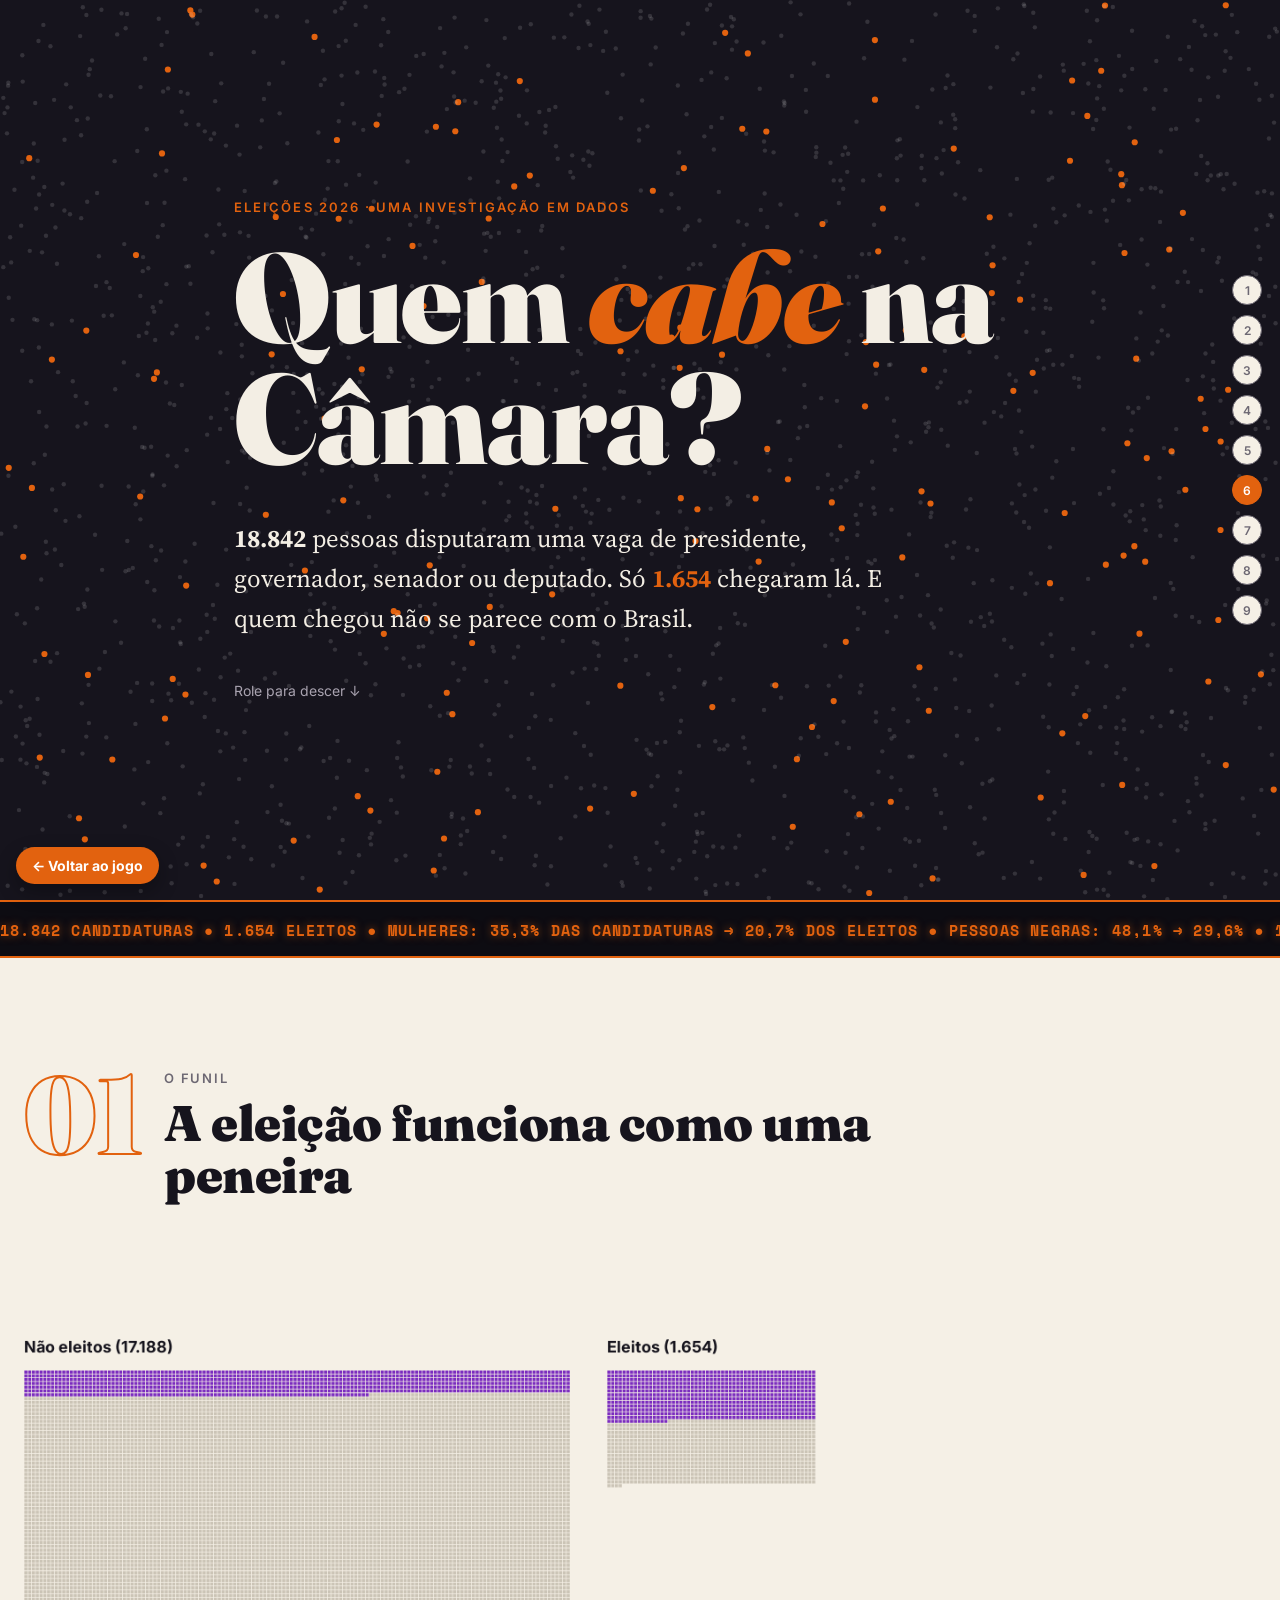
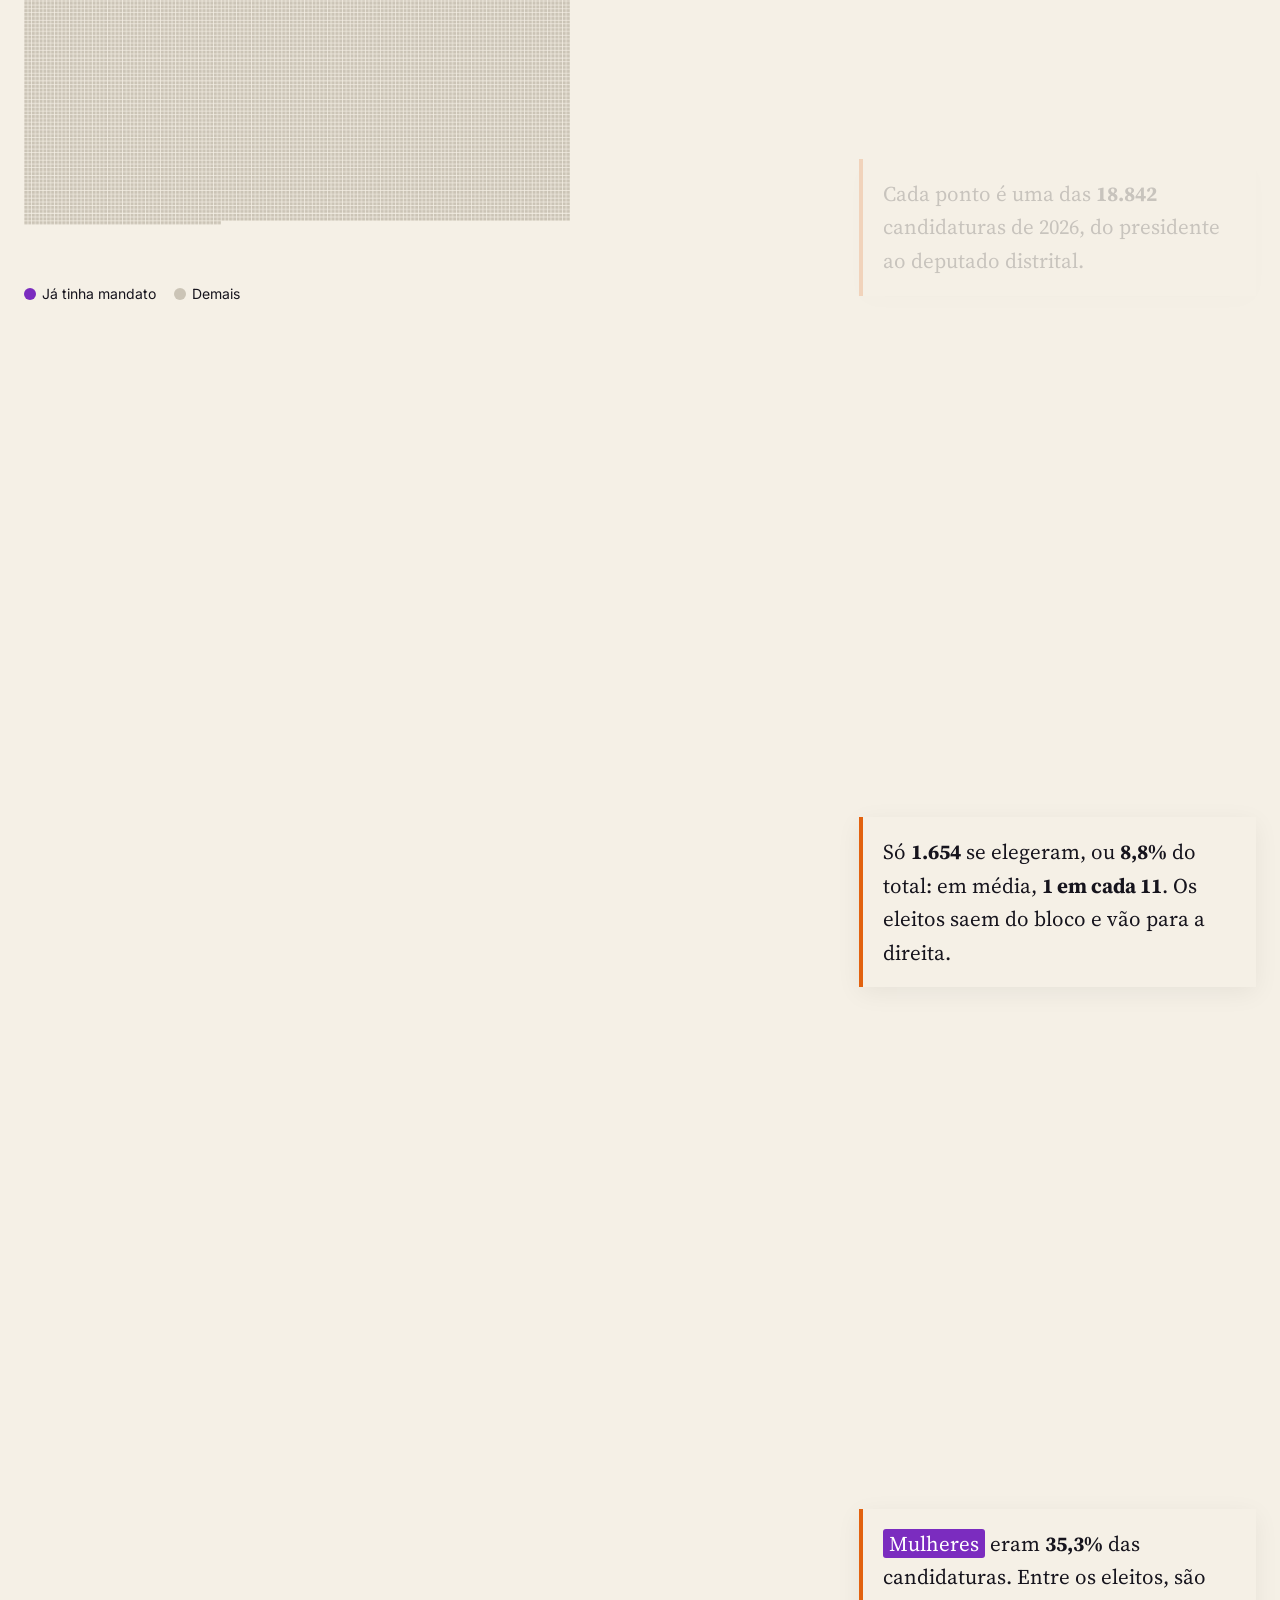
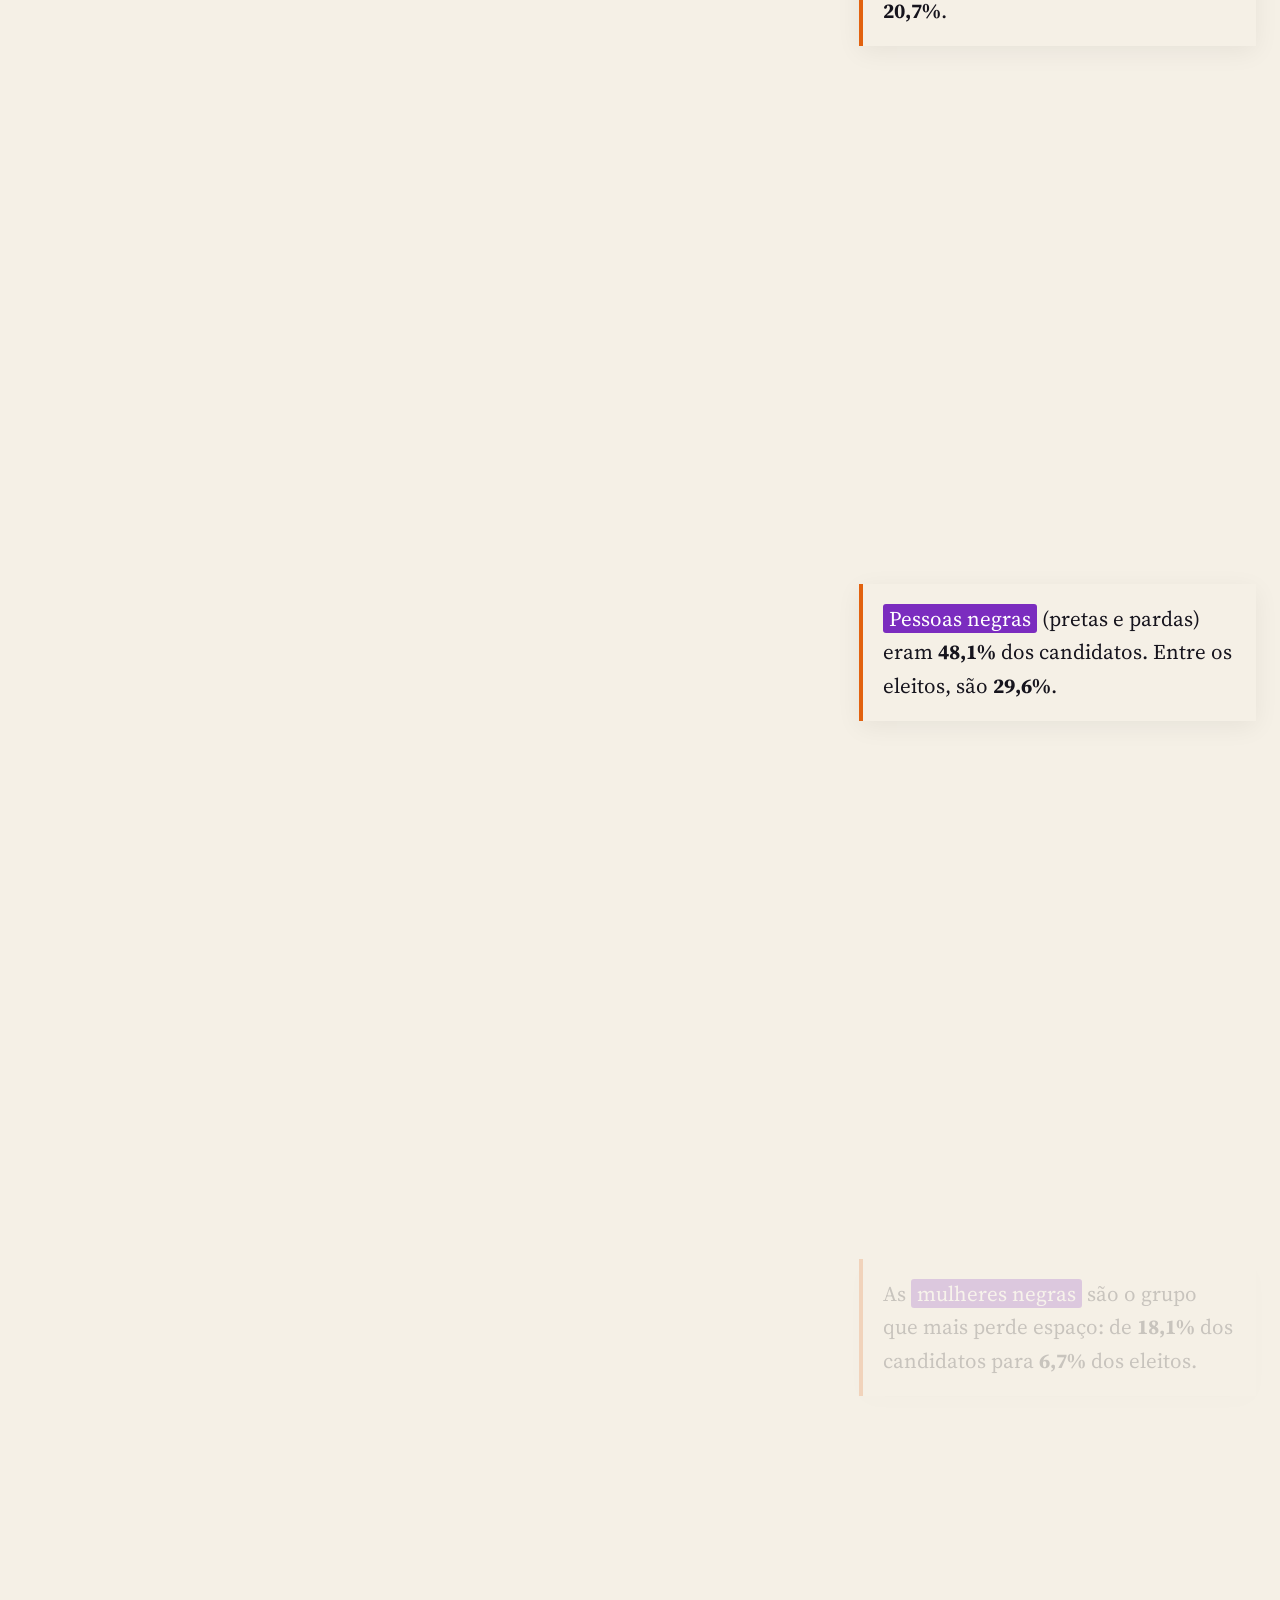
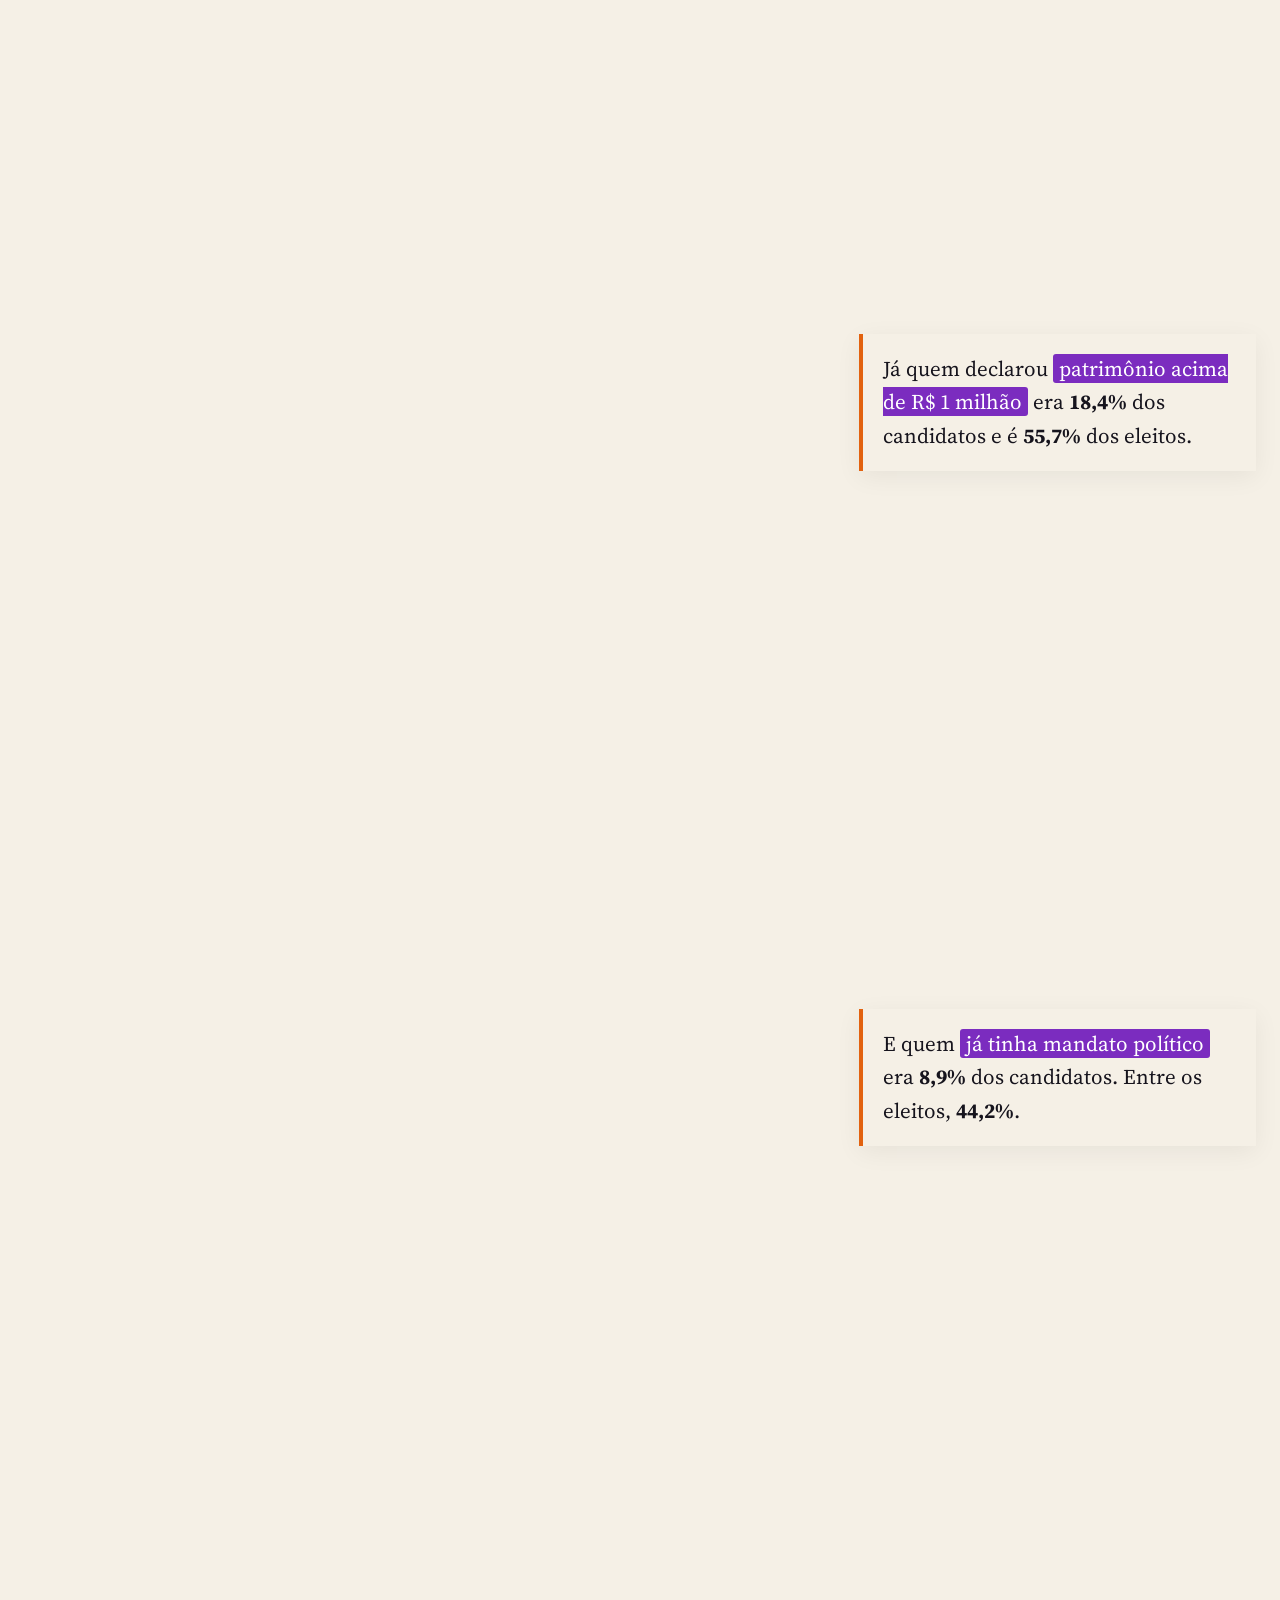
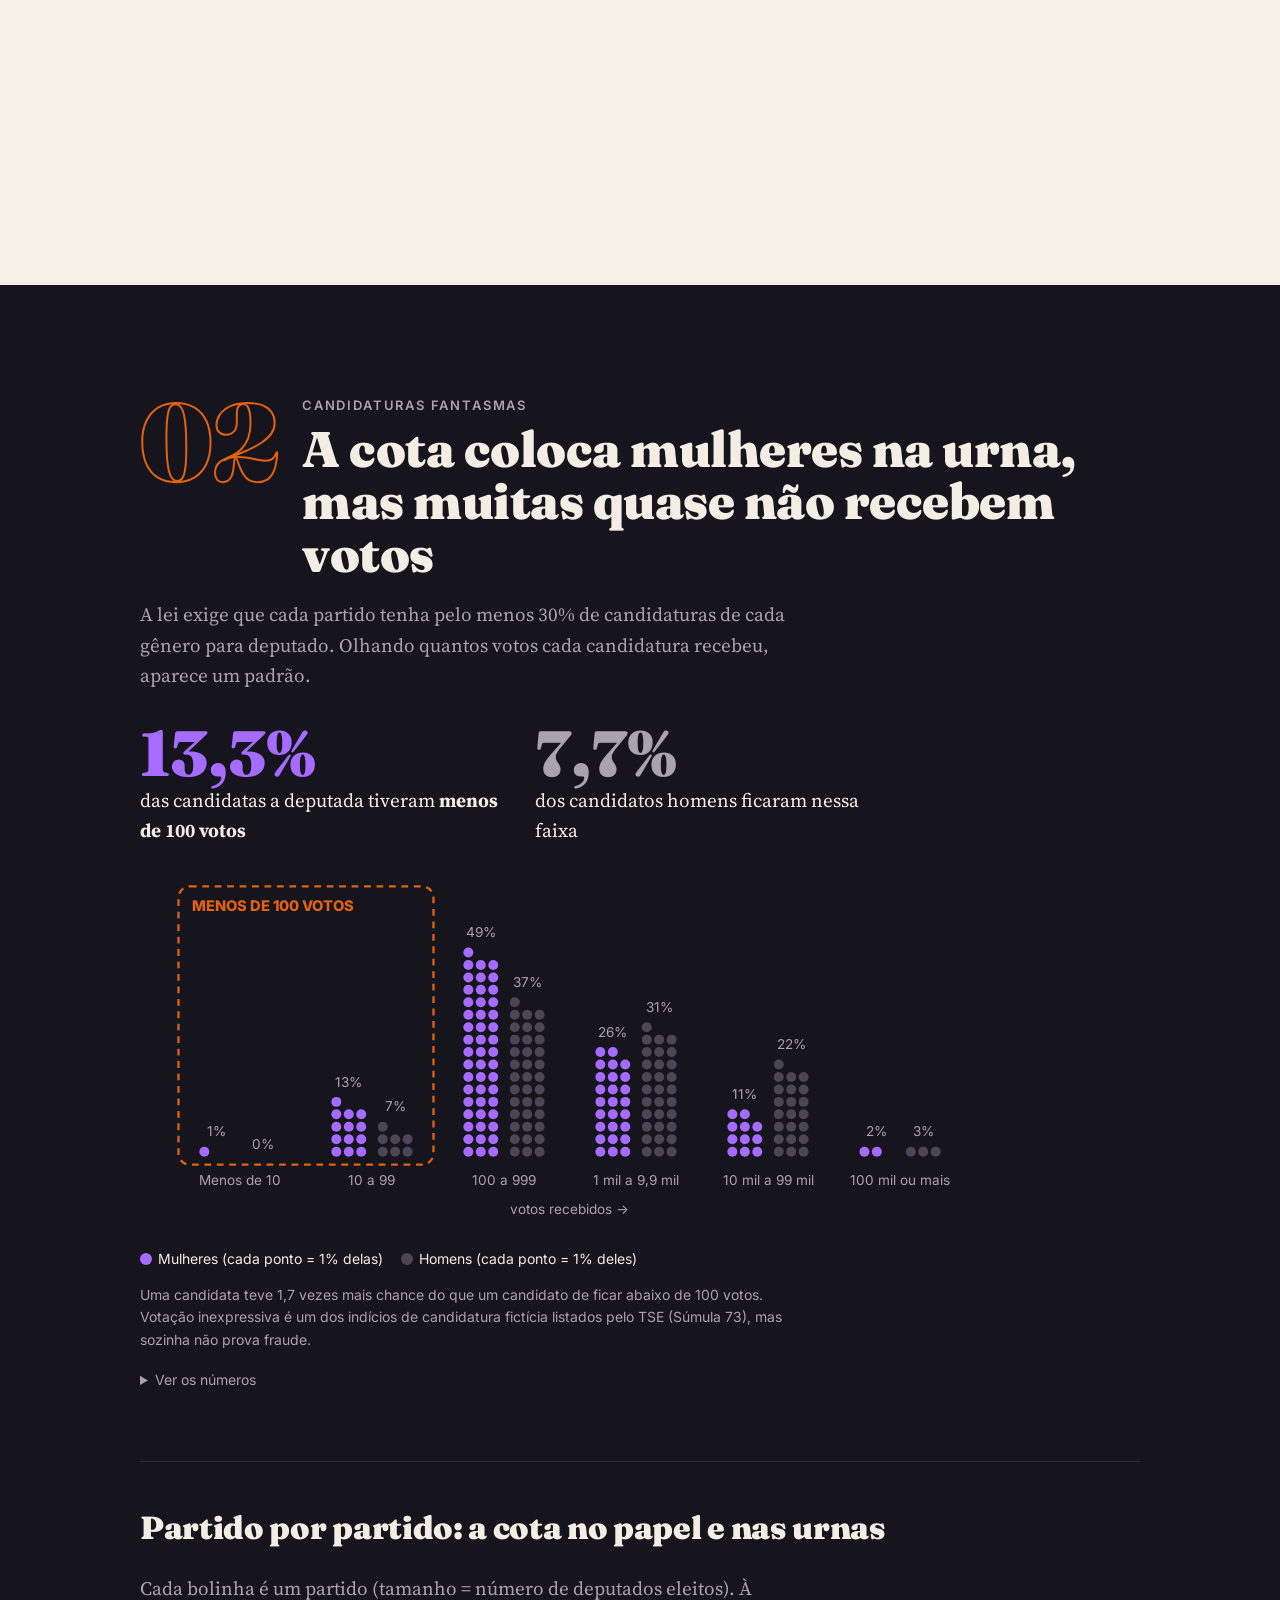
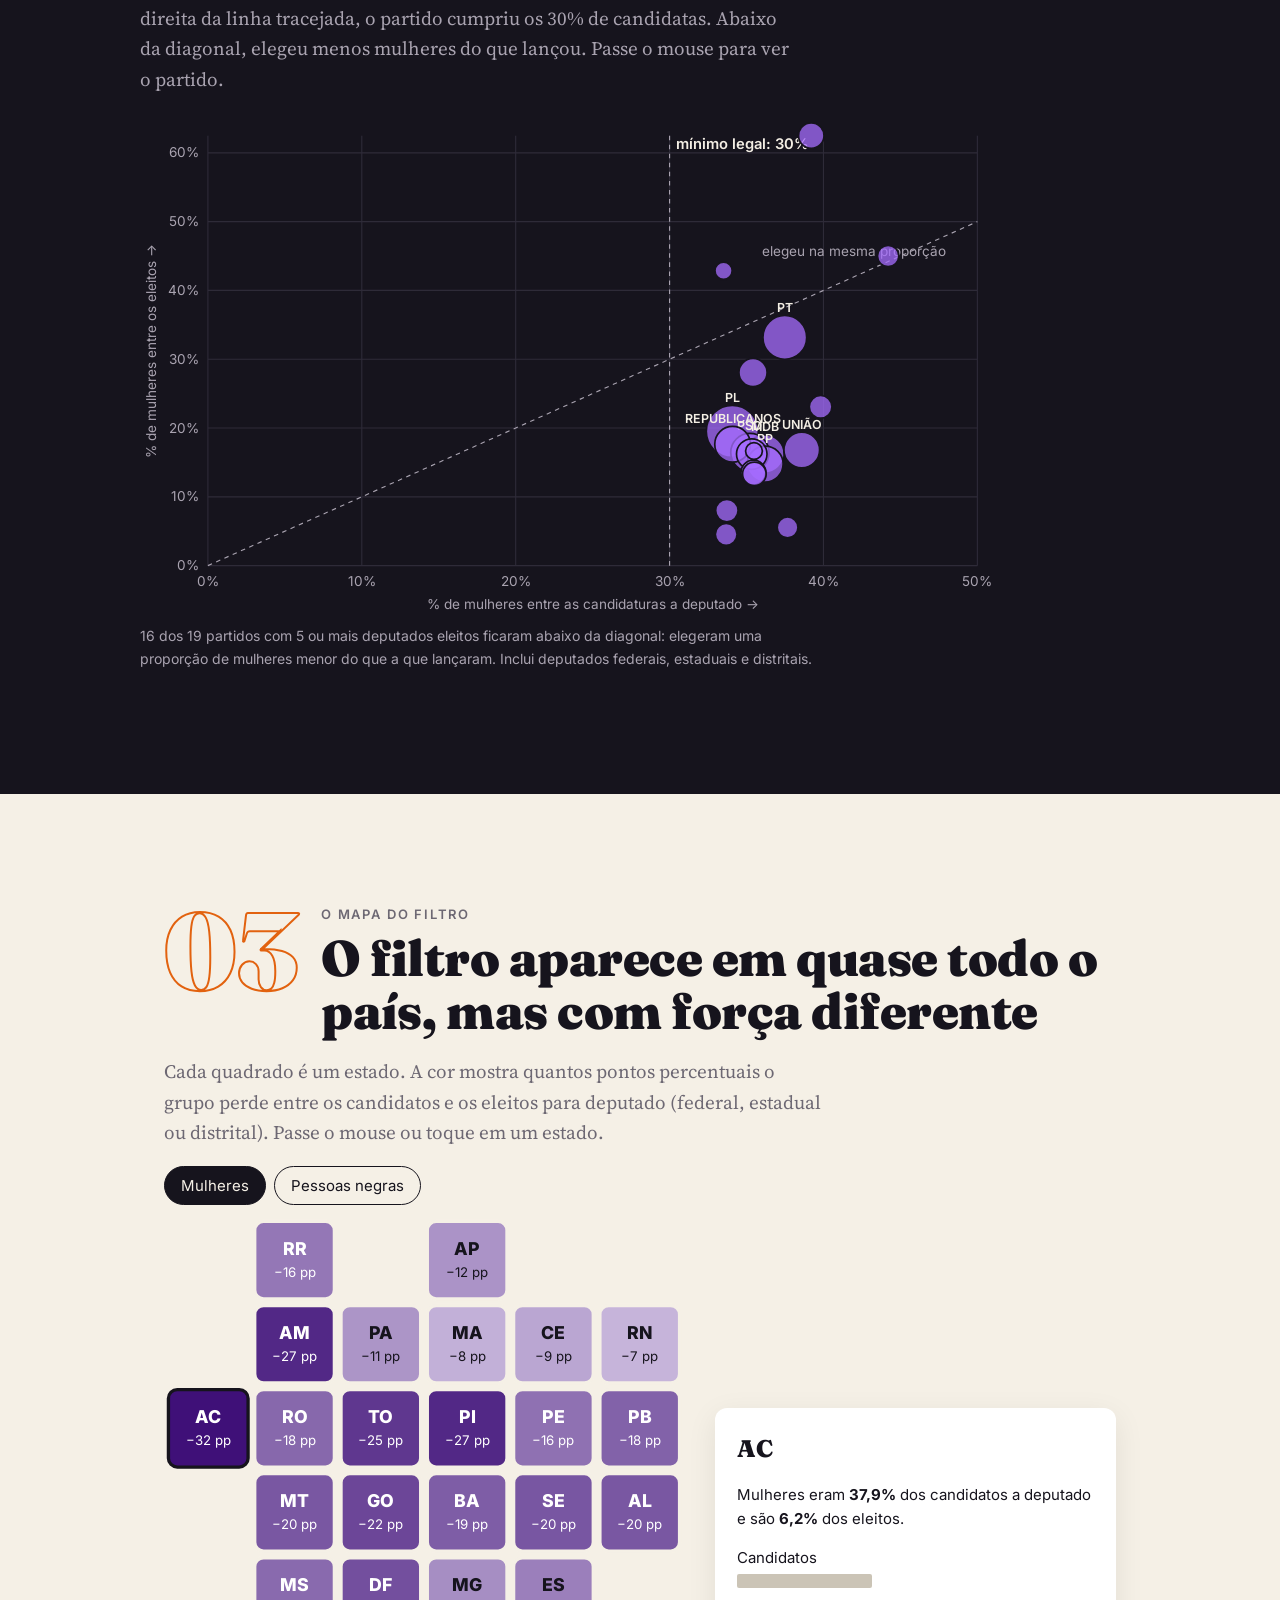
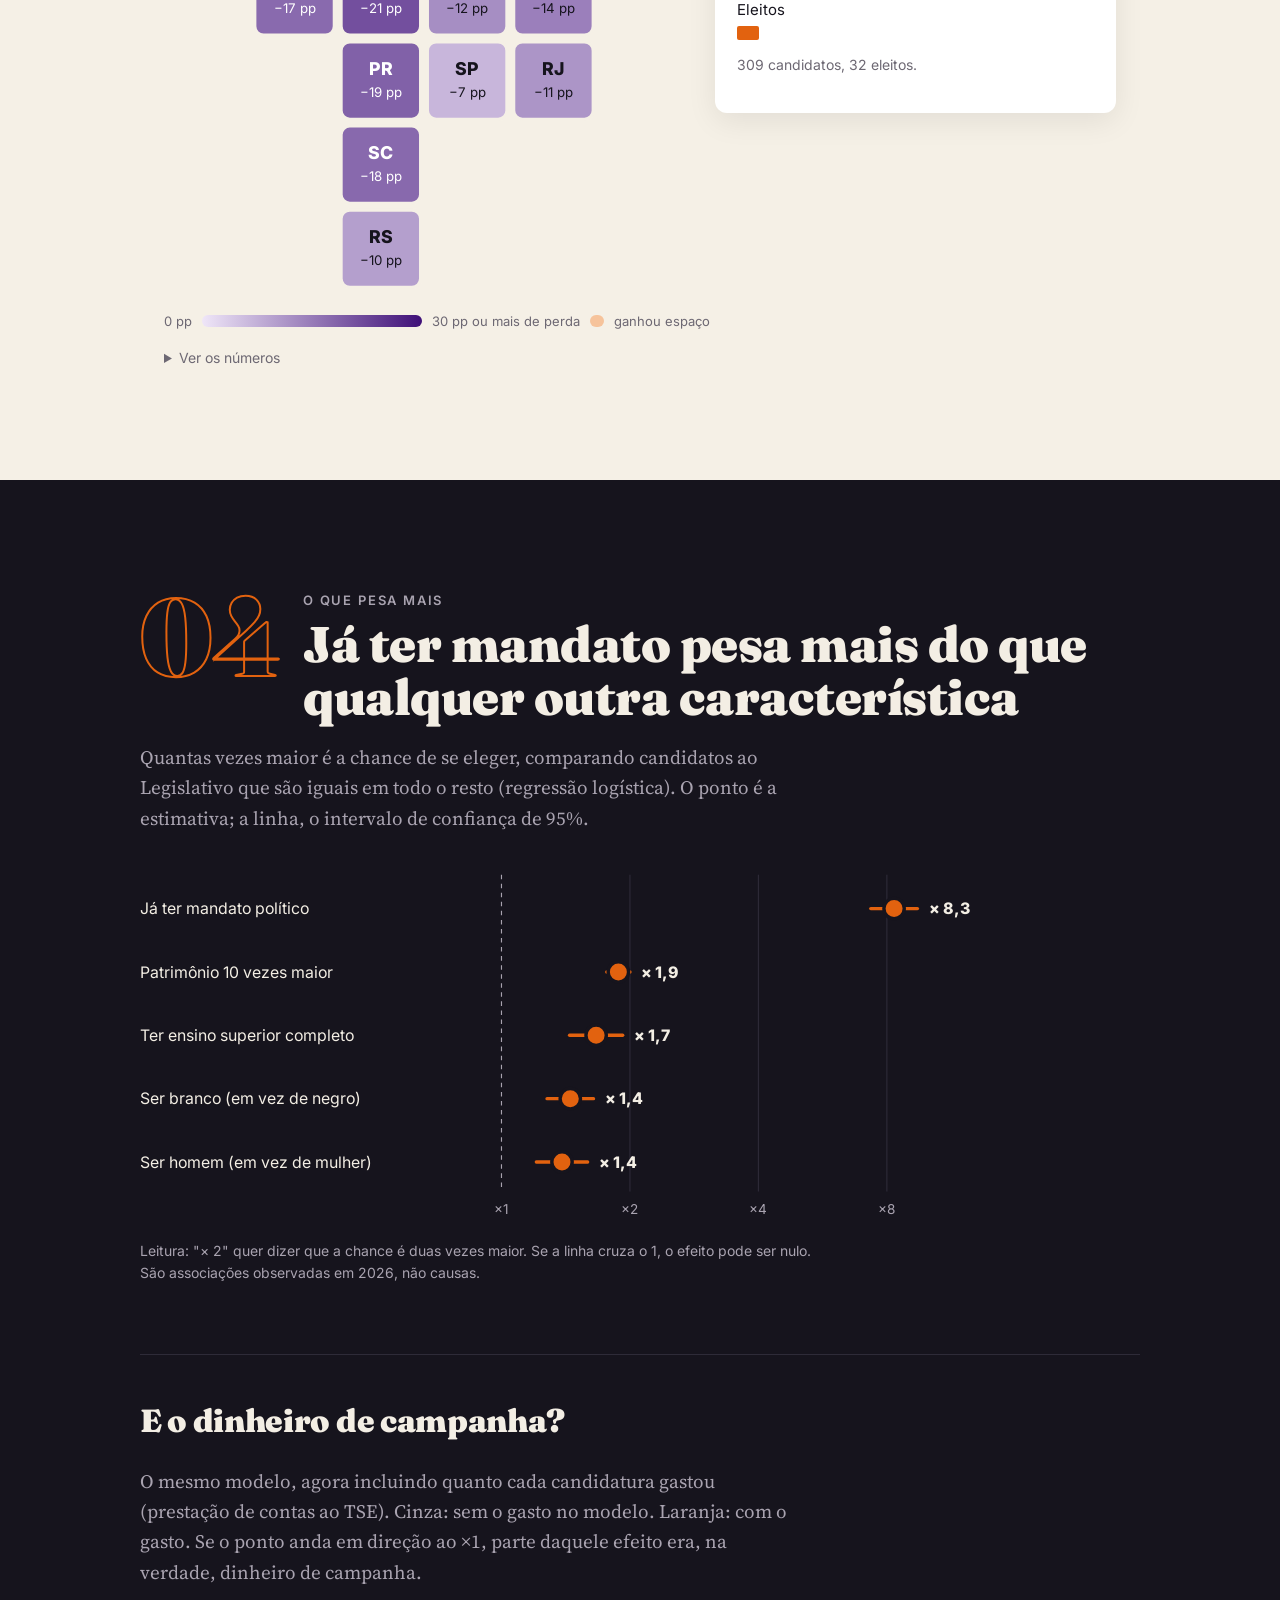
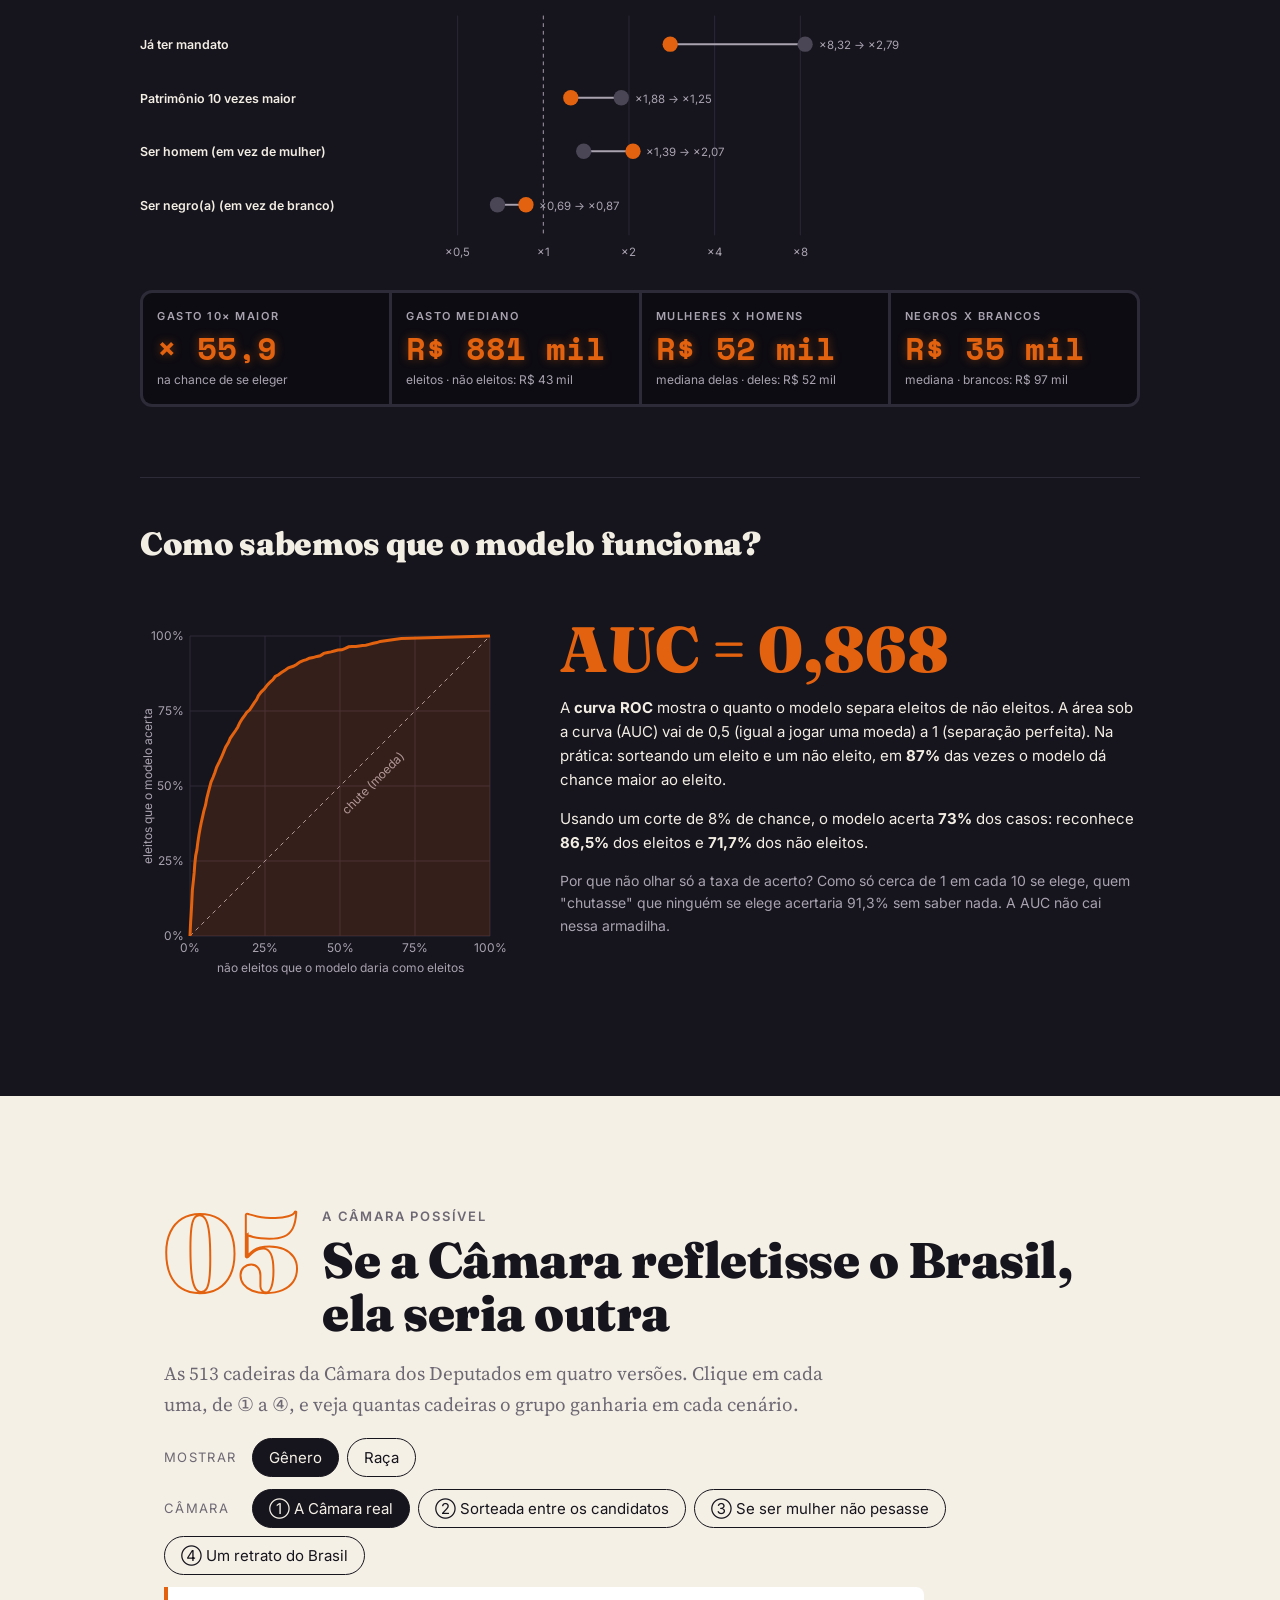
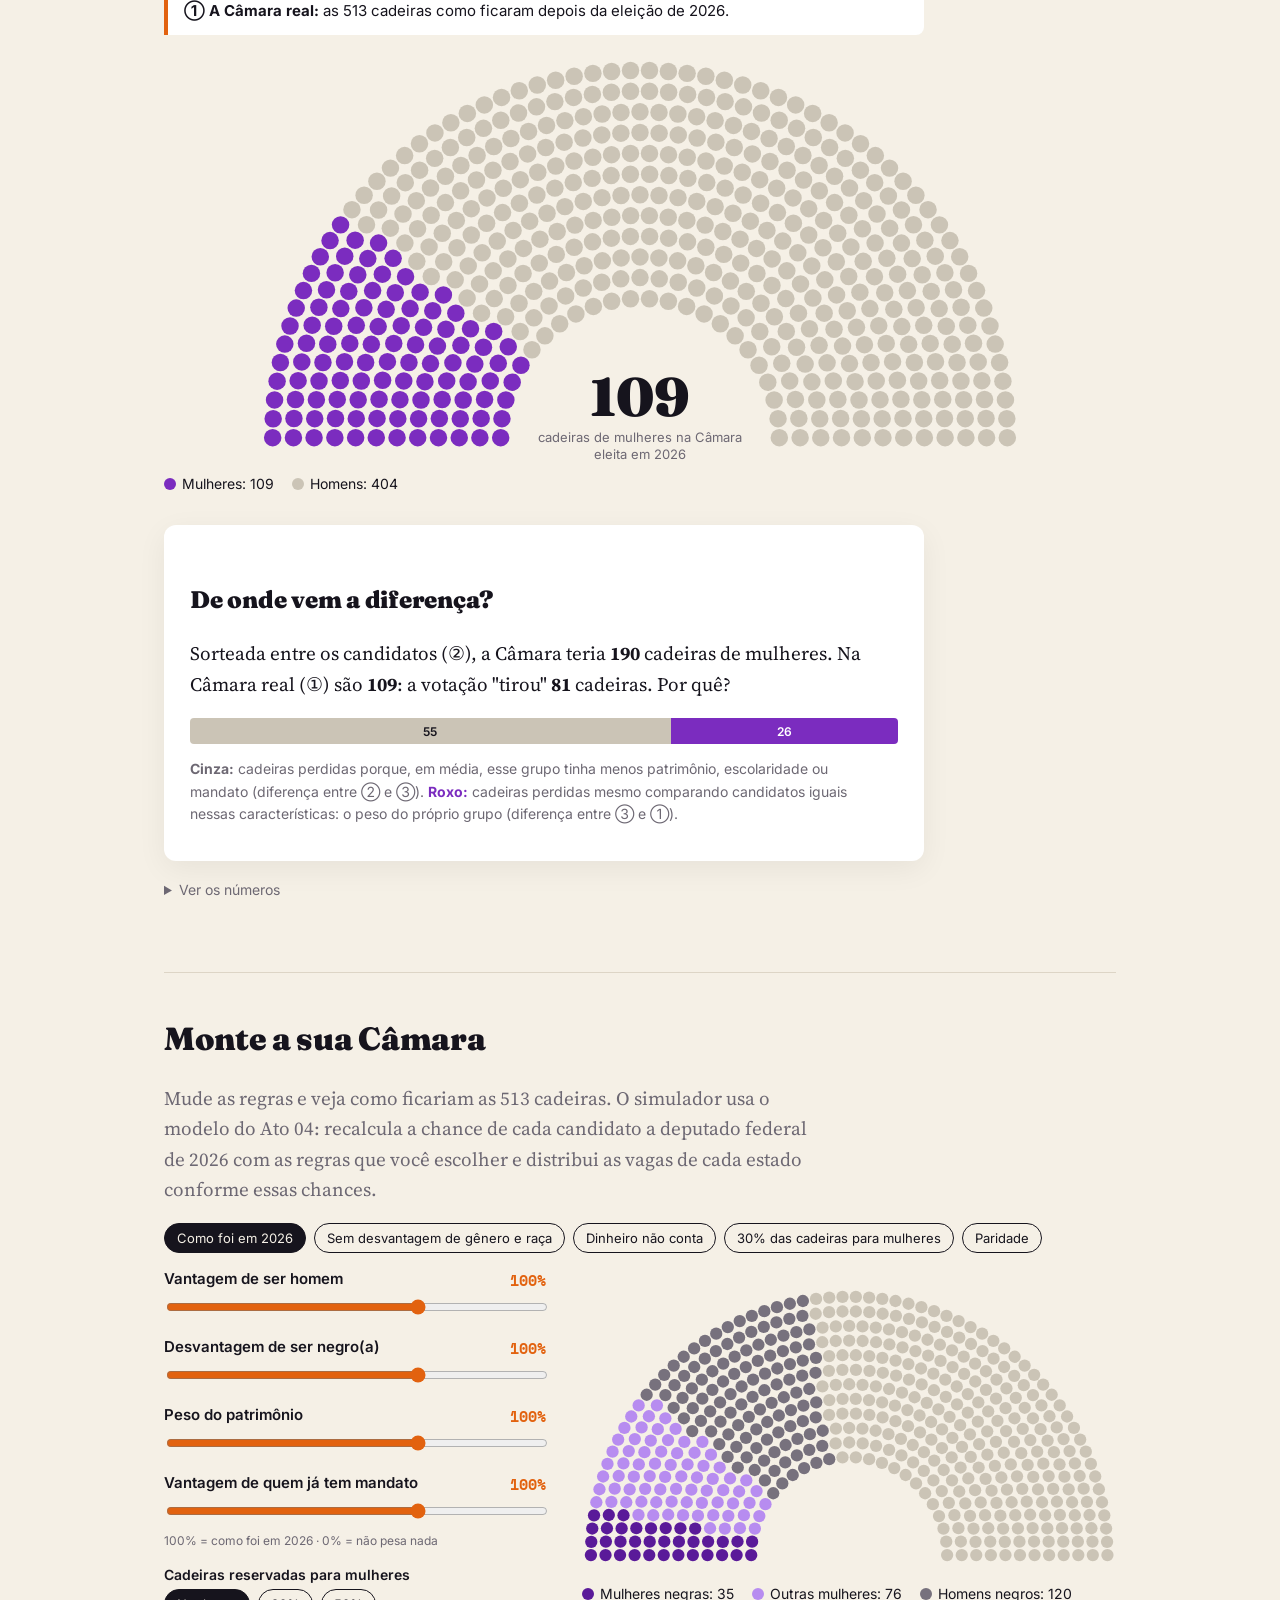
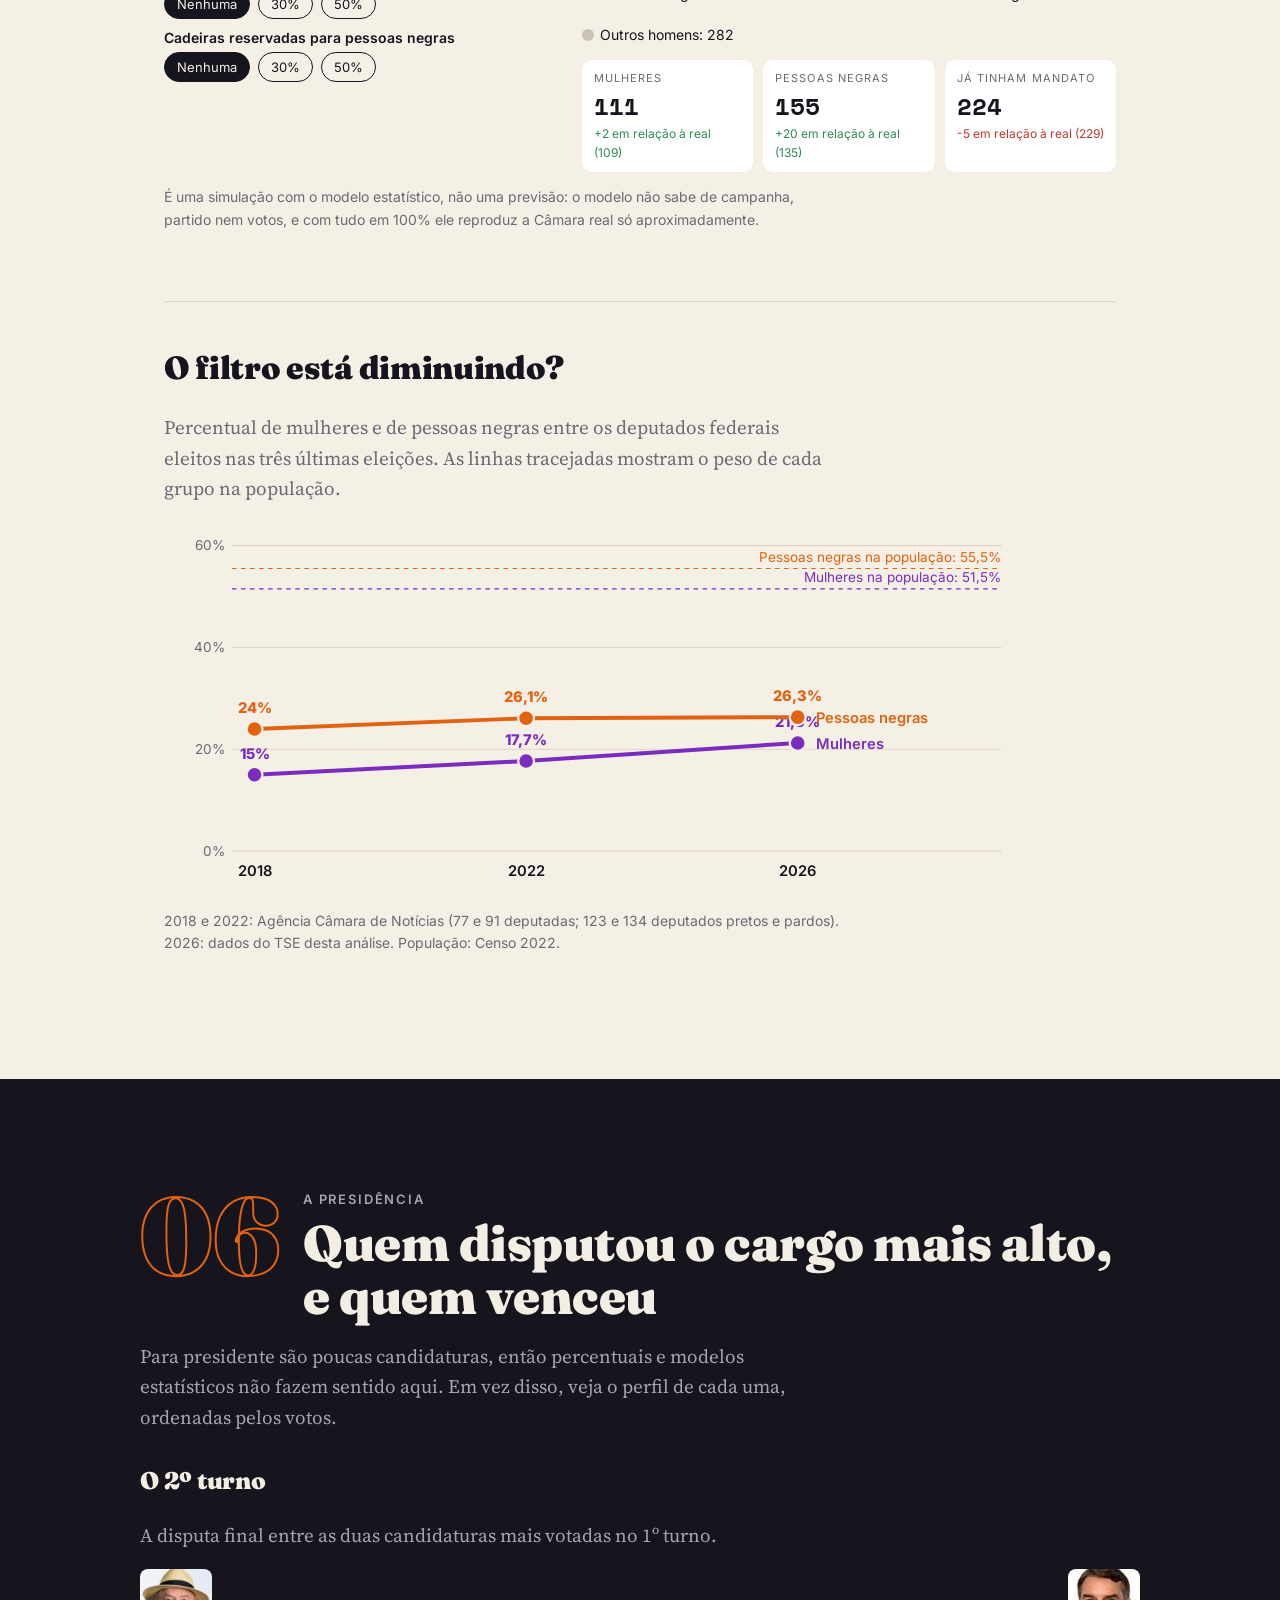
==== dossie.html @ f19b24d5 "Add files via upload transforma o site no jogo" ====
<!DOCTYPE html>
<html lang="pt-BR">
<head>
  <meta charset="UTF-8">
  <meta name="viewport" content="width=device-width, initial-scale=1, viewport-fit=cover">
  <!-- app no celular (PWA) -->
  <link rel="manifest" href="manifest.json">
  <meta name="theme-color" content="#16141d">
  <link rel="apple-touch-icon" href="icone-180.png">
  <meta name="apple-mobile-web-app-capable" content="yes">
  <meta name="apple-mobile-web-app-status-bar-style" content="black-translucent">
  <meta name="apple-mobile-web-app-title" content="Quem cabe?">
  <title>Quem cabe na Câmara? – o dossiê</title>
  <!-- prévia do link no WhatsApp e nas redes (troque SEU-USUARIO pelo seu usuário do GitHub) -->
  <meta name="description" content="Quem se candidatou e quem se elegeu em 2026: uma investigação em dados sobre o filtro das urnas.">
  <meta property="og:title" content="Quem cabe na Câmara?">
  <meta property="og:description" content="Quem se candidatou e quem se elegeu em 2026: uma investigação em dados. Faça o teste na urna.">
  <meta property="og:image" content="https://SEU-USUARIO.github.io/quem-cabe-na-camara/previa.png">
  <meta property="og:type" content="website">
  <meta name="twitter:card" content="summary_large_image">
  <link rel="preconnect" href="https://fonts.googleapis.com">
  <link rel="preconnect" href="https://fonts.gstatic.com" crossorigin>
  <link href="https://fonts.googleapis.com/css2?family=Fraunces:opsz,wght@9..144,400;9..144,700;9..144,900&family=Inter:wght@400;600;800&family=Space+Mono:wght@400;700&family=Source+Serif+4:opsz,wght@8..60,400;8..60,600&display=swap" rel="stylesheet">
  <link rel="stylesheet" href="estilo.css?v=8">
</head>
<body>

  <a class="voltar-jogo" href="index.html">← Voltar ao jogo</a>
  <style>.voltar-jogo{position:fixed;left:16px;bottom:16px;z-index:60;background:#e2620f;color:#fff;font:700 14px Inter,Arial,sans-serif;padding:10px 16px;border-radius:999px;text-decoration:none;box-shadow:0 8px 20px rgba(0,0,0,.3)}</style>

  <!-- barra de progresso e menu lateral -->
  <div id="progresso"></div>
  <nav id="menu" aria-label="Atos">
    <a href="#ato1" data-nome="O funil">1</a>
    <a href="#ato2" data-nome="Candidaturas fantasmas">2</a>
    <a href="#ato3" data-nome="O mapa do filtro">3</a>
    <a href="#ato4" data-nome="O que pesa mais">4</a>
    <a href="#ato5" data-nome="A Câmara possível">5</a>
    <a href="#ato6" data-nome="A Presidência">6</a>
    <a href="#placar" data-nome="O placar dos eleitos">7</a>
    <a href="#busca" data-nome="Procure um candidato">8</a>
    <a href="#ato7" data-nome="Você caberia?">9</a>
  </nav>

  <!-- ===== CAPA ===== -->
  <header class="capa escuro">
    <canvas id="chuva" aria-hidden="true"></canvas>
    <div class="capa-texto">
      <p class="chapeu">Eleições 2026 · Uma investigação em dados</p>
      <h1>Quem <em>cabe</em> na Câmara?</h1>
      <p class="linha-fina">
        <b class="conta" data-valor="total_candidatos">0</b> pessoas disputaram uma vaga de
        presidente, governador, senador ou deputado. Só <b class="conta laranja" data-valor="total_eleitos">0</b>
        chegaram lá. E quem chegou não se parece com o Brasil.
      </p>
      <p class="rolar">Role para descer <span>↓</span></p>
      <button id="instalar" class="botao-instalar" type="button" hidden>Instalar como app</button>
      <p id="dica-ios" class="dica-ios" hidden>Para instalar no iPhone: toque em <b>Compartilhar</b> e depois em
        <b>Adicionar à Tela de Início</b>.</p>
    </div>
  </header>

  <!-- letreiro de apuração (o texto é preenchido pelo grafico.js) -->
  <div class="letreiro" aria-hidden="true"><div class="letreiro-faixa"></div></div>

  <!-- ===== ATO 1: O FUNIL ===== -->
  <section id="ato1" class="ato largo">
    <div class="cabeca-ato">
      <span class="num-ato">01</span>
      <div>
        <p class="numero-ato">O funil</p>
        <h2>A eleição funciona como uma peneira</h2>
      </div>
    </div>
    <div class="rolagem">
      <div class="grafico-fixo">
        <canvas id="funil" role="img" aria-label="Pontos representando cada candidato e cada eleito"></canvas>
        <div class="legenda" id="legenda-funil"></div>
      </div>
      <div class="passos">
        <div class="passo" data-passo="0">
          <p>Cada ponto é uma das <b id="p0-cand"></b> candidaturas de 2026, do presidente ao
            deputado distrital.</p>
        </div>
        <div class="passo" data-passo="1">
          <p>Só <b id="p1-eleitos"></b> se elegeram, ou <b id="p1-taxa"></b> do total:
            em média, <b>1 em cada <span id="p1-um-em"></span></b>. Os eleitos saem do bloco
            e vão para a direita.</p>
        </div>
        <div class="passo" data-passo="2">
          <p><span class="destaque">Mulheres</span> eram <b id="p2-cand"></b> das candidaturas.
            Entre os eleitos, são <b id="p2-el"></b>.</p>
        </div>
        <div class="passo" data-passo="3">
          <p><span class="destaque">Pessoas negras</span> (pretas e pardas) eram <b id="p3-cand"></b>
            dos candidatos. Entre os eleitos, são <b id="p3-el"></b>.</p>
        </div>
        <div class="passo" data-passo="4">
          <p>As <span class="destaque">mulheres negras</span> são o grupo que mais perde espaço:
            de <b id="p4-cand"></b> dos candidatos para <b id="p4-el"></b> dos eleitos.</p>
        </div>
        <div class="passo" data-passo="5">
          <p>Já quem declarou <span class="destaque">patrimônio acima de R$ 1 milhão</span> era
            <b id="p5-cand"></b> dos candidatos e é <b id="p5-el"></b> dos eleitos.</p>
        </div>
        <div class="passo" data-passo="6">
          <p>E quem <span class="destaque">já tinha mandato político</span> era <b id="p6-cand"></b>
            dos candidatos. Entre os eleitos, <b id="p6-el"></b>.</p>
        </div>
      </div>
    </div>
  </section>

  <!-- ===== ATO 2: CANDIDATURAS FANTASMAS ===== -->
  <section id="ato2" class="ato escuro">
    <div class="cabeca-ato">
      <span class="num-ato">02</span>
      <div>
        <p class="numero-ato">Candidaturas fantasmas</p>
        <h2>A cota coloca mulheres na urna, mas muitas quase não recebem votos</h2>
      </div>
    </div>
    <p class="explica">A lei exige que cada partido tenha pelo menos 30% de candidaturas de cada
      gênero para deputado. Olhando quantos votos cada candidatura recebeu, aparece um padrão.</p>

    <div class="numeros-lado">
      <div><p class="numero-grande destaque-txt" id="lar-mulheres"></p>
        <p>das candidatas a deputada tiveram <b>menos de 100 votos</b></p></div>
      <div><p class="numero-grande cinza-txt" id="lar-homens"></p>
        <p>dos candidatos homens ficaram nessa faixa</p></div>
    </div>

    <svg id="laranjas" viewBox="0 0 760 320" role="img"
         aria-label="Distribuição de candidatos por faixa de votos, mulheres e homens"></svg>
    <div class="legenda">
      <span style="--cor: var(--destaque)">Mulheres (cada ponto = 1% delas)</span>
      <span style="--cor: var(--base)">Homens (cada ponto = 1% deles)</span>
    </div>
    <p class="nota" id="lar-nota"></p>
    <details class="tabela"><summary>Ver os números</summary><div id="tab-laranjas"></div></details>

    <div class="bloco-extra">
      <h3>Partido por partido: a cota no papel e nas urnas</h3>
      <p class="explica">Cada bolinha é um partido (tamanho = número de deputados eleitos). À direita da
        linha tracejada, o partido cumpriu os 30% de candidatas. Abaixo da diagonal, elegeu menos mulheres
        do que lançou. Passe o mouse para ver o partido.</p>
      <svg id="cota-partidos" viewBox="0 0 760 440" role="img" aria-label="Percentual de candidatas e de eleitas por partido"></svg>
      <p class="nota" id="cota-nota"></p>
    </div>
  </section>

  <!-- ===== ATO 3: O MAPA DO FILTRO ===== -->
  <section id="ato3" class="ato">
    <div class="cabeca-ato">
      <span class="num-ato">03</span>
      <div>
        <p class="numero-ato">O mapa do filtro</p>
        <h2>O filtro aparece em quase todo o país, mas com força diferente</h2>
      </div>
    </div>
    <p class="explica">Cada quadrado é um estado. A cor mostra quantos pontos percentuais o grupo
      perde entre os candidatos e os eleitos para deputado (federal, estadual ou distrital).
      Passe o mouse ou toque em um estado.</p>

    <div class="botoes" id="botoes-mapa">
      <button data-grupo="mulheres" class="ativo">Mulheres</button>
      <button data-grupo="negras">Pessoas negras</button>
    </div>
    <div class="mapa-area">
      <svg id="mapa" viewBox="0 0 470 620" role="img" aria-label="Mapa em quadrados dos estados"></svg>
      <div id="painel-uf" class="painel"></div>
    </div>
    <div id="legenda-mapa" class="legenda-gradiente"></div>
    <details class="tabela"><summary>Ver os números</summary><div id="tab-mapa"></div></details>
  </section>

  <!-- ===== ATO 4: O QUE PESA MAIS ===== -->
  <section id="ato4" class="ato escuro">
    <div class="cabeca-ato">
      <span class="num-ato">04</span>
      <div>
        <p class="numero-ato">O que pesa mais</p>
        <h2>Já ter mandato pesa mais do que qualquer outra característica</h2>
      </div>
    </div>
    <p class="explica">Quantas vezes maior é a chance de se eleger, comparando candidatos ao
      Legislativo que são iguais em todo o resto (regressão logística). O ponto é a estimativa;
      a linha, o intervalo de confiança de 95%.</p>
    <svg id="pesos" viewBox="0 0 760 330" role="img" aria-label="Razões de chances com intervalos de confiança"></svg>
    <p class="nota">Leitura: "× 2" quer dizer que a chance é duas vezes maior. Se a linha cruza o
      1, o efeito pode ser nulo. São associações observadas em 2026, não causas.</p>

    <div class="bloco-extra" id="gastos-bloco" hidden>
      <h3>E o dinheiro de campanha?</h3>
      <p class="explica">O mesmo modelo, agora incluindo quanto cada candidatura gastou (prestação de contas
        ao TSE). Cinza: sem o gasto no modelo. Laranja: com o gasto. Se o ponto anda em direção ao ×1, parte
        daquele efeito era, na verdade, dinheiro de campanha.</p>
      <svg id="gastos" viewBox="0 0 900 270" role="img" aria-label="Razões de chances com e sem gasto de campanha"></svg>
      <div class="painel-apuracao" id="gastos-painel"></div>
    </div>

    <div class="bloco-extra">
      <h3>Como sabemos que o modelo funciona?</h3>
      <div class="validacao-grid">
        <svg id="roc" viewBox="0 0 380 400" role="img" aria-label="Curva ROC do modelo"></svg>
        <div id="validacao-texto"></div>
      </div>
    </div>
  </section>

  <!-- ===== ATO 5: A CÂMARA POSSÍVEL ===== -->
  <section id="ato5" class="ato">
    <div class="cabeca-ato">
      <span class="num-ato">05</span>
      <div>
        <p class="numero-ato">A Câmara possível</p>
        <h2>Se a Câmara refletisse o Brasil, ela seria outra</h2>
      </div>
    </div>
    <p class="explica">As 513 cadeiras da Câmara dos Deputados em quatro versões. Clique em cada
      uma, de ① a ④, e veja quantas cadeiras o grupo ganharia em cada cenário.</p>

    <div class="botoes" id="botoes-dimensao">
      <span class="rotulo-botoes">Mostrar</span>
      <button data-dimensao="genero" class="ativo">Gênero</button>
      <button data-dimensao="raca">Raça</button>
    </div>
    <div class="botoes" id="botoes-cenario">
      <span class="rotulo-botoes">Câmara</span>
      <button data-cenario="real" class="ativo">① A Câmara real</button>
      <button data-cenario="candidatos">② Sorteada entre os candidatos</button>
      <button data-cenario="sem_filtro" id="botao-sem-filtro">③ Se ser mulher não pesasse</button>
      <button data-cenario="brasil">④ Um retrato do Brasil</button>
    </div>
    <p class="cenario-explica" id="cenario-explica"></p>

    <div class="hemi-area">
      <svg id="hemiciclo" viewBox="0 0 600 330" role="img" aria-label="Hemiciclo com 513 cadeiras"></svg>
      <p class="hemi-centro"><span class="numero-grande" id="hemi-numero"></span>
        <span id="hemi-texto"></span></p>
    </div>
    <div class="legenda" id="legenda-hemi"></div>
    <div class="caixa-decomp" id="decomp"></div>
    <details class="tabela"><summary>Ver os números</summary><div id="tab-hemi"></div></details>

    <div class="bloco-extra simulador" id="simulador">
      <h3>Monte a sua Câmara</h3>
      <p class="explica">Mude as regras e veja como ficariam as 513 cadeiras. O simulador usa o modelo do
        Ato 04: recalcula a chance de cada candidato a deputado federal de 2026 com as regras que você escolher
        e distribui as vagas de cada estado conforme essas chances.</p>
      <div class="botoes" id="sim-atalhos"></div>
      <div class="sim-grid">
        <div class="sim-controles">
          <label class="sim-controle"><span>Vantagem de ser homem <output id="o-genero">100%</output></span>
            <input type="range" id="s-genero" min="0" max="150" step="10" value="100"></label>
          <label class="sim-controle"><span>Desvantagem de ser negro(a) <output id="o-raca">100%</output></span>
            <input type="range" id="s-raca" min="0" max="150" step="10" value="100"></label>
          <label class="sim-controle"><span>Peso do patrimônio <output id="o-patrimonio">100%</output></span>
            <input type="range" id="s-patrimonio" min="0" max="150" step="10" value="100"></label>
          <label class="sim-controle"><span>Vantagem de quem já tem mandato <output id="o-mandato">100%</output></span>
            <input type="range" id="s-mandato" min="0" max="150" step="10" value="100"></label>
          <p class="sim-legenda-controles">100% = como foi em 2026 · 0% = não pesa nada</p>
          <div class="sim-reserva"><span>Cadeiras reservadas para mulheres</span>
            <div class="botoes" id="r-mulheres"><button data-v="0" class="ativo">Nenhuma</button><button data-v="0.3">30%</button><button data-v="0.5">50%</button></div></div>
          <div class="sim-reserva"><span>Cadeiras reservadas para pessoas negras</span>
            <div class="botoes" id="r-negras"><button data-v="0" class="ativo">Nenhuma</button><button data-v="0.3">30%</button><button data-v="0.5">50%</button></div></div>
        </div>
        <div class="sim-resultado">
          <svg id="sim-hemiciclo" viewBox="0 0 600 330" role="img" aria-label="Câmara simulada"></svg>
          <div class="legenda" id="sim-legenda"></div>
          <div class="sim-numeros" id="sim-numeros"></div>
        </div>
      </div>
      <p class="nota" id="sim-nota">É uma simulação com o modelo estatístico, não uma previsão: o modelo não
        sabe de campanha, partido nem votos, e com tudo em 100% ele reproduz a Câmara real só aproximadamente.</p>
    </div>

    <div class="bloco-extra">
      <h3>O filtro está diminuindo?</h3>
      <p class="explica">Percentual de mulheres e de pessoas negras entre os deputados federais eleitos nas
        três últimas eleições. As linhas tracejadas mostram o peso de cada grupo na população.</p>
      <svg id="serie" viewBox="0 0 760 330" role="img" aria-label="Mulheres e pessoas negras eleitas em 2018, 2022 e 2026"></svg>
      <p class="nota">2018 e 2022: Agência Câmara de Notícias (77 e 91 deputadas; 123 e 134 deputados pretos e
        pardos). 2026: dados do TSE desta análise. População: Censo 2022.</p>
    </div>
    <div id="dica" class="dica" hidden></div>
  </section>

  <!-- ===== ATO 6: A PRESIDÊNCIA ===== -->
  <section id="ato6" class="ato escuro">
    <div class="cabeca-ato">
      <span class="num-ato">06</span>
      <div>
        <p class="numero-ato">A Presidência</p>
        <h2>Quem disputou o cargo mais alto, e quem venceu</h2>
      </div>
    </div>
    <p class="explica">Para presidente são poucas candidaturas, então percentuais e modelos
      estatísticos não fazem sentido aqui. Em vez disso, veja o perfil de cada uma, ordenadas
      pelos votos.</p>
    <div class="duelo" id="duelo"></div>
    <div class="resumo-pres" id="pres-resumo"></div>
    <div class="cartoes-pres" id="pres-cartoes"></div>
    <p class="nota">Votos como calculados na Parte 1. Patrimônio e cor/raça são autodeclarados ao TSE.</p>
  </section>

  <!-- ===== ATO 7: O PLACAR DOS ELEITOS ===== -->
  <section id="placar" class="ato escuro">
    <div class="cabeca-ato">
      <span class="num-ato">07</span>
      <div>
        <p class="numero-ato">O placar dos eleitos</p>
        <h2>Quem são, afinal, os eleitos de 2026</h2>
      </div>
    </div>
    <p class="explica">Escolha um cargo e um estado: o painel e os rankings se atualizam.
      Clique em um nome para ver o "santinho" da candidatura.</p>
    <div class="botoes" id="placar-cargos"></div>
    <label class="seletor">Estado <select id="placar-uf"></select></label>
    <div class="painel-apuracao" id="placar-painel"></div>
    <div class="botoes abas" id="placar-abas"></div>
    <ol class="ranking" id="placar-ranking"></ol>
    <p class="nota" id="placar-nota"></p>
  </section>

  <!-- ===== ATO 8: A BUSCA ===== -->
  <section id="busca" class="ato">
    <div class="cabeca-ato">
      <span class="num-ato">08</span>
      <div>
        <p class="numero-ato">Procure um candidato</p>
        <h2>Ache qualquer candidatura de 2026</h2>
      </div>
    </div>
    <p class="explica" id="busca-explica">Digite o nome de urna. Estão aqui todas as candidaturas
      que foram para a urna, eleitas ou não.</p>
    <div class="busca-caixa">
      <input id="busca-campo" type="search" placeholder="Digite um nome de urna…" autocomplete="off"
             aria-label="Buscar candidato pelo nome de urna">
      <button id="busca-sorte" type="button">Me surpreenda</button>
      <ul id="busca-sugestoes" class="sugestoes" role="listbox"></ul>
    </div>
    <div id="santinho" class="santinho-area"></div>
  </section>

  <!-- letreiro de apuração -->
  <div class="letreiro letreiro-2" aria-hidden="true"><div class="letreiro-faixa"></div></div>

  <!-- ===== ATO 9: O TESTE (URNA) ===== -->
  <section id="ato7" class="ato">
    <div class="cabeca-ato">
      <span class="num-ato">09</span>
      <div>
        <p class="numero-ato">E você?</p>
        <h2>Você caberia na Câmara?</h2>
      </div>
    </div>
    <p class="explica">Responda 7 perguntas na urna. Use o teclado da urna ou clique nas opções,
      e aperte <b>CONFIRMA</b>.</p>

    <div class="urna">
      <div class="urna-tela" id="tela" aria-live="polite"></div>
      <div class="urna-teclado">
        <p class="urna-marca">URNA DE DADOS · 2026</p>
        <div class="teclas" id="teclas"></div>
        <div class="teclas-acao">
          <button type="button" class="tecla branco" id="t-som" aria-label="Ligar ou desligar o som">SOM</button>
          <button type="button" class="tecla corrige" id="t-corrige">CORRIGE</button>
          <button type="button" class="tecla confirma" id="t-confirma">CONFIRMA</button>
        </div>
      </div>
    </div>

    <div id="resultado" hidden>
      <p class="rotulo-resultado" id="res-rotulo"></p>
      <p class="numero-grande" id="res-chance"></p>
      <p class="res-ic" id="res-ic"></p>
      <svg id="regua" viewBox="0 0 700 90" role="img" aria-label="Sua chance comparada com a média do cargo"></svg>
      <p id="res-frase"></p>
      <div class="favor-contra" id="res-favor"></div>
      <h3>Seu perfil, eixo por eixo</h3>
      <p class="explica" id="res-explica"></p>
      <div id="res-eixos"></div>
      <h3>Quem se parece com você</h3>
      <p class="explica" id="parecidos-explica"></p>
      <div class="cartoes-pres parecidos" id="res-parecidos"></div>
      <div class="acoes">
        <button type="button" id="b-baixar" class="botao-principal">Baixar meu resultado</button>
        <button type="button" id="b-link">Copiar link do resultado</button>
        <button type="button" id="b-refazer">Refazer o teste</button>
      </div>
      <p class="nota" id="res-nota"></p>
    </div>
  </section>

  <!-- ===== RODAPÉ ===== -->
  <footer class="escuro">
    <h2>Metodologia</h2>
    <p>Dados: Portal de Dados Abertos do TSE (candidatos, bens declarados e votação de 2026) e
      Censo 2022 do IBGE (51,5% de mulheres; 55,5% de pessoas pretas e pardas).</p>
    <p>Recorte: candidatos que estiveram na urna para presidente, governador, senador e deputado
      federal, estadual e distrital. Vices e suplentes não entram. Patrimônio e cor/raça são
      autodeclarados. "Mandato" foi aproximado pela ocupação declarada.</p>
    <p>Modelo: regressão logística com os candidatos ao Legislativo (deputados e senador), com
      cargo, mandato, gênero, raça, ensino superior e log do patrimônio. O cenário "sem filtro"
      recalcula a chance de cada candidato a deputado federal com os coeficientes de gênero (ou
      de raça) iguais a zero.</p>
    <p id="metodo-extra"></p>
    <p>Fotos dos candidatos: Tribunal Superior Eleitoral (DivulgaCandContas / Portal de Dados Abertos),
      usadas apenas para identificação, sem fins comerciais.</p>
    <p>Votação inexpressiva não prova fraude: é um dos indícios listados pelo TSE na Súmula 73,
      ao lado de prestação de contas padronizada e ausência de campanha.</p>
    <p class="assinatura">Projeto A2 · Métodos Estatísticos Aplicados às Ciências Sociais ·
      [seu nome] · 2026</p>
  </footer>

  <div id="dica-apresentacao" class="dica-apresentacao" hidden>Modo apresentação: → próximo · ← anterior</div>

  <script src="dados.js?v=8"></script>
  <script src="grafico.js?v=8"></script>
</body>
</html>
---- estilo.css ----
/* ===== Cores e fontes (mude aqui para mudar a página toda) ===== */
:root {
  --papel: #f5f0e6;      /* fundo claro, cor de papel */
  --tinta: #16141d;      /* fundo escuro e texto */
  --texto: #16141d;
  --suave: #6d6873;
  --eleito: #e2620f;     /* laranja: eleito (o mesmo da Parte 1) */
  --destaque: #7b2cbf;   /* roxo: o grupo em destaque */
  --base: #cbc4b6;       /* cinza: o resto */
  --linha: #ddd5c6;
  --fundo: var(--papel);
  --titulo: "Fraunces", Georgia, serif;
  --ui: "Inter", "Helvetica Neue", Arial, sans-serif;
  --corpo: "Source Serif 4", Georgia, serif;
}
/* seções escuras: as mesmas variáveis com outros valores */
.escuro {
  --fundo: var(--tinta);
  --texto: #f3eee4;
  --suave: #a9a3b0;
  --destaque: #a66cff;
  --base: #4a4655;
  --linha: #2e2b38;
  background: var(--fundo);
  color: var(--texto);
}

* { box-sizing: border-box; }
html { scroll-behavior: smooth; }
body {
  margin: 0;
  background: var(--papel);
  color: var(--texto);
  font-family: var(--corpo);
  font-size: 19px;
  line-height: 1.6;
}
h1, h2, h3 { font-family: var(--titulo); font-weight: 900; letter-spacing: -0.01em; }
button, legend, label, .legenda, .chapeu, .numero-ato, .nota, .rotulo-botoes,
.rotulo-resultado, .painel, .dica, summary { font-family: var(--ui); }

/* ===== Barra de progresso e menu ===== */
#progresso { position: fixed; top: 0; left: 0; height: 4px; width: 0; background: var(--eleito); z-index: 50; }
#menu { position: fixed; right: 18px; top: 50%; transform: translateY(-50%); z-index: 40;
  display: flex; flex-direction: column; gap: 10px; }
#menu a { position: relative; width: 30px; height: 30px; border-radius: 50%; display: grid;
  place-items: center; font: 600 12px var(--ui); text-decoration: none; color: var(--suave);
  border: 1px solid currentColor; background: var(--papel); transition: all .3s; }
#menu a.ativo { background: var(--eleito); border-color: var(--eleito); color: white; }
#menu a::after { content: attr(data-nome); position: absolute; right: 40px; white-space: nowrap;
  background: var(--tinta); color: white; padding: 3px 8px; border-radius: 4px;
  opacity: 0; pointer-events: none; transition: opacity .2s; }
#menu a:hover::after { opacity: 1; }

/* ===== Capa ===== */
.capa { position: relative; min-height: 100vh; overflow: hidden; display: flex; align-items: center; }
#chuva { position: absolute; inset: 0; width: 100%; height: 100%; }
.capa-texto { position: relative; max-width: 860px; margin: 0 auto; padding: 0 24px; }
.chapeu { text-transform: uppercase; letter-spacing: .16em; font-size: 13px; font-weight: 600; color: var(--eleito); }
h1 { font-size: clamp(52px, 10vw, 128px); line-height: .95; margin: .15em 0 .3em; }
h1 em { font-style: italic; color: var(--eleito); }
.linha-fina { font-size: clamp(19px, 2.4vw, 25px); max-width: 680px; }
.laranja { color: var(--eleito); }
.rolar { font-family: var(--ui); font-size: 14px; color: var(--suave); margin-top: 3em; }
.rolar span { display: inline-block; animation: pula 1.6s infinite; }
@keyframes pula { 50% { transform: translateY(6px); } }

/* ===== Atos ===== */
.ato { max-width: 1000px; margin: 0 auto; padding: 110px 24px; }
.ato.escuro { max-width: none; padding-left: max(24px, calc((100% - 1000px) / 2));
  padding-right: max(24px, calc((100% - 1000px) / 2)); }
.ato.largo { max-width: 1440px; }
.cabeca-ato { display: flex; gap: 22px; align-items: flex-start; margin-bottom: 18px; }
.num-ato { font: 900 clamp(64px, 9vw, 110px)/0.85 var(--titulo); color: transparent;
  -webkit-text-stroke: 2px var(--eleito); }
.numero-ato { text-transform: uppercase; letter-spacing: .14em; font-size: 13px; font-weight: 600;
  color: var(--suave); margin: 0; }
h2 { font-size: clamp(30px, 4.4vw, 50px); line-height: 1.05; margin: .15em 0 0; max-width: 820px; }
h3 { font-size: 24px; margin: 1.4em 0 .2em; }
.explica { color: var(--suave); max-width: 660px; }
.nota { font-size: 14px; color: var(--suave); max-width: 680px; }
.destaque { background: var(--destaque); color: white; padding: 0 .3em; border-radius: 3px; }
.numero-grande { font: 900 clamp(40px, 6vw, 64px)/1 var(--titulo); margin: .1em 0; }
.destaque-txt { color: var(--destaque); }
.cinza-txt { color: var(--suave); }

/* ===== Legendas e botões ===== */
.legenda { display: flex; flex-wrap: wrap; gap: 18px; font-size: 14px; margin-top: 10px; }
.legenda span::before { content: ""; display: inline-block; width: 12px; height: 12px;
  border-radius: 50%; margin-right: 6px; vertical-align: -1px; background: var(--cor); }
.botoes { margin: 12px 0; display: flex; flex-wrap: wrap; gap: 8px; align-items: center; }
.rotulo-botoes { font-size: 13px; text-transform: uppercase; letter-spacing: .1em;
  color: var(--suave); width: 80px; }
button { font-size: 15px; padding: 9px 16px; border: 1.5px solid var(--texto); color: var(--texto);
  background: transparent; border-radius: 999px; cursor: pointer; transition: all .2s; }
button:hover { transform: translateY(-1px); }
button.ativo { background: var(--texto); color: var(--fundo); }

/* ===== Ato 1: rolagem com gráfico fixo ===== */
.rolagem { display: grid; grid-template-columns: 2fr 1fr; gap: 40px; }
.grafico-fixo { position: sticky; top: 6vh; height: 88vh; display: flex; flex-direction: column;
  justify-content: center; }
#funil { width: 100%; height: auto; max-height: 84vh; object-fit: contain; }
.passos { padding: 30vh 0 40vh; }
.passo { min-height: 75vh; display: flex; flex-direction: column; justify-content: center;
  opacity: .2; transition: opacity .5s; }
.passo.ativo { opacity: 1; }
.passo p { background: var(--papel); padding: 18px 20px; border-left: 4px solid var(--eleito);
  font-size: 21px; box-shadow: 0 6px 24px rgba(0,0,0,.06); }

/* elementos que surgem quando o gráfico aparece na tela */
svg .aparece { opacity: 0; transition: opacity .5s; }
svg.visivel .aparece { opacity: 1; }

/* ===== Ato 2: candidaturas fantasmas ===== */
.numeros-lado { display: grid; grid-template-columns: 1fr 1fr; gap: 30px; margin: 30px 0; max-width: 760px; }
.numeros-lado p { margin: 0; }
#laranjas { width: 100%; max-width: 860px; display: block; margin-top: 10px; }
#laranjas text { font-family: var(--ui); font-size: 12px; fill: var(--suave); }
#laranjas .zona { fill: none; stroke: var(--eleito); stroke-width: 2; stroke-dasharray: 6 5; }
#laranjas .zona-txt { fill: var(--eleito); font-weight: 800; font-size: 13px; }
#laranjas .p-mulher { fill: var(--destaque); }
#laranjas .p-homem { fill: var(--base); }

/* ===== Ato 3: mapa ===== */
.mapa-area { display: grid; grid-template-columns: 1.3fr 1fr; gap: 30px; align-items: center; }
#mapa { width: 100%; max-width: 520px; }
#mapa rect { stroke: var(--papel); stroke-width: 3; cursor: pointer; transition: fill .6s; }
#mapa rect.sel { stroke: var(--tinta); }
#mapa text { font-family: var(--ui); pointer-events: none; text-anchor: middle; }
.painel { background: white; border-radius: 12px; padding: 22px; box-shadow: 0 8px 30px rgba(0,0,0,.08);
  font-size: 15px; min-height: 220px; }
.painel h3 { margin-top: 0; }
.barra-par div { height: 14px; border-radius: 2px; margin: 4px 0 10px; }
.legenda-gradiente { font: 13px var(--ui); color: var(--suave); display: flex; align-items: center; gap: 10px; margin-top: 10px; }
.legenda-gradiente i { display: block; width: 220px; height: 12px; border-radius: 6px; }

/* ===== Ato 4: pesos ===== */
#pesos { width: 100%; max-width: 860px; display: block; }
#pesos text { font-family: var(--ui); fill: var(--texto); font-size: 14px; }
#pesos .eixo-x text { fill: var(--suave); font-size: 12px; }
#pesos line.grade { stroke: var(--linha); }
#pesos line.um { stroke: var(--suave); stroke-dasharray: 4 4; }
#pesos line.ic { stroke: var(--eleito); stroke-width: 3; stroke-linecap: round; }
#pesos circle { fill: var(--eleito); stroke: var(--fundo); stroke-width: 3; }

/* ===== Ato 5: hemiciclo ===== */
.hemi-area { position: relative; max-width: 760px; margin: 10px auto 0; }
#hemiciclo { width: 100%; display: block; }
#hemiciclo circle { transition: fill .7s; cursor: pointer; }
.hemi-centro { position: absolute; left: 50%; bottom: 0; transform: translateX(-50%); margin: 0;
  text-align: center; width: 30%; font-family: var(--ui); font-size: 13px; line-height: 1.3; color: var(--suave); }
.hemi-centro .numero-grande { display: block; color: var(--texto); font-size: clamp(34px, 5vw, 54px); }
.caixa-decomp { margin: 30px 0 10px; padding: 22px 26px; background: white; border-radius: 12px;
  max-width: 760px; box-shadow: 0 8px 30px rgba(0,0,0,.06); }
.decomp-barra { display: flex; height: 26px; border-radius: 4px; overflow: hidden; margin: 12px 0 8px; }
.decomp-barra div { display: grid; place-items: center; color: white; font: 600 12px var(--ui); }
.dica { position: fixed; pointer-events: none; background: var(--tinta); color: white; padding: 6px 10px;
  border-radius: 6px; font-size: 13px; z-index: 60; }

/* ===== Ato 6: a urna ===== */
.urna { display: grid; grid-template-columns: 1.6fr 1fr; gap: 0; margin-top: 30px; border-radius: 18px;
  background: #d9d2c3; padding: 22px; box-shadow: inset 0 -6px 0 rgba(0,0,0,.12), 0 18px 40px rgba(0,0,0,.15); }
.urna-tela { background: #eef1e8; border: 10px solid #2a2833; border-radius: 6px; min-height: 380px;
  padding: 22px 26px; font-family: var(--ui); color: #1b1b1b; display: flex; flex-direction: column; }
.tela-topo { font-size: 13px; letter-spacing: .1em; text-transform: uppercase; color: #555; margin: 0; }
.tela-pergunta { font: 800 24px/1.2 var(--ui); margin: 6px 0 16px; }
.opcao { display: flex; gap: 12px; align-items: center; width: 100%; text-align: left; border: 1.5px solid #c8cbbf;
  border-radius: 6px; background: white; color: #1b1b1b; margin: 6px 0; padding: 9px 12px; font-size: 16px; }
.opcao .n { font: 800 18px var(--ui); width: 28px; height: 28px; display: grid; place-items: center;
  background: #2a2833; color: white; border-radius: 4px; }
.opcao.marcada { border-color: var(--eleito); background: #fff1e6; }
.tela-rodape { margin-top: auto; border-top: 1px solid #c8cbbf; padding-top: 10px; font-size: 13px; color: #555; }
.tela-fim { font: 900 110px/1 var(--ui); text-align: center; margin: auto; letter-spacing: .05em; }
.urna-teclado { background: #2a2833; border-radius: 10px; margin-left: 18px; padding: 18px; display: flex;
  flex-direction: column; gap: 12px; }
.urna-marca { color: #bdb7c5; font: 600 11px var(--ui); letter-spacing: .2em; text-align: center; margin: 0; }
.teclas { display: grid; grid-template-columns: repeat(3, 1fr); gap: 8px; }
.tecla { border: none; border-radius: 6px; background: #121118; color: white; font: 800 20px var(--ui);
  padding: 12px 0; box-shadow: 0 3px 0 #000; }
.tecla:active { transform: translateY(2px); box-shadow: 0 1px 0 #000; }
.tecla.zero { grid-column: 2; }
.teclas-acao { display: grid; grid-template-columns: 1fr 1fr 1.3fr; gap: 6px; margin-top: auto; }
.teclas-acao .tecla { font-size: 11px; padding: 14px 0; color: #111; }
.tecla.branco { background: #f5f5f5; }
.tecla.corrige { background: #f08a24; }
.tecla.confirma { background: #39a845; }

/* ===== Ato 6: a Presidência ===== */
.resumo-pres { display: flex; flex-wrap: wrap; gap: 10px; margin: 24px 0; font-family: var(--ui); font-size: 14px; }
.resumo-pres span { border: 1px solid var(--linha); border-radius: 999px; padding: 6px 14px; }
.resumo-pres b { color: var(--eleito); }
.cartoes-pres { display: grid; grid-template-columns: repeat(auto-fill, minmax(260px, 1fr)); gap: 16px; }
.cartao { background: #211e2a; border: 1.5px solid var(--linha); border-radius: 14px; padding: 18px 20px;
  font-family: var(--ui); font-size: 14px; position: relative; }
.cartao.venceu { border-color: var(--eleito); box-shadow: 0 0 0 3px rgba(226,98,15,.25); }
.cartao .posicao { color: var(--suave); font-size: 12px; letter-spacing: .1em; text-transform: uppercase; }
.cartao .selo { position: absolute; top: 16px; right: 16px; background: var(--eleito); color: white;
  font-size: 11px; font-weight: 800; letter-spacing: .1em; padding: 3px 8px; border-radius: 4px; }
.cartao h3 { font-size: 22px; margin: 4px 0 10px; }
.cartao .partido { color: var(--suave); font-weight: 400; font-size: 14px; }
.cartao .votos { height: 10px; background: var(--base); border-radius: 5px; margin: 4px 0 2px; }
.cartao .votos i { display: block; height: 100%; border-radius: 5px; background: var(--suave); }
.cartao.venceu .votos i { background: var(--eleito); }
.cartao ul { list-style: none; padding: 0; margin: 12px 0 0; display: flex; flex-wrap: wrap; gap: 6px; }
.cartao li { background: rgba(255,255,255,.07); border-radius: 4px; padding: 3px 8px; }

/* ===== Resultado ===== */
#resultado { margin-top: 40px; padding: 34px; background: white; border-radius: 16px;
  box-shadow: 0 14px 40px rgba(0,0,0,.1); animation: surge .6s ease-out; }
@keyframes surge { from { opacity: 0; transform: translateY(30px); } }
.rotulo-resultado { text-transform: uppercase; letter-spacing: .14em; font-weight: 800;
  color: var(--eleito); margin: 0; }
.legenda-grande { display: block; font: 600 20px/1.3 var(--ui); color: var(--suave); margin-top: 6px; }
.res-ic { font: 14px var(--ui); color: var(--suave); margin: 0; }
#regua { width: 100%; max-width: 700px; display: block; margin: 16px 0; }
#regua text { font: 12px var(--ui); fill: var(--suave); }
.eixo { display: grid; grid-template-columns: 170px 1fr; gap: 12px; margin: 16px 0;
  font-family: var(--ui); font-size: 15px; align-items: center; }
.eixo .barras div { height: 16px; border-radius: 2px; margin: 3px 0; font-size: 12px; white-space: nowrap; }
.eixo .b-cand { background: var(--base); }
.eixo .b-eleito { background: var(--eleito); }
.eixo .barras span { margin-left: 6px; position: relative; left: 100%; }
.acoes { display: flex; flex-wrap: wrap; gap: 10px; margin: 26px 0 10px; }
.botao-principal { background: var(--eleito); border-color: var(--eleito); color: white; }

/* ===== Tabelas "ver os números" ===== */
details.tabela { margin-top: 18px; font-size: 14px; }
details.tabela summary { cursor: pointer; color: var(--suave); font-size: 14px; }
details.tabela table { border-collapse: collapse; margin-top: 10px; font-family: var(--ui); }
details.tabela td, details.tabela th { padding: 4px 12px; border-bottom: 1px solid var(--linha); text-align: right; }
details.tabela td:first-child, details.tabela th:first-child { text-align: left; }

/* ===== Rodapé ===== */
footer { padding: 80px max(24px, calc((100% - 760px) / 2)) 120px; font-size: 16px; }
footer h2 { font-size: 32px; }
footer p { color: var(--suave); }
.assinatura { margin-top: 40px; color: var(--eleito) !important; font-family: var(--ui); font-size: 14px; }

/* ===== Celular ===== */
@media (max-width: 800px) {
  body { font-size: 17px; }
  #menu { display: none; }
  .rolagem, .mapa-area, .numeros-lado { grid-template-columns: 1fr; }
  .grafico-fixo { top: 0; height: 50vh; background: var(--papel); z-index: 1; }
  .passos { padding: 5vh 0 30vh; position: relative; z-index: 2; }
  .passo { min-height: 65vh; }
  .passo p { font-size: 18px; }
  .urna { grid-template-columns: 1fr; padding: 12px; }
  .urna-teclado { margin: 12px 0 0; }
  .teclas, .urna-marca { display: none; }   /* no celular, toca-se direto nas opções */
  .urna-tela { min-height: 340px; padding: 16px; }
  .eixo { grid-template-columns: 1fr; }
  .hemi-centro { position: static; transform: none; width: auto; }
  .cabeca-ato { gap: 12px; }
}
/* quem prefere menos movimento */
@media (prefers-reduced-motion: reduce) {
  * { animation: none !important; transition: none !important; scroll-behavior: auto !important; }
}

/* ===== Resultado: a favor / contra e "quem se parece com você" ===== */
.favor-contra { display: grid; grid-template-columns: 1fr 1fr; gap: 16px; margin: 20px 0; font-family: var(--ui); font-size: 15px; }
.favor-contra > div { border-radius: 10px; padding: 14px 18px; }
.favor-contra .favor { background: #eef6ea; }
.favor-contra .contra { background: #fbece6; }
.favor-contra h4 { margin: 0 0 6px; font-size: 13px; letter-spacing: .1em; text-transform: uppercase; }
.favor-contra ul { margin: 0; padding-left: 18px; }
.parecidos .cartao { background: #f7f3ec; border-color: #e4ddd0; color: #16141d; }
.parecidos .cartao li { background: rgba(0,0,0,.05); }
.parecidos .cartao li.igual { background: #fde3cf; color: #8a3a06; font-weight: 600; }
.parecidos .cartao .posicao { color: #6d6873; }
.parecidos .cartao .selo { position: static; display: table; margin-bottom: 6px; }
@media (max-width: 800px) { .favor-contra { grid-template-columns: 1fr; } }

/* ===================== VERSÃO 4: placar, busca, 2º turno, letreiros ===================== */
:root { --mono: "Space Mono", "Courier New", monospace; }

/* ----- Letreiro de apuração (faixa que corre) ----- */
.letreiro { background: #0d0c12; border-top: 2px solid var(--eleito); border-bottom: 2px solid var(--eleito);
  overflow: hidden; white-space: nowrap; padding: 12px 0; }
.letreiro-faixa { display: inline-block; font: 700 15px var(--mono); color: var(--eleito); letter-spacing: .08em;
  text-transform: uppercase; animation: corre 60s linear infinite; text-shadow: 0 0 8px rgba(226,98,15,.6); }
.letreiro-2 .letreiro-faixa { animation-direction: reverse; }
@keyframes corre { from { transform: translateX(0); } to { transform: translateX(-50%); } }

/* ----- 2º turno: o duelo ----- */
.duelo { margin: 30px 0 10px; }
.duelo:empty { display: none; }
.duelo h3 { margin: 0 0 4px; }
.duelo-nomes { display: flex; justify-content: space-between; font-family: var(--ui); margin-top: 14px; gap: 20px; }
.duelo-nomes b { font: 900 clamp(20px, 3vw, 30px) var(--titulo); display: block; }
.duelo-nomes div:last-child { text-align: right; }
.duelo-barra { display: flex; height: 46px; border-radius: 8px; overflow: hidden; margin: 10px 0 6px;
  background: var(--base); position: relative; }
.duelo-barra div { display: flex; align-items: center; padding: 0 14px; font: 700 18px var(--mono);
  color: white; transition: width 1.4s cubic-bezier(.2,.8,.2,1); width: 50%; }
.duelo-barra .vence { background: var(--eleito); }
.duelo-barra .perde { background: #4a4655; justify-content: flex-end; }
.duelo-barra::after { content: ""; position: absolute; left: 50%; top: -6px; bottom: -6px;
  border-left: 2px dashed var(--texto); opacity: .6; }
.duelo .nota { margin-top: 0; }

/* ----- Placar: painel de apuração ----- */
.seletor { font: 14px var(--ui); color: var(--suave); display: inline-flex; align-items: center; gap: 8px; }
.seletor select { font: 15px var(--ui); padding: 7px 10px; border-radius: 8px; border: 1.5px solid var(--texto);
  background: transparent; color: var(--texto); }
.seletor select option { color: #16141d; }
.painel-apuracao { display: grid; grid-template-columns: repeat(3, 1fr); gap: 3px;
  margin: 26px 0; background: #2e2b38; border: 3px solid #2e2b38; border-radius: 12px; overflow: hidden; }
.painel-apuracao div { background: #0d0c12; padding: 16px 14px; }
.painel-apuracao span { display: block; font: 600 11px var(--ui); letter-spacing: .14em; text-transform: uppercase;
  color: #a9a3b0; }
.painel-apuracao b { display: block; font: 700 clamp(22px, 2.6vw, 32px)/1.2 var(--mono); white-space: nowrap; color: var(--eleito);
  text-shadow: 0 0 10px rgba(226,98,15,.45); margin: 6px 0 4px; }
.painel-apuracao small { display: block; font: 12px/1.4 var(--ui); color: #a9a3b0; }
.abas button { font-size: 14px; padding: 7px 14px; }
.ranking { list-style: none; padding: 0; margin: 18px 0; counter-reset: pos; }
.ranking li { display: grid; grid-template-columns: 46px 1fr; gap: 12px; align-items: center; padding: 10px 0;
  border-bottom: 1px solid var(--linha); font-family: var(--ui); }
.ranking .pos { font: 700 22px var(--mono); color: var(--eleito); }
.ranking .nome { font-weight: 800; font-size: 17px; cursor: pointer; background: none; border: none; padding: 0;
  color: var(--texto); text-align: left; border-radius: 0; }
.ranking .nome:hover { text-decoration: underline; transform: none; }
.ranking .meta { color: var(--suave); font-size: 13px; }
.ranking .barra { height: 8px; border-radius: 4px; background: var(--eleito); margin-top: 6px; }
.ranking .valor { font: 700 14px var(--mono); }

/* ----- Busca ----- */
.busca-caixa { position: relative; display: flex; gap: 10px; flex-wrap: wrap; margin: 20px 0 30px; max-width: 760px; }
#busca-campo { flex: 1; min-width: 220px; font: 20px var(--ui); padding: 14px 18px; border-radius: 12px;
  border: 2px solid var(--texto); background: white; }
#busca-campo:focus { outline: 3px solid var(--eleito); outline-offset: 2px; }
.sugestoes { position: absolute; top: 100%; left: 0; right: 0; list-style: none; margin: 6px 0 0; padding: 6px;
  background: white; border-radius: 12px; box-shadow: 0 14px 40px rgba(0,0,0,.15); z-index: 30; font-family: var(--ui); }
.sugestoes:empty { display: none; }
.sugestoes li { padding: 9px 12px; border-radius: 8px; cursor: pointer; }
.sugestoes li:hover, .sugestoes li.ativo { background: #fff1e6; }
.sugestoes small { color: var(--suave); margin-left: 6px; }
.sugestoes .tag { font-size: 11px; font-weight: 800; color: white; background: var(--eleito); border-radius: 3px;
  padding: 1px 5px; margin-left: 6px; }

/* ----- Santinho ----- */
.santinho-area { display: grid; grid-template-columns: minmax(280px, 380px) 1fr; gap: 40px; align-items: start; }
.santinho-area:empty { display: none; }
.santinho { position: relative; background: white; border-radius: 6px; overflow: hidden; transform: rotate(-1.5deg);
  box-shadow: 0 2px 0 #e4ddd0, 0 20px 40px rgba(0,0,0,.15); font-family: var(--ui); animation: chega .5s ease-out; }
@keyframes chega { from { opacity: 0; transform: rotate(-6deg) translateY(30px); } }
.santinho-topo { background: var(--cor-s, #77717d); color: white; padding: 12px 18px; font-size: 13px;
  font-weight: 800; letter-spacing: .14em; text-transform: uppercase; }
.santinho-corpo { padding: 18px 20px 22px; }
.santinho h3 { font-size: 34px; line-height: 1; margin: 6px 0 4px; }
.santinho .partido-uf { font: 700 15px var(--mono); color: var(--cor-s, #77717d); }
.santinho .ocup { color: var(--suave); font-size: 14px; margin: 2px 0 14px; }
.santinho .numeros { display: grid; grid-template-columns: 1fr 1fr; gap: 10px; margin: 12px 0; }
.santinho .numeros div { background: #f5f0e6; border-radius: 6px; padding: 8px 10px; }
.santinho .numeros span { display: block; font-size: 11px; letter-spacing: .1em; text-transform: uppercase; color: var(--suave); }
.santinho .numeros b { font: 700 18px var(--mono); }
.santinho ul { list-style: none; padding: 0; margin: 10px 0 0; display: flex; flex-wrap: wrap; gap: 6px; }
.santinho li { background: #f5f0e6; border-radius: 4px; padding: 3px 8px; font-size: 13px; }
.carimbo { position: absolute; top: 64px; right: 10px; transform: rotate(-14deg); border: 4px double var(--cor-c);
  color: var(--cor-c); font: 700 20px var(--mono); padding: 4px 10px; letter-spacing: .08em; border-radius: 6px;
  opacity: .85; mix-blend-mode: multiply; animation: carimba .35s .3s both cubic-bezier(.3,1.6,.6,1); }
@keyframes carimba { from { opacity: 0; transform: rotate(-14deg) scale(2.2); } }
.comparacao h3 { margin-top: 0; }
.comparacao .linha-comp { margin: 14px 0; font-family: var(--ui); font-size: 15px; }
.comparacao .linha-comp b { font-family: var(--mono); }

@media (max-width: 800px) {
  .santinho-area { grid-template-columns: 1fr; }
  .painel-apuracao { grid-template-columns: repeat(2, 1fr); }
  .duelo-nomes b { font-size: 18px; }
}

/* ----- Ato 5: explicação do cenário escolhido ----- */
.cenario-explica { font-family: var(--ui); font-size: 15px; background: white; border-left: 4px solid var(--eleito);
  padding: 12px 16px; border-radius: 0 8px 8px 0; max-width: 760px; margin: 6px 0 0; min-height: 3.2em; }

/* ===================== VERSÃO 5: cota por partido, gastos, validação, série, apresentação ===================== */
.bloco-extra { margin-top: 70px; padding-top: 40px; border-top: 1px solid var(--linha); }
.bloco-extra h3 { font-size: clamp(24px, 3vw, 32px); margin-top: 0; }
.bloco-extra svg { width: 100%; max-width: 860px; display: block; margin-top: 10px; }
.bloco-extra svg text { font-family: var(--ui); font-size: 12px; fill: var(--suave); }
.bloco-extra svg .rotulo-forte { fill: var(--texto); font-size: 13px; font-weight: 600; }
.bloco-extra svg .guia { stroke: var(--suave); stroke-dasharray: 4 4; fill: none; }
.bloco-extra svg .grade { stroke: var(--linha); }
#cota-partidos circle { fill: var(--destaque); fill-opacity: .75; stroke: var(--fundo); stroke-width: 1.5; }
#cota-partidos circle:hover { fill-opacity: 1; stroke: var(--eleito); stroke-width: 3; }
#cota-partidos .sigla { fill: var(--texto); font-size: 11px; font-weight: 600; }
#gastos line.liga { stroke: var(--suave); stroke-width: 2; }
#gastos circle.sem { fill: var(--base); }
#gastos circle.com { fill: var(--eleito); }
#gastos .rotulo-forte { fill: var(--texto); }
.validacao-grid { display: grid; grid-template-columns: minmax(260px, 380px) 1fr; gap: 40px; align-items: center; }
#roc .curva { fill: none; stroke: var(--eleito); stroke-width: 3; }
#roc .area { fill: var(--eleito); opacity: .15; }
#validacao-texto { font-family: var(--ui); font-size: 15px; }
#validacao-texto .numero-grande { color: var(--eleito); }
#serie .linha { fill: none; stroke-width: 3.5; }
#serie .ponto { stroke: var(--papel); stroke-width: 2; }
#serie .valor { font-weight: 800; font-size: 13px; }
.dica-apresentacao { position: fixed; left: 50%; bottom: 20px; transform: translateX(-50%); background: var(--tinta);
  color: white; font: 600 13px var(--ui); padding: 8px 16px; border-radius: 999px; z-index: 70;
  box-shadow: 0 6px 20px rgba(0,0,0,.25); }
@media (max-width: 800px) { .validacao-grid { grid-template-columns: 1fr; } }
#gastos-painel { grid-template-columns: repeat(4, 1fr); }
@media (max-width: 800px) { #gastos-painel { grid-template-columns: repeat(2, 1fr); } }

/* ===================== VERSÃO 6: fotos dos candidatos ===================== */
.foto { display: block; object-fit: cover; background: #e9e2d6; color: #6d6873; font: 700 14px var(--ui);
  display: grid; place-items: center; flex-shrink: 0; }
img.foto { display: block; }
.foto-santinho { width: 92px; height: 116px; border-radius: 6px; float: left; margin: 4px 16px 8px 0;
  box-shadow: 0 2px 8px rgba(0,0,0,.15); font-size: 28px; }
.santinho .numeros { clear: both; }
.foto-cartao { width: 64px; height: 80px; border-radius: 8px; float: left; margin: 2px 14px 6px 0; font-size: 20px; }
.cartao ul { clear: both; }
.cartao .votos { clear: both; }
.escuro .sem-foto { background: #2e2b38; color: #a9a3b0; }
.foto-mini { width: 34px; height: 42px; border-radius: 5px; float: left; margin: 2px 12px 0 0; font-size: 12px; }
.ranking li > div { overflow: hidden; }
.foto-duelo { width: 72px; height: 90px; border-radius: 8px; margin-bottom: 8px; font-size: 22px; }
.duelo-nomes div:last-child .foto-duelo { margin-left: auto; }
.santinho .carimbo { top: 150px; right: 14px; }

/* ===================== VERSÃO 7: simulador e app ===================== */
.sim-grid { display: grid; grid-template-columns: minmax(260px, 1fr) 1.4fr; gap: 36px; align-items: start; margin-top: 16px; }
.sim-controle { display: block; margin: 0 0 18px; font: 15px var(--ui); }
.sim-controle span { display: flex; justify-content: space-between; font-weight: 600; margin-bottom: 6px; }
.sim-controle output { font: 700 15px var(--mono); color: var(--eleito); }
.sim-controle input[type=range] { width: 100%; accent-color: var(--eleito); }
.sim-legenda-controles { font: 12px var(--ui); color: var(--suave); margin: -8px 0 18px; }
.sim-reserva { font: 600 14px var(--ui); margin-bottom: 10px; }
.sim-reserva .botoes { margin: 6px 0 0; }
.sim-reserva button, #sim-atalhos button { font-size: 13px; padding: 6px 12px; }
#sim-hemiciclo { width: 100%; display: block; }
#sim-hemiciclo circle { transition: fill .5s; }
.sim-numeros { display: grid; grid-template-columns: repeat(3, 1fr); gap: 10px; margin-top: 14px; font-family: var(--ui); }
.sim-numeros div { background: white; border-radius: 10px; padding: 10px 12px; }
.sim-numeros span { display: block; font-size: 11px; letter-spacing: .1em; text-transform: uppercase; color: var(--suave); }
.sim-numeros b { font: 700 24px var(--mono); }
.sim-numeros small { display: block; font-size: 12px; color: var(--suave); }
.sim-numeros .sobe { color: #2e8b57; } .sim-numeros .desce { color: #c0392b; }
.botao-instalar { margin-top: 18px; border-color: var(--eleito); color: var(--eleito); }
.dica-ios { font: 14px var(--ui); color: var(--suave); }
@media (max-width: 800px) { .sim-grid { grid-template-columns: 1fr; } .sim-numeros { grid-template-columns: 1fr 1fr; } }
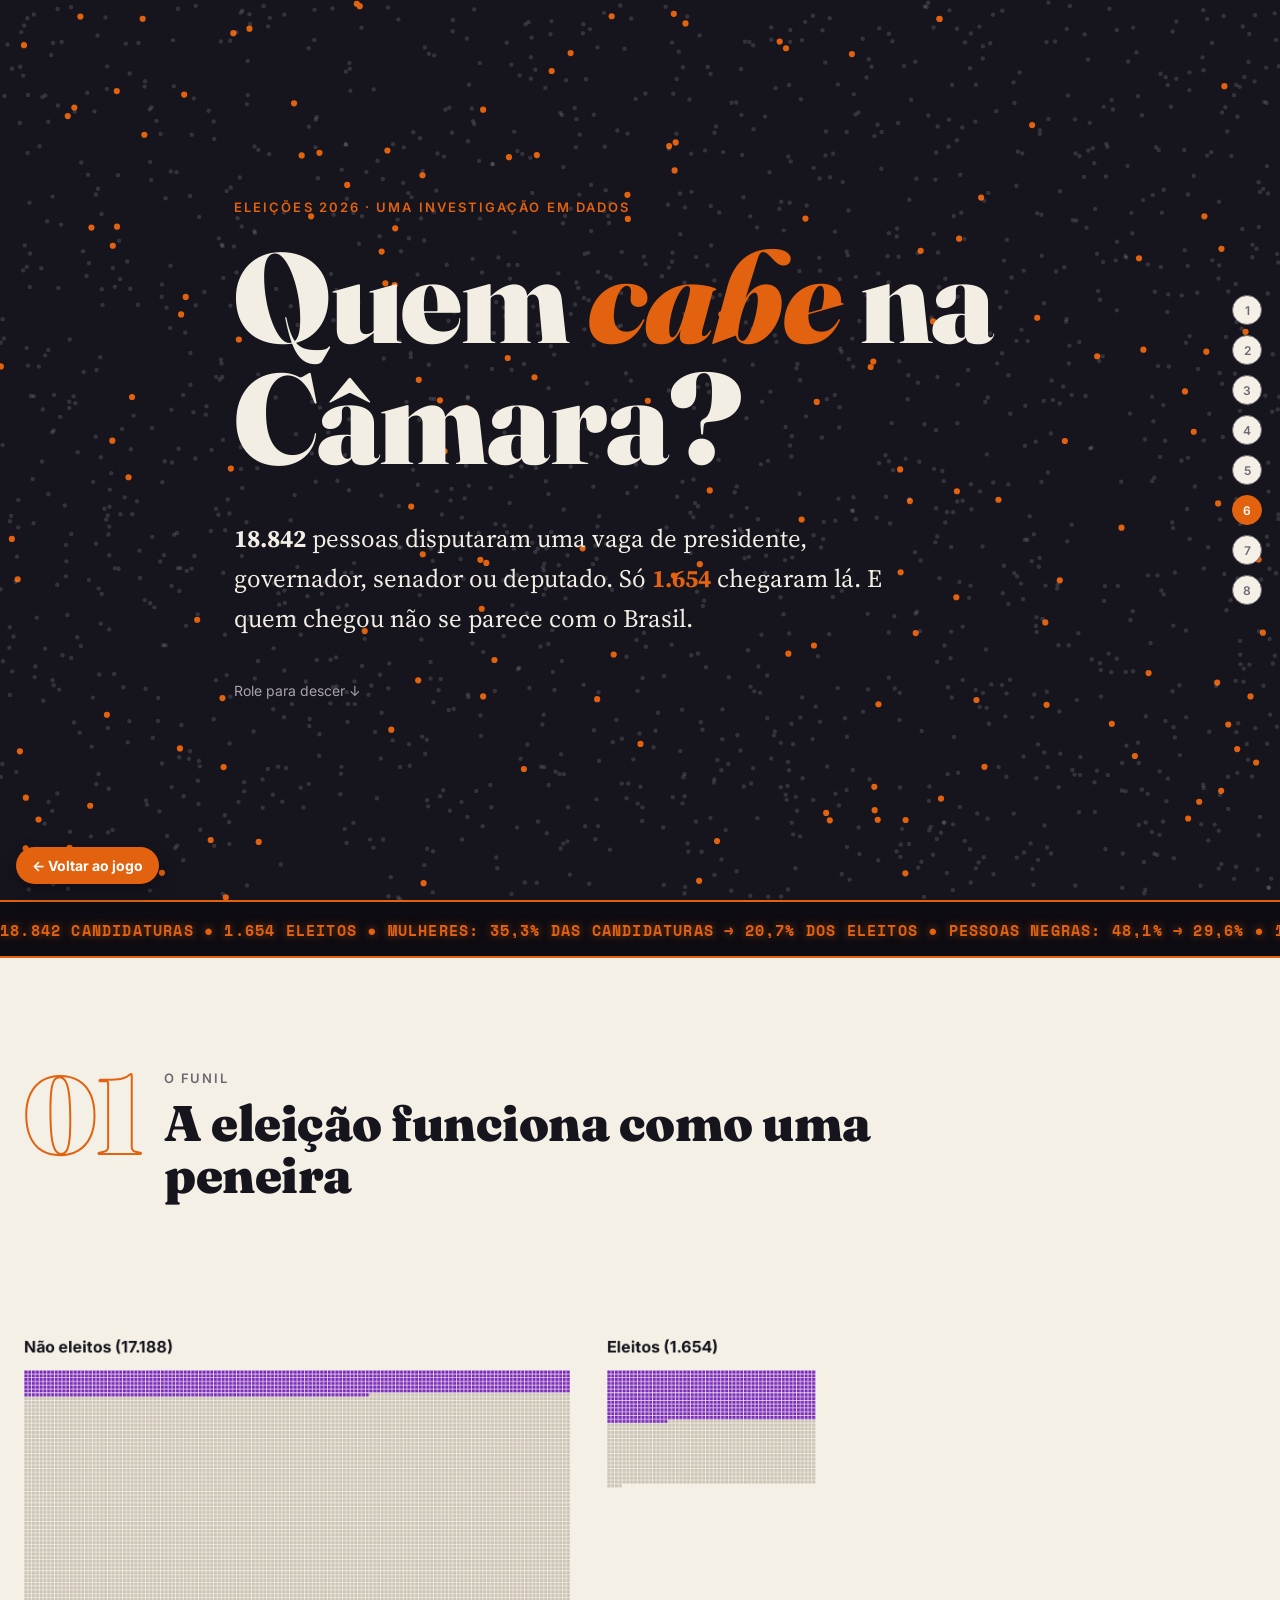
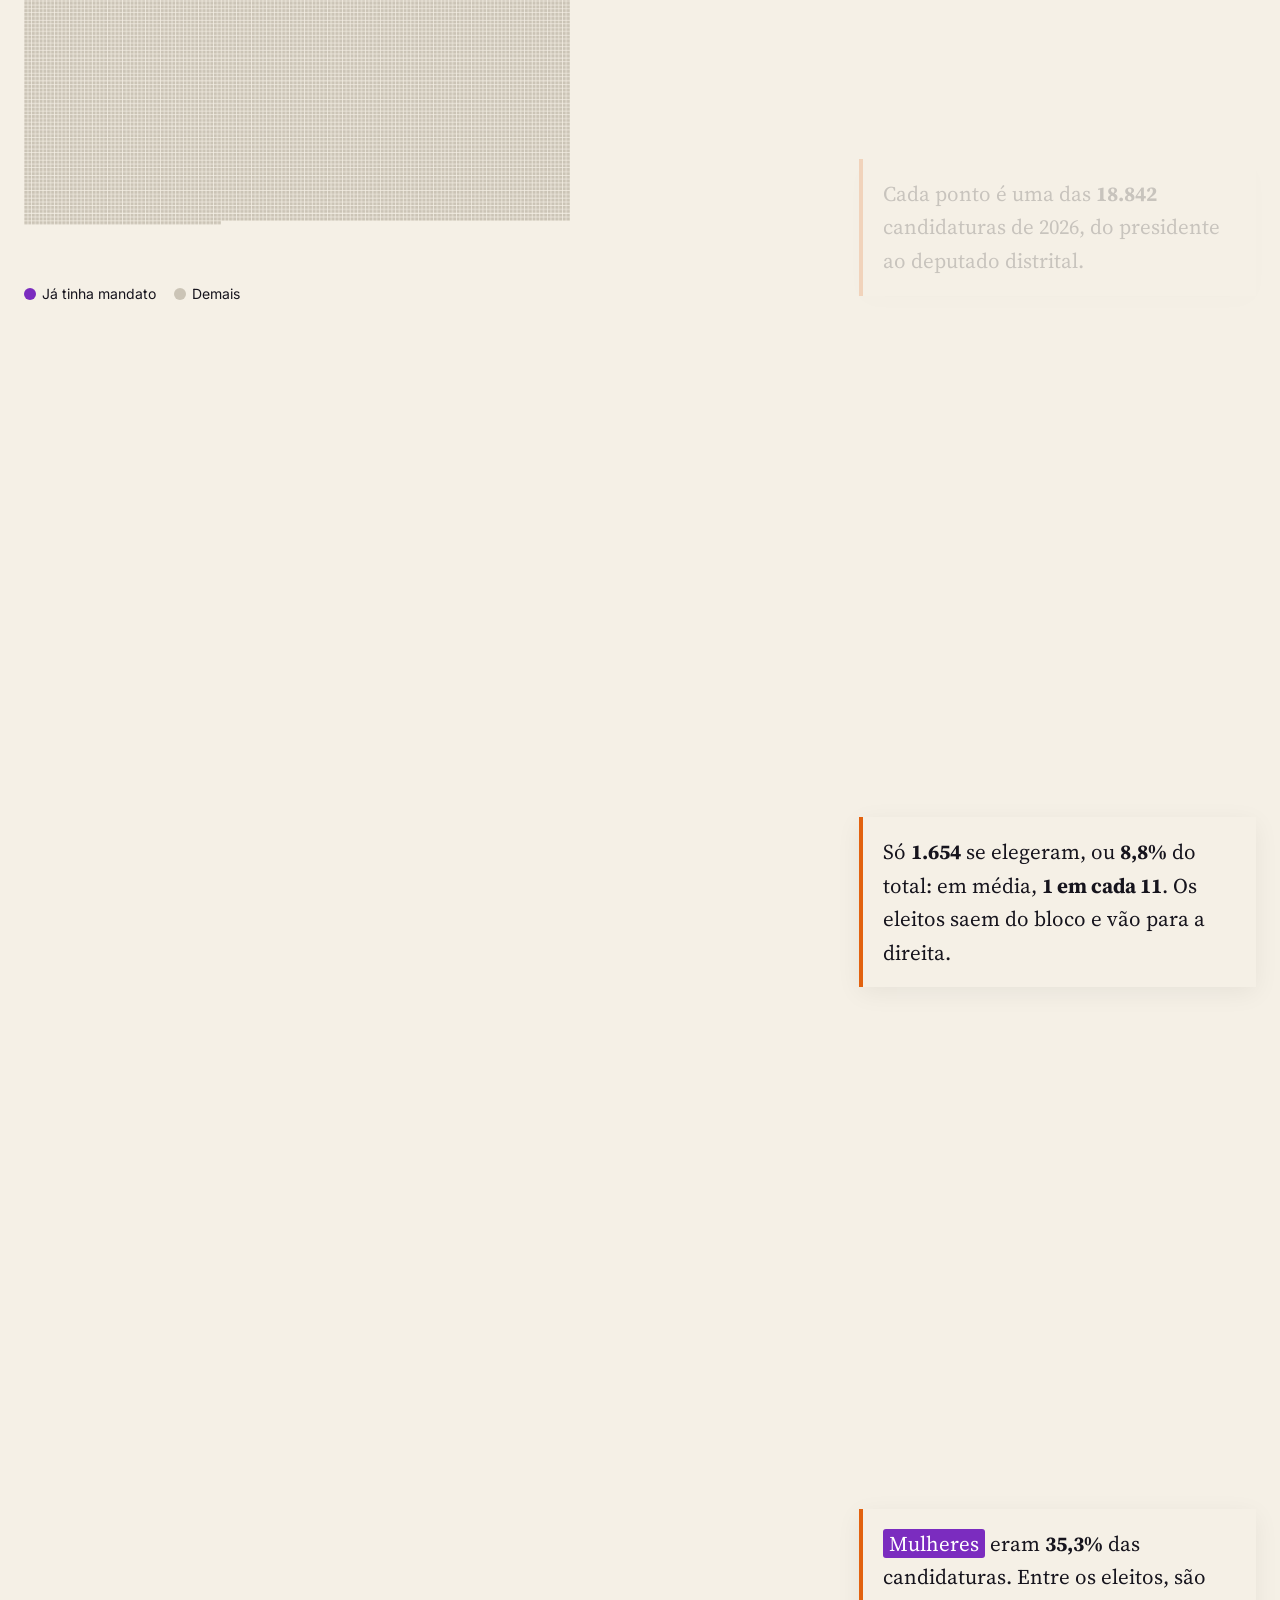
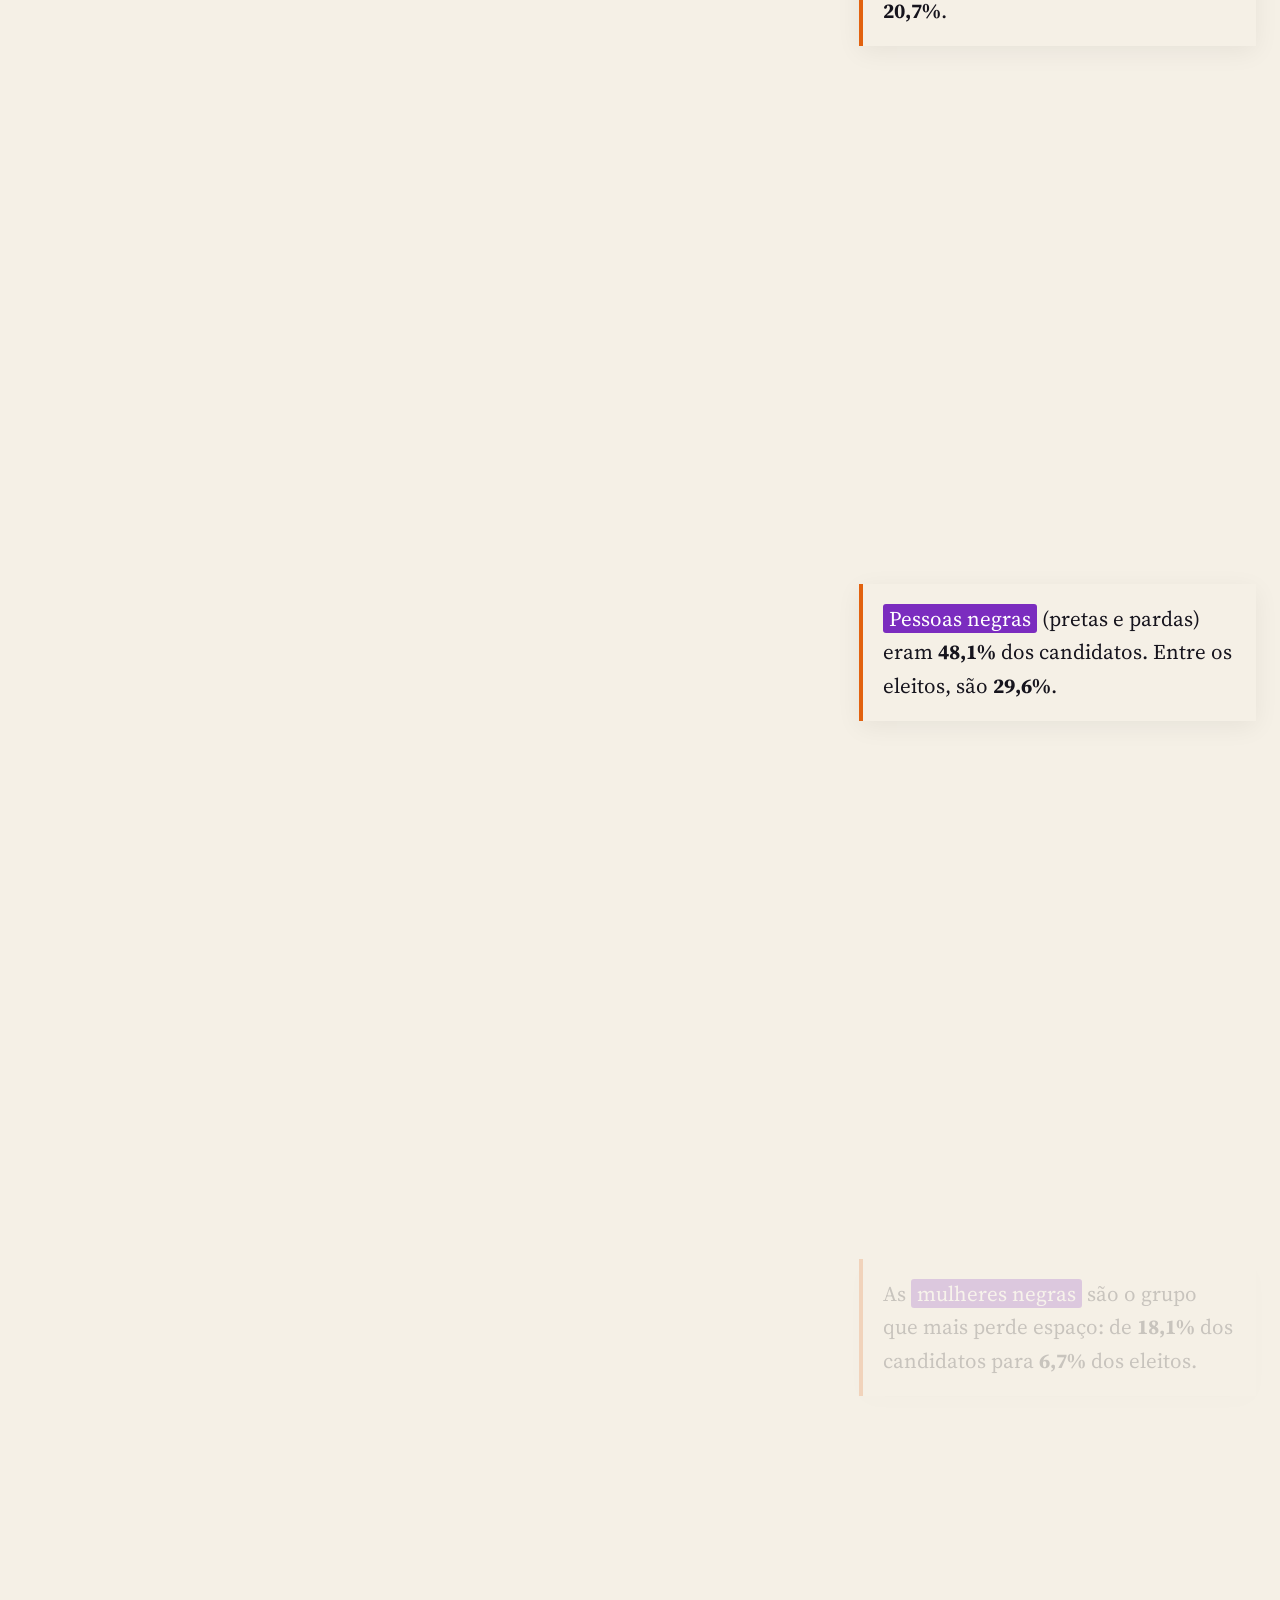
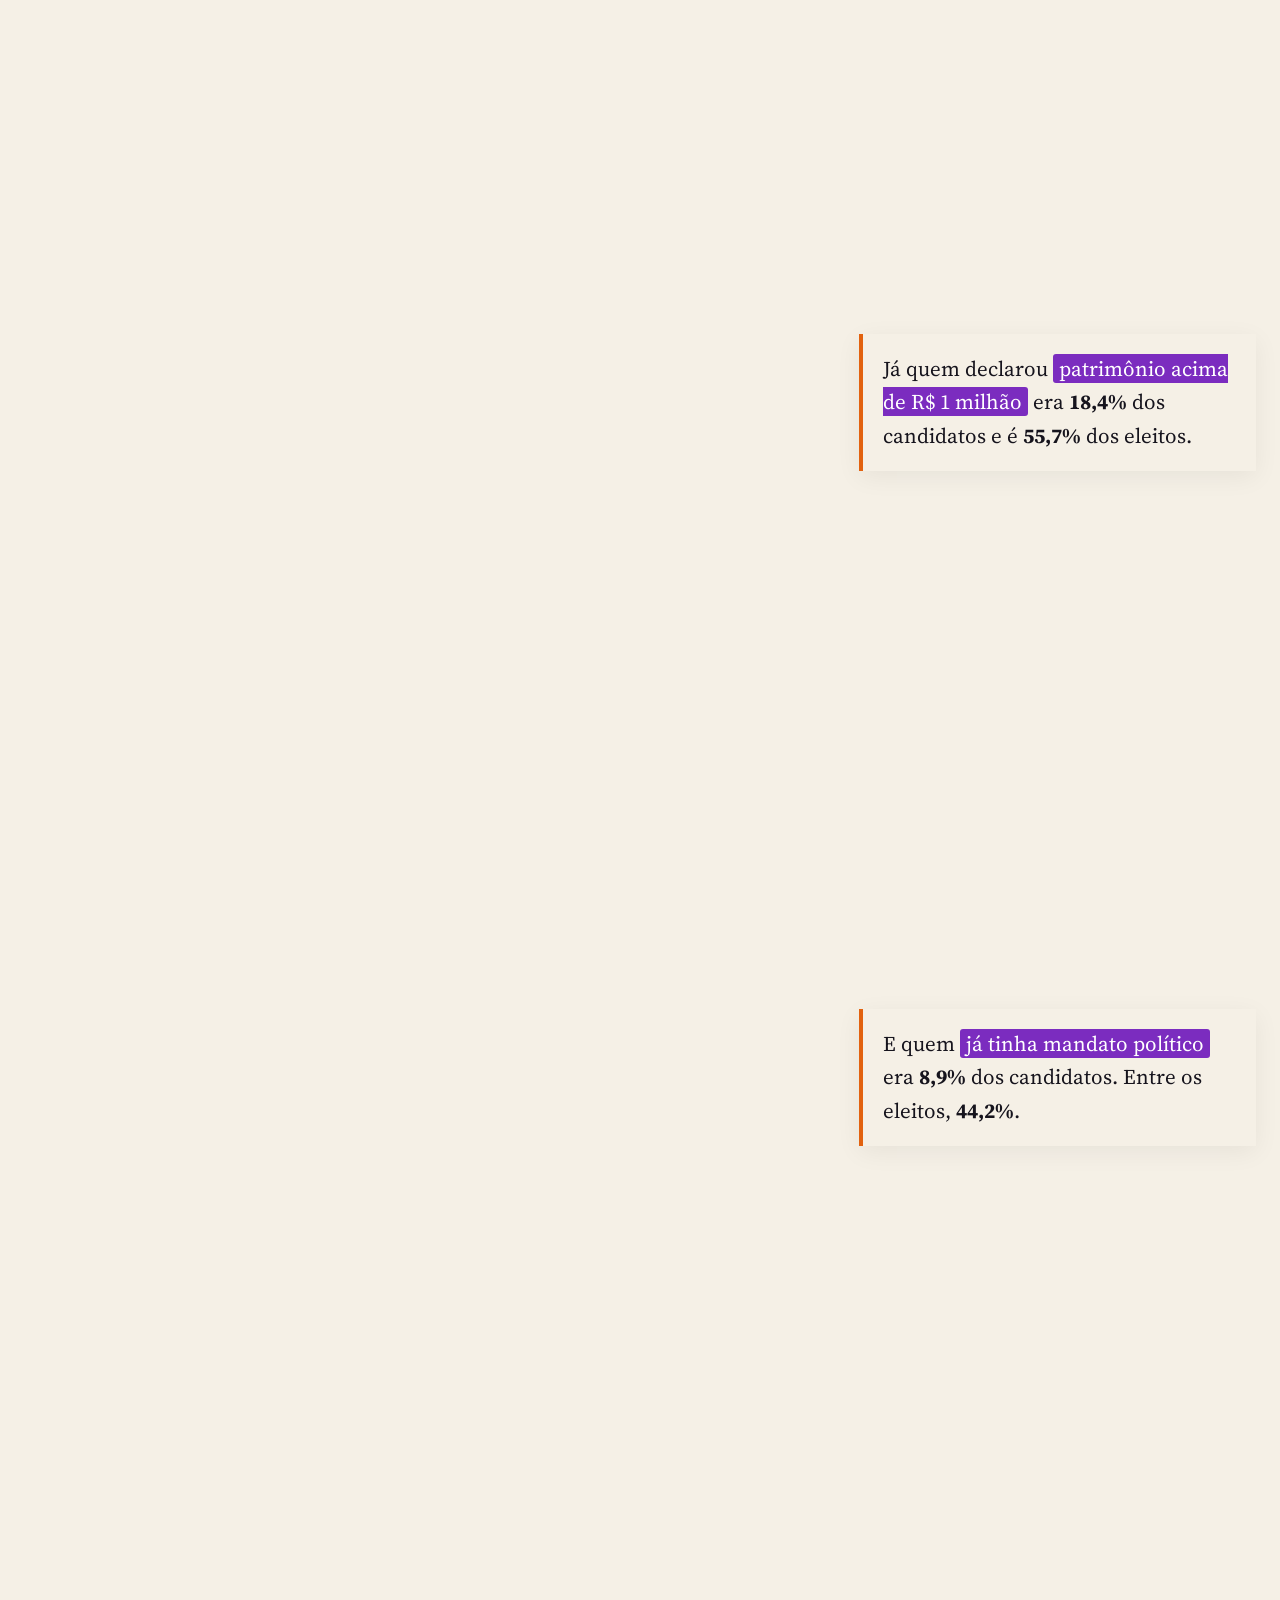
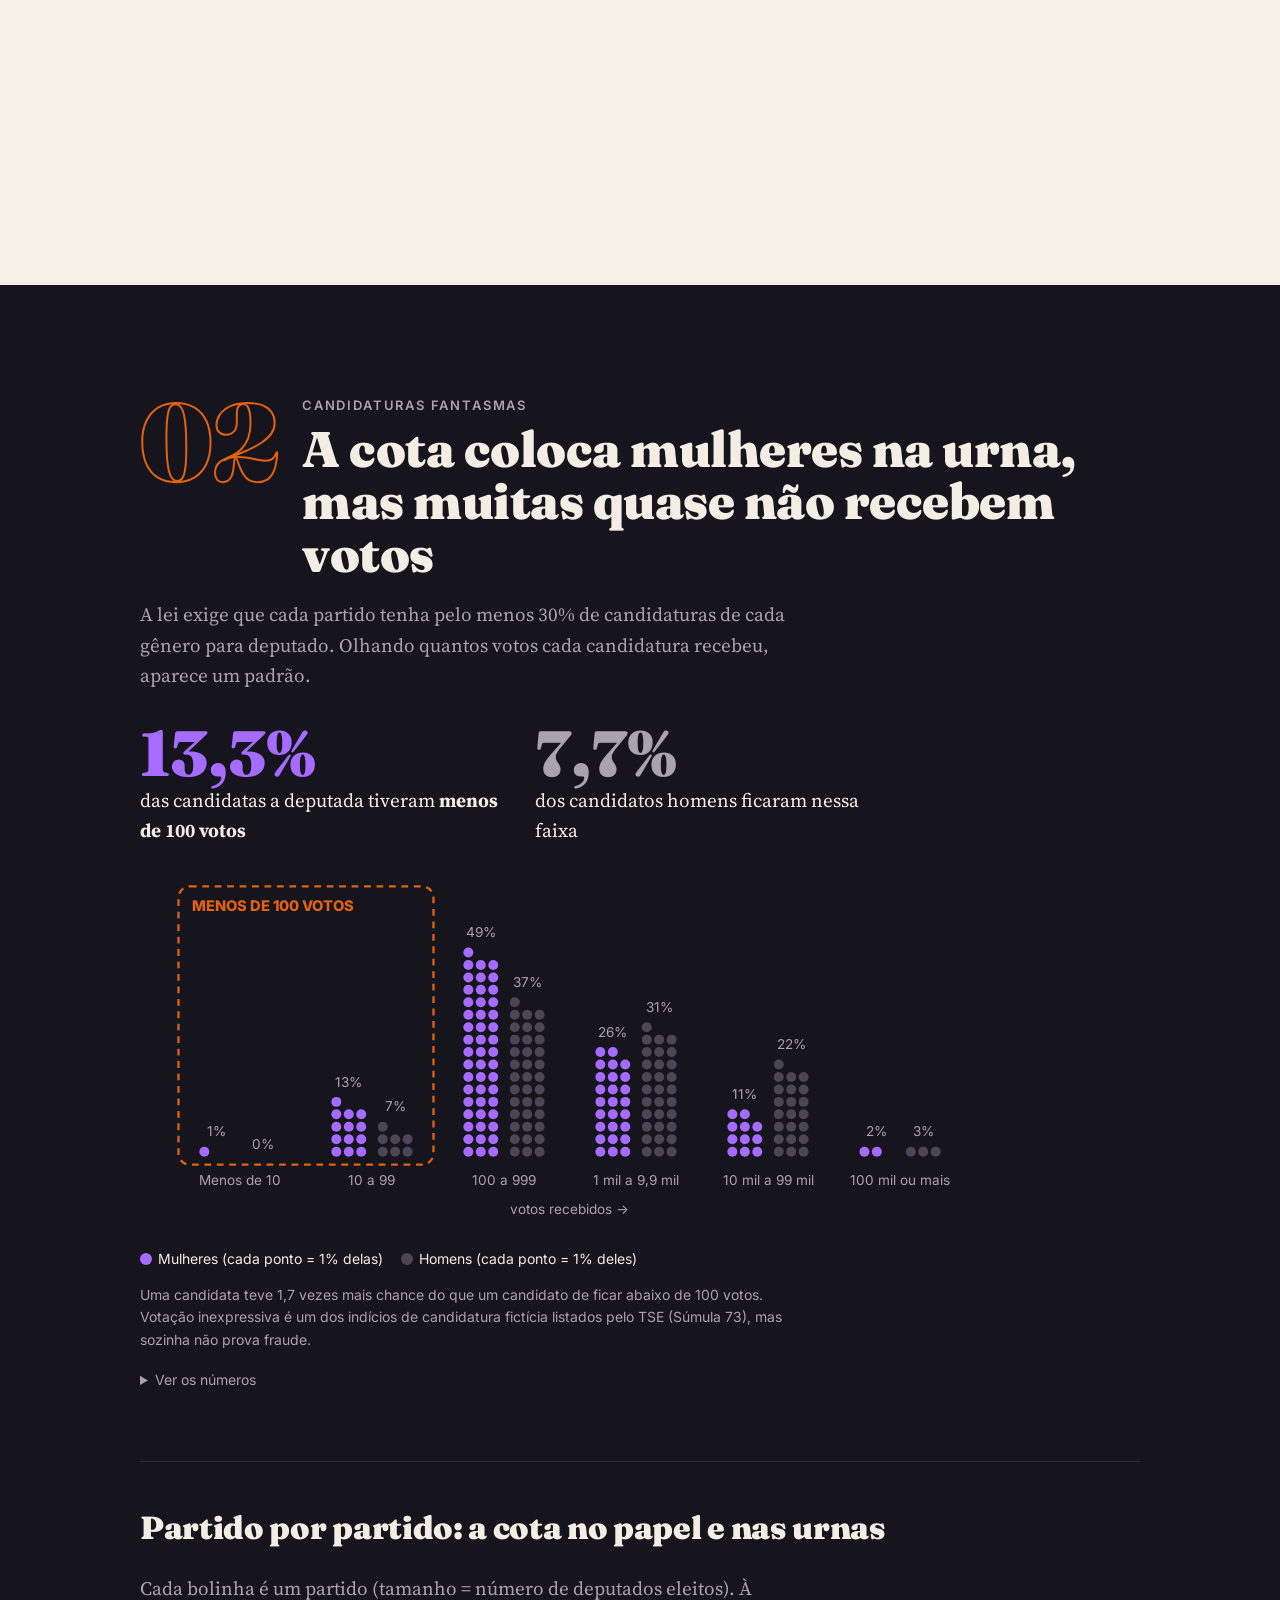
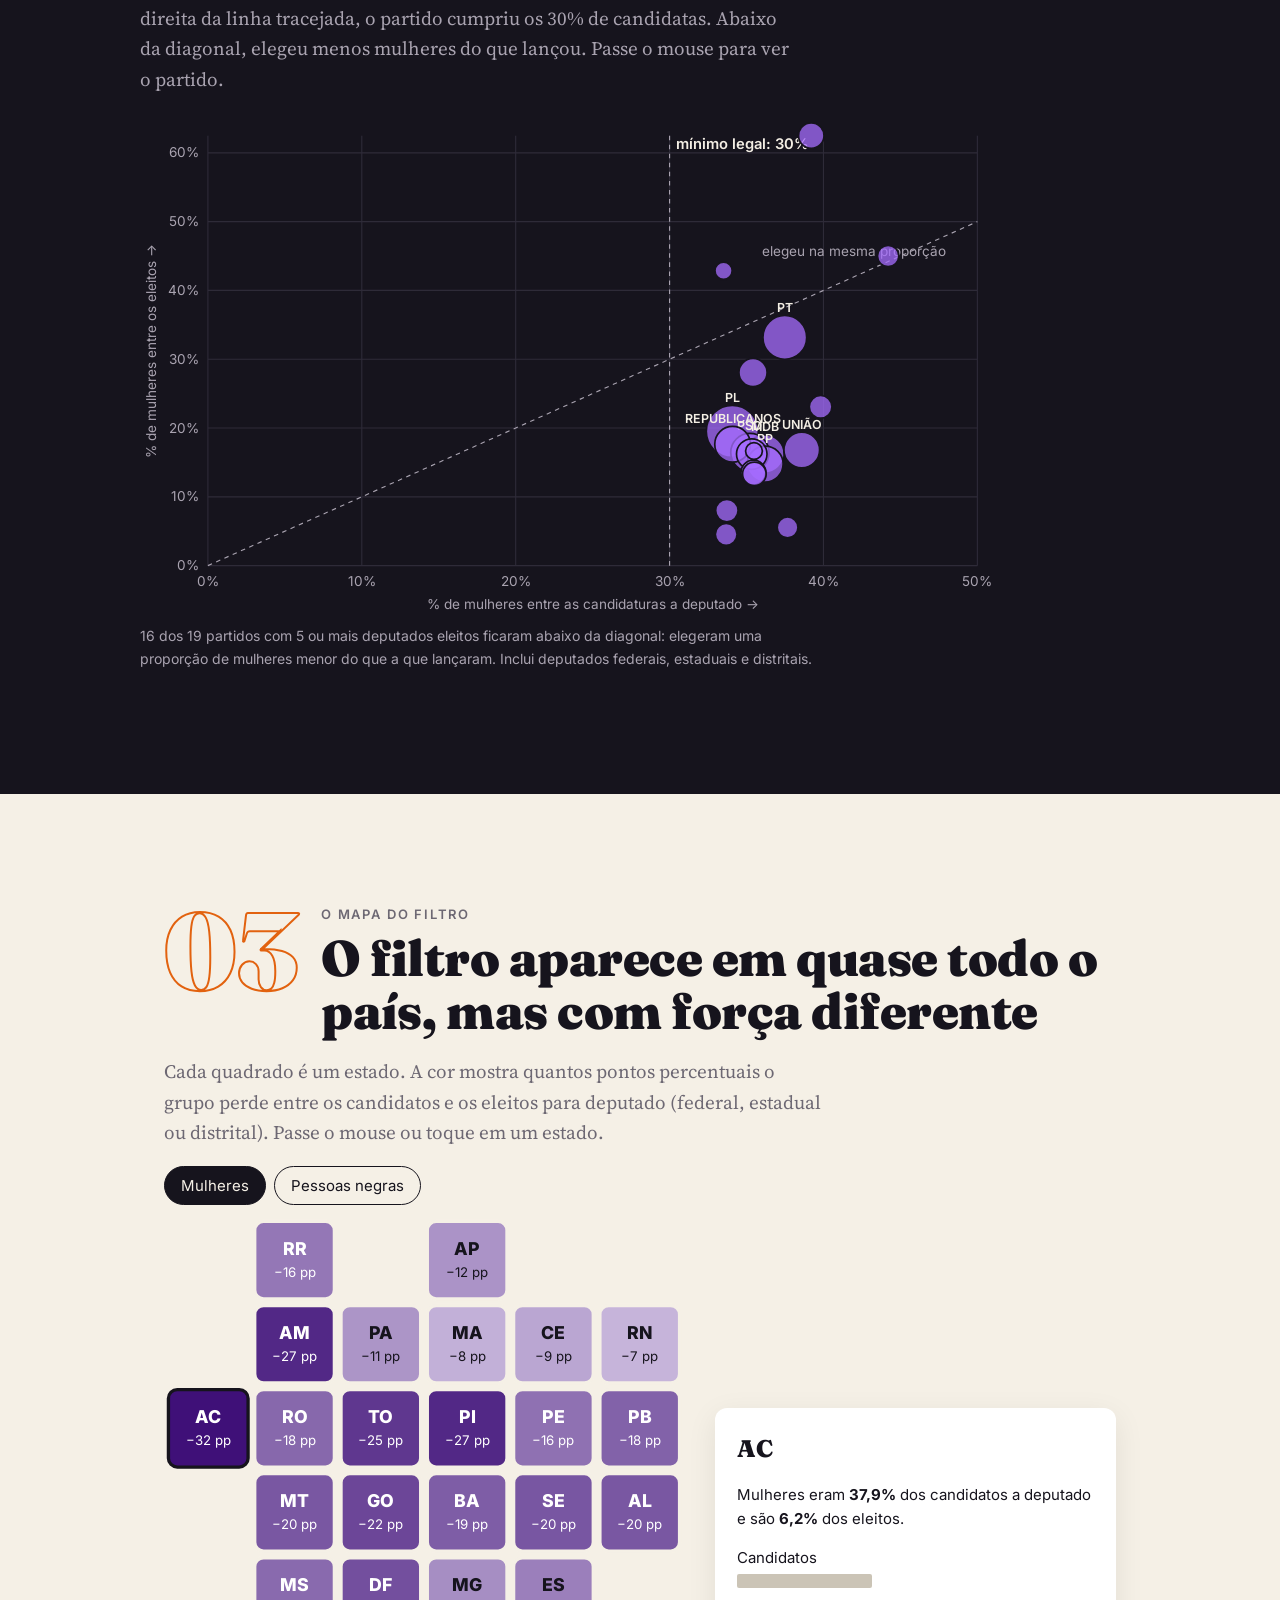
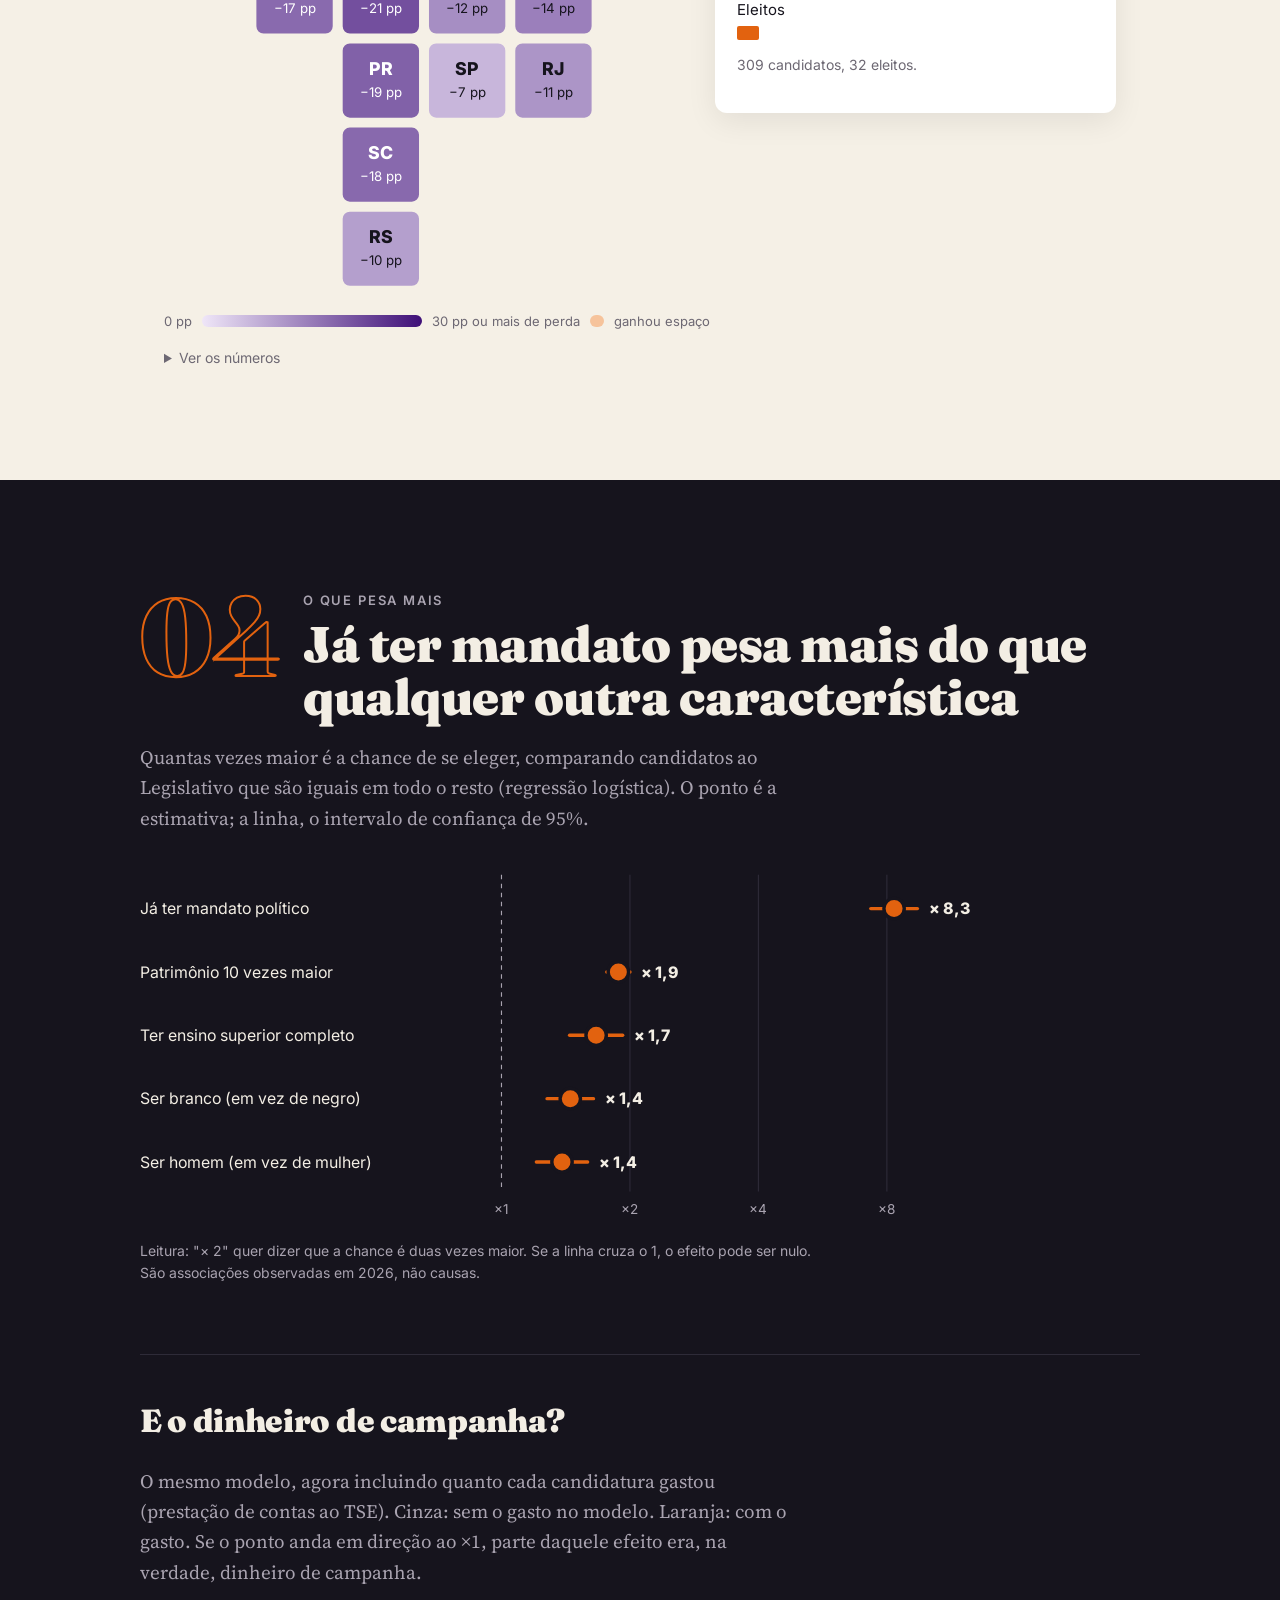
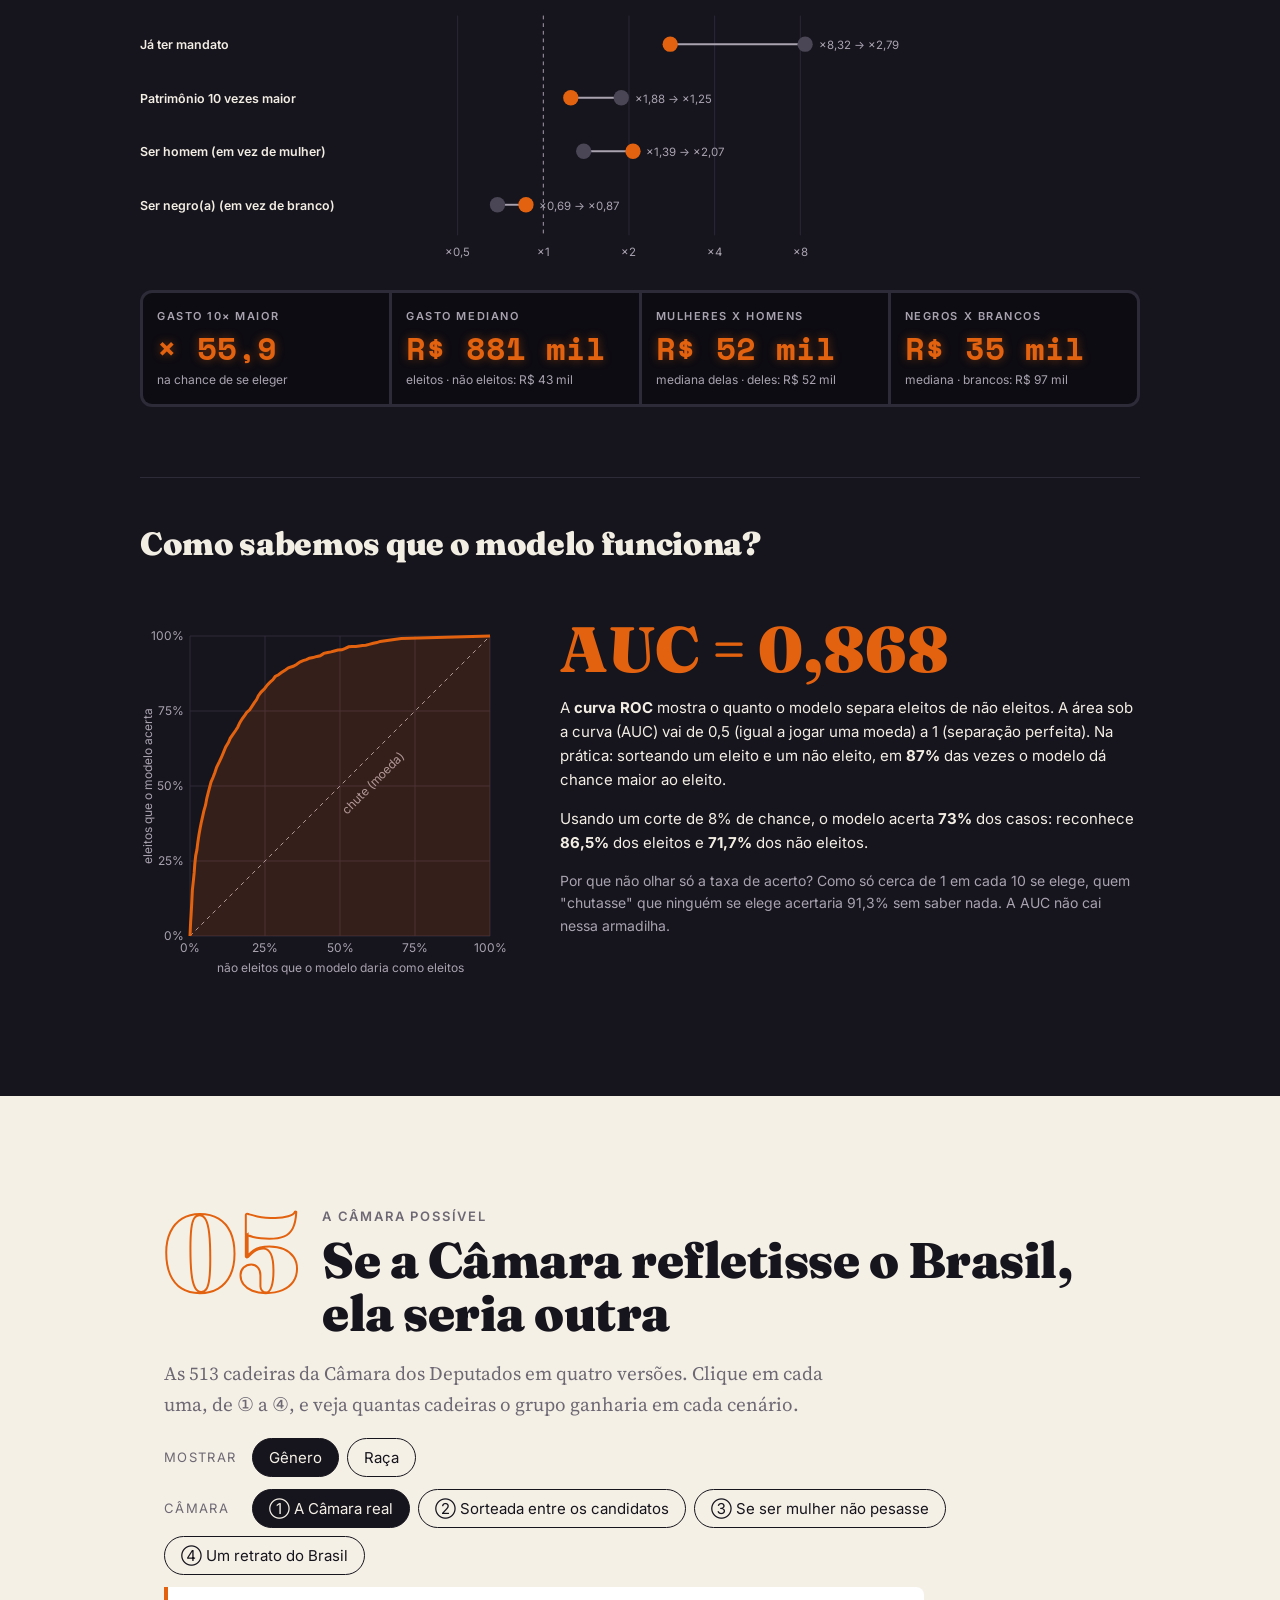
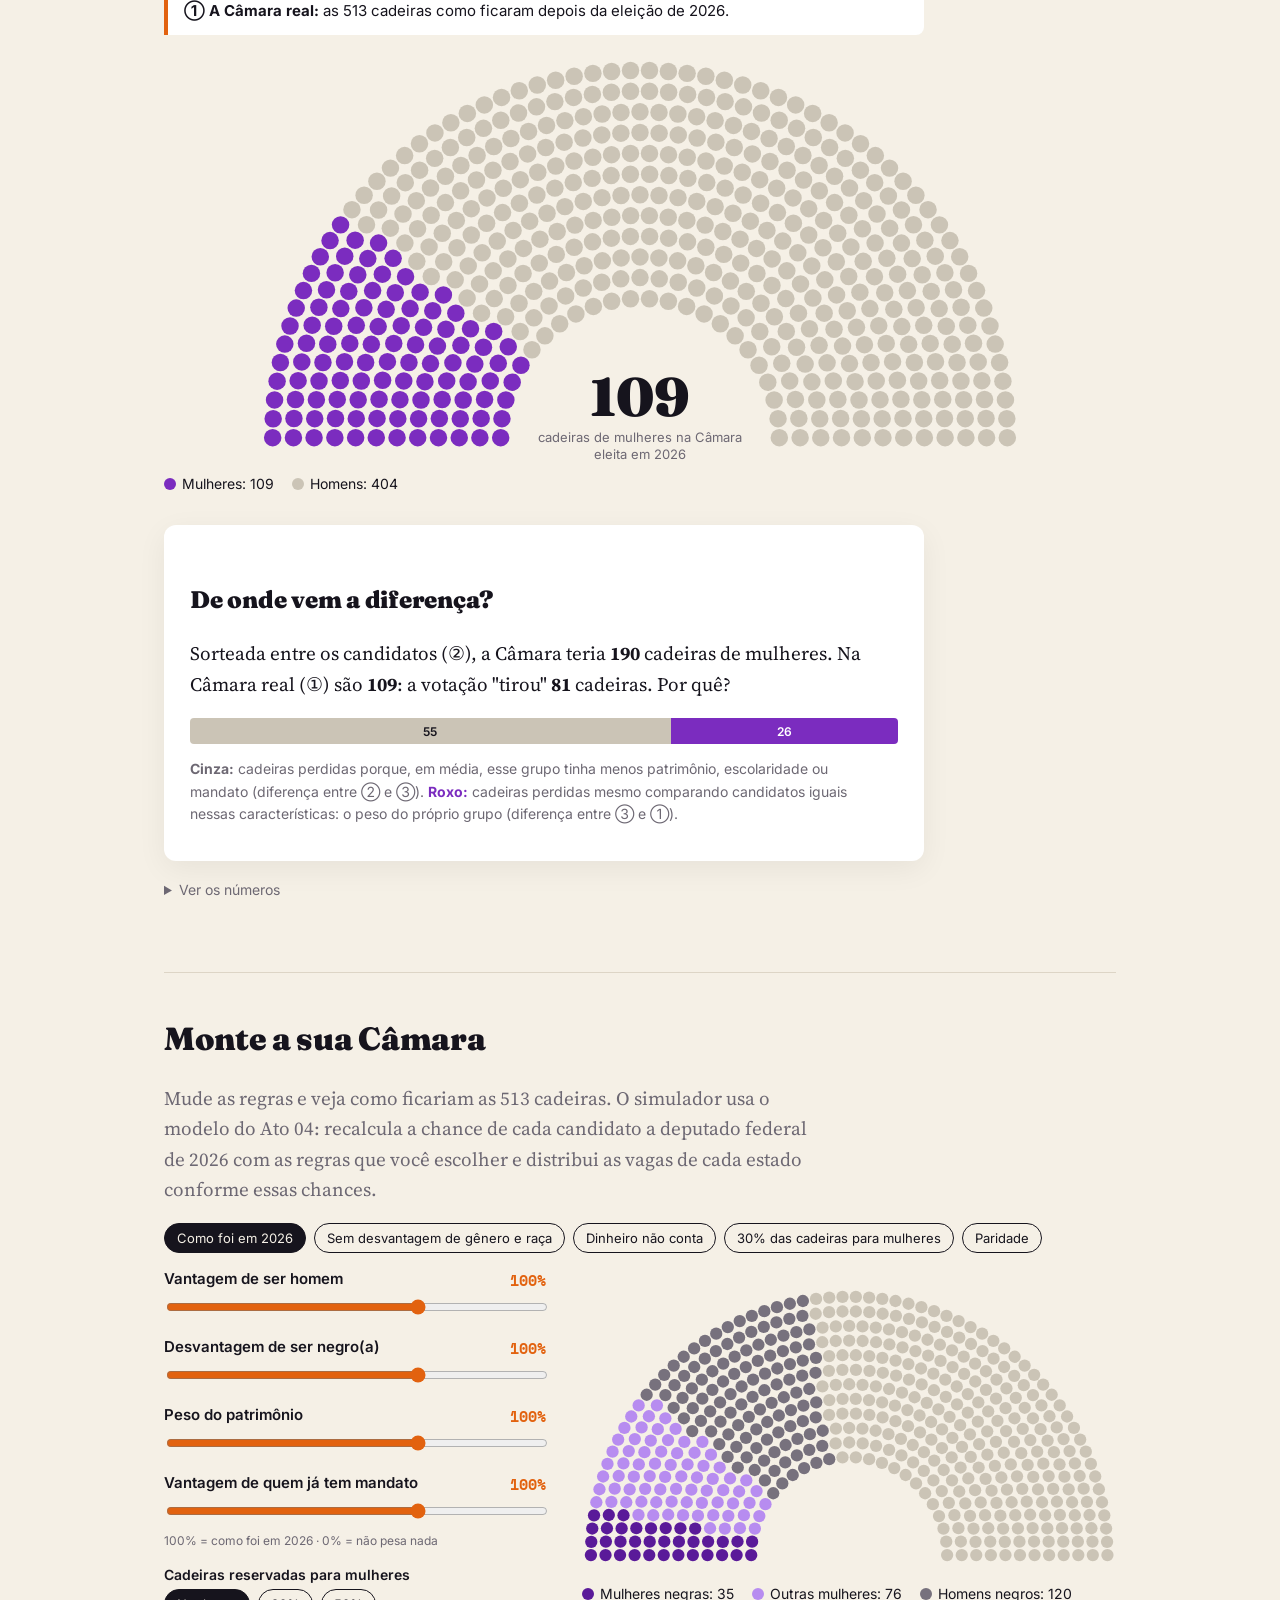
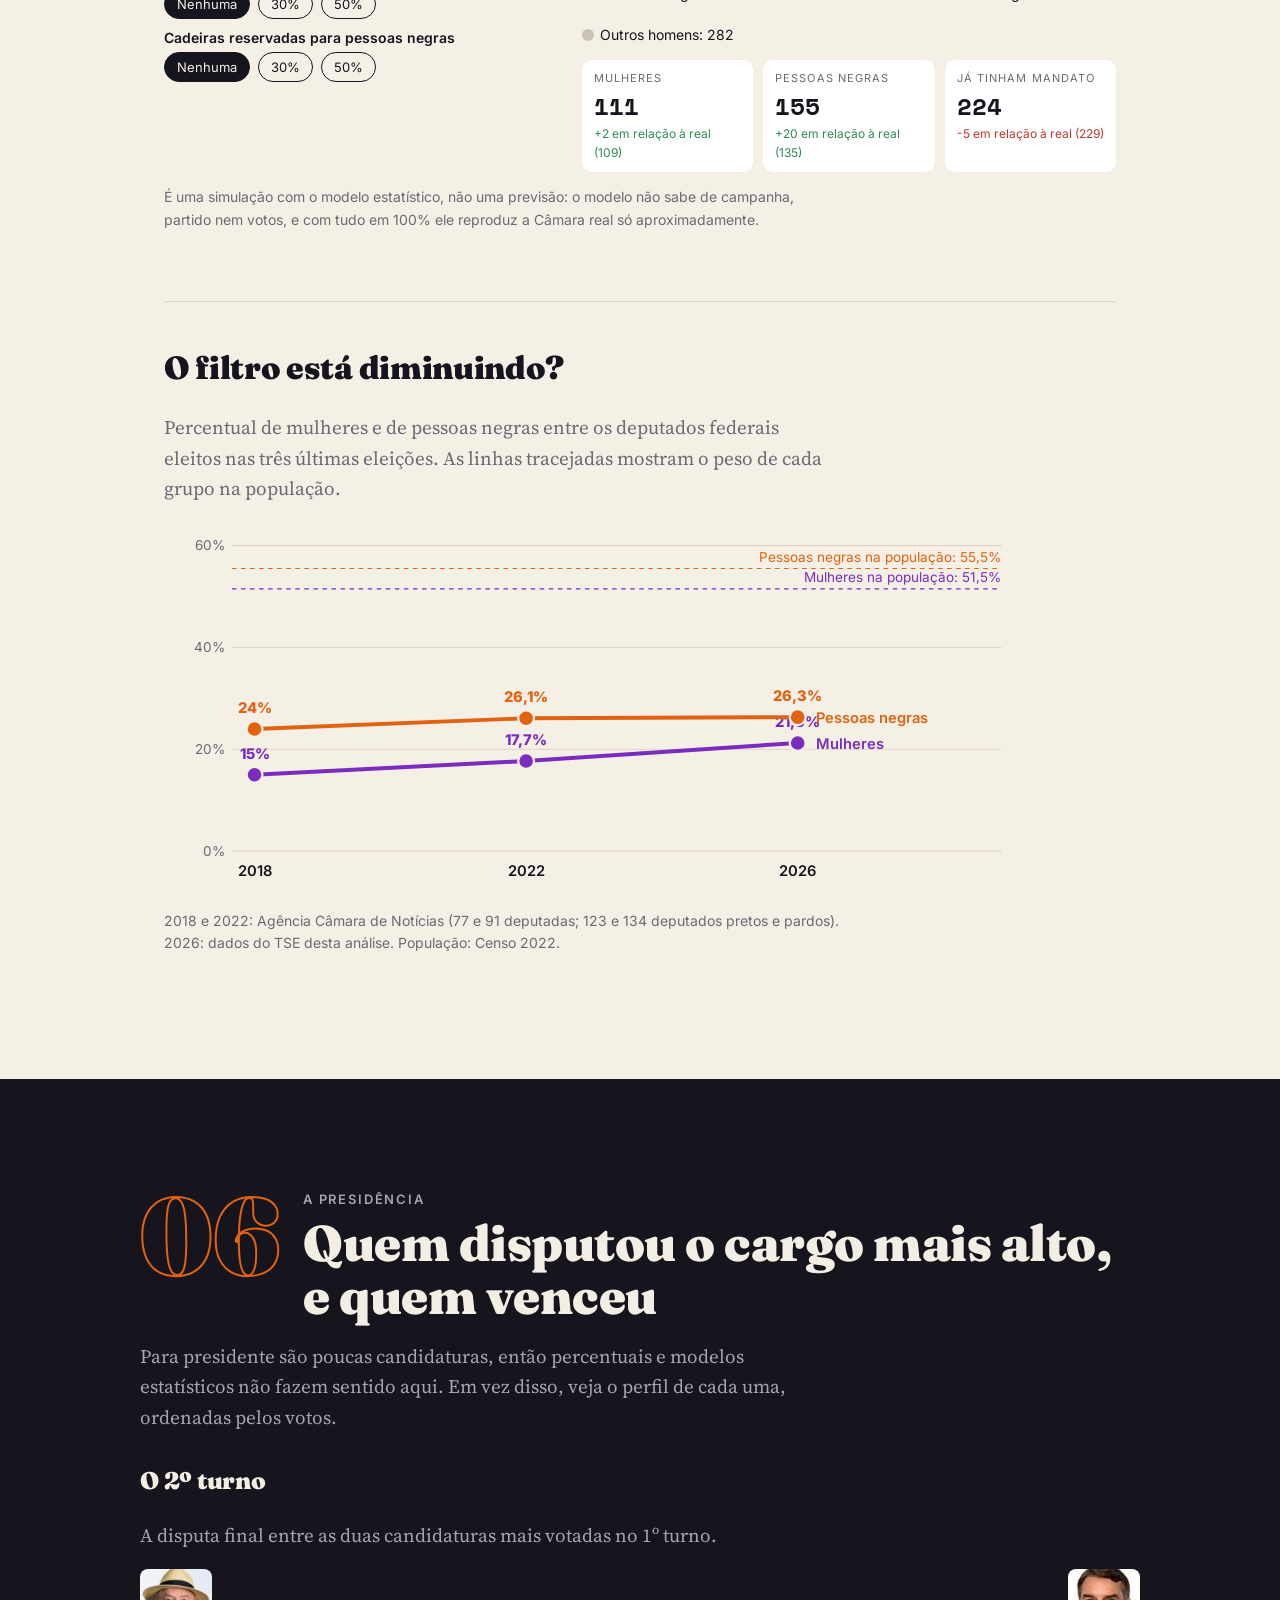
==== commit 7e842e8f: "Add files via upload" ====
--- a/dossie.html
+++ b/dossie.html
@@ -14,7 +14,7 @@
   <!-- prévia do link no WhatsApp e nas redes (troque SEU-USUARIO pelo seu usuário do GitHub) -->
   <meta name="description" content="Quem se candidatou e quem se elegeu em 2026: uma investigação em dados sobre o filtro das urnas.">
   <meta property="og:title" content="Quem cabe na Câmara?">
-  <meta property="og:description" content="Quem se candidatou e quem se elegeu em 2026: uma investigação em dados. Faça o teste na urna.">
+  <meta property="og:description" content="Quem se candidatou e quem se elegeu em 2026: uma investigação em dados. Jogue a campanha no jogo.">
   <meta property="og:image" content="https://SEU-USUARIO.github.io/quem-cabe-na-camara/previa.png">
   <meta property="og:type" content="website">
   <meta name="twitter:card" content="summary_large_image">
@@ -39,7 +39,6 @@
     <a href="#ato6" data-nome="A Presidência">6</a>
     <a href="#placar" data-nome="O placar dos eleitos">7</a>
     <a href="#busca" data-nome="Procure um candidato">8</a>
-    <a href="#ato7" data-nome="Você caberia?">9</a>
   </nav>
 
   <!-- ===== CAPA ===== -->
@@ -346,52 +345,6 @@
   <!-- letreiro de apuração -->
   <div class="letreiro letreiro-2" aria-hidden="true"><div class="letreiro-faixa"></div></div>
 
-  <!-- ===== ATO 9: O TESTE (URNA) ===== -->
-  <section id="ato7" class="ato">
-    <div class="cabeca-ato">
-      <span class="num-ato">09</span>
-      <div>
-        <p class="numero-ato">E você?</p>
-        <h2>Você caberia na Câmara?</h2>
-      </div>
-    </div>
-    <p class="explica">Responda 7 perguntas na urna. Use o teclado da urna ou clique nas opções,
-      e aperte <b>CONFIRMA</b>.</p>
-
-    <div class="urna">
-      <div class="urna-tela" id="tela" aria-live="polite"></div>
-      <div class="urna-teclado">
-        <p class="urna-marca">URNA DE DADOS · 2026</p>
-        <div class="teclas" id="teclas"></div>
-        <div class="teclas-acao">
-          <button type="button" class="tecla branco" id="t-som" aria-label="Ligar ou desligar o som">SOM</button>
-          <button type="button" class="tecla corrige" id="t-corrige">CORRIGE</button>
-          <button type="button" class="tecla confirma" id="t-confirma">CONFIRMA</button>
-        </div>
-      </div>
-    </div>
-
-    <div id="resultado" hidden>
-      <p class="rotulo-resultado" id="res-rotulo"></p>
-      <p class="numero-grande" id="res-chance"></p>
-      <p class="res-ic" id="res-ic"></p>
-      <svg id="regua" viewBox="0 0 700 90" role="img" aria-label="Sua chance comparada com a média do cargo"></svg>
-      <p id="res-frase"></p>
-      <div class="favor-contra" id="res-favor"></div>
-      <h3>Seu perfil, eixo por eixo</h3>
-      <p class="explica" id="res-explica"></p>
-      <div id="res-eixos"></div>
-      <h3>Quem se parece com você</h3>
-      <p class="explica" id="parecidos-explica"></p>
-      <div class="cartoes-pres parecidos" id="res-parecidos"></div>
-      <div class="acoes">
-        <button type="button" id="b-baixar" class="botao-principal">Baixar meu resultado</button>
-        <button type="button" id="b-link">Copiar link do resultado</button>
-        <button type="button" id="b-refazer">Refazer o teste</button>
-      </div>
-      <p class="nota" id="res-nota"></p>
-    </div>
-  </section>
 
   <!-- ===== RODAPÉ ===== -->
   <footer class="escuro">
@@ -417,6 +370,6 @@
   <div id="dica-apresentacao" class="dica-apresentacao" hidden>Modo apresentação: → próximo · ← anterior</div>
 
   <script src="dados.js?v=8"></script>
-  <script src="grafico.js?v=8"></script>
+  <script src="grafico.js?v=9"></script>
 </body>
 </html>
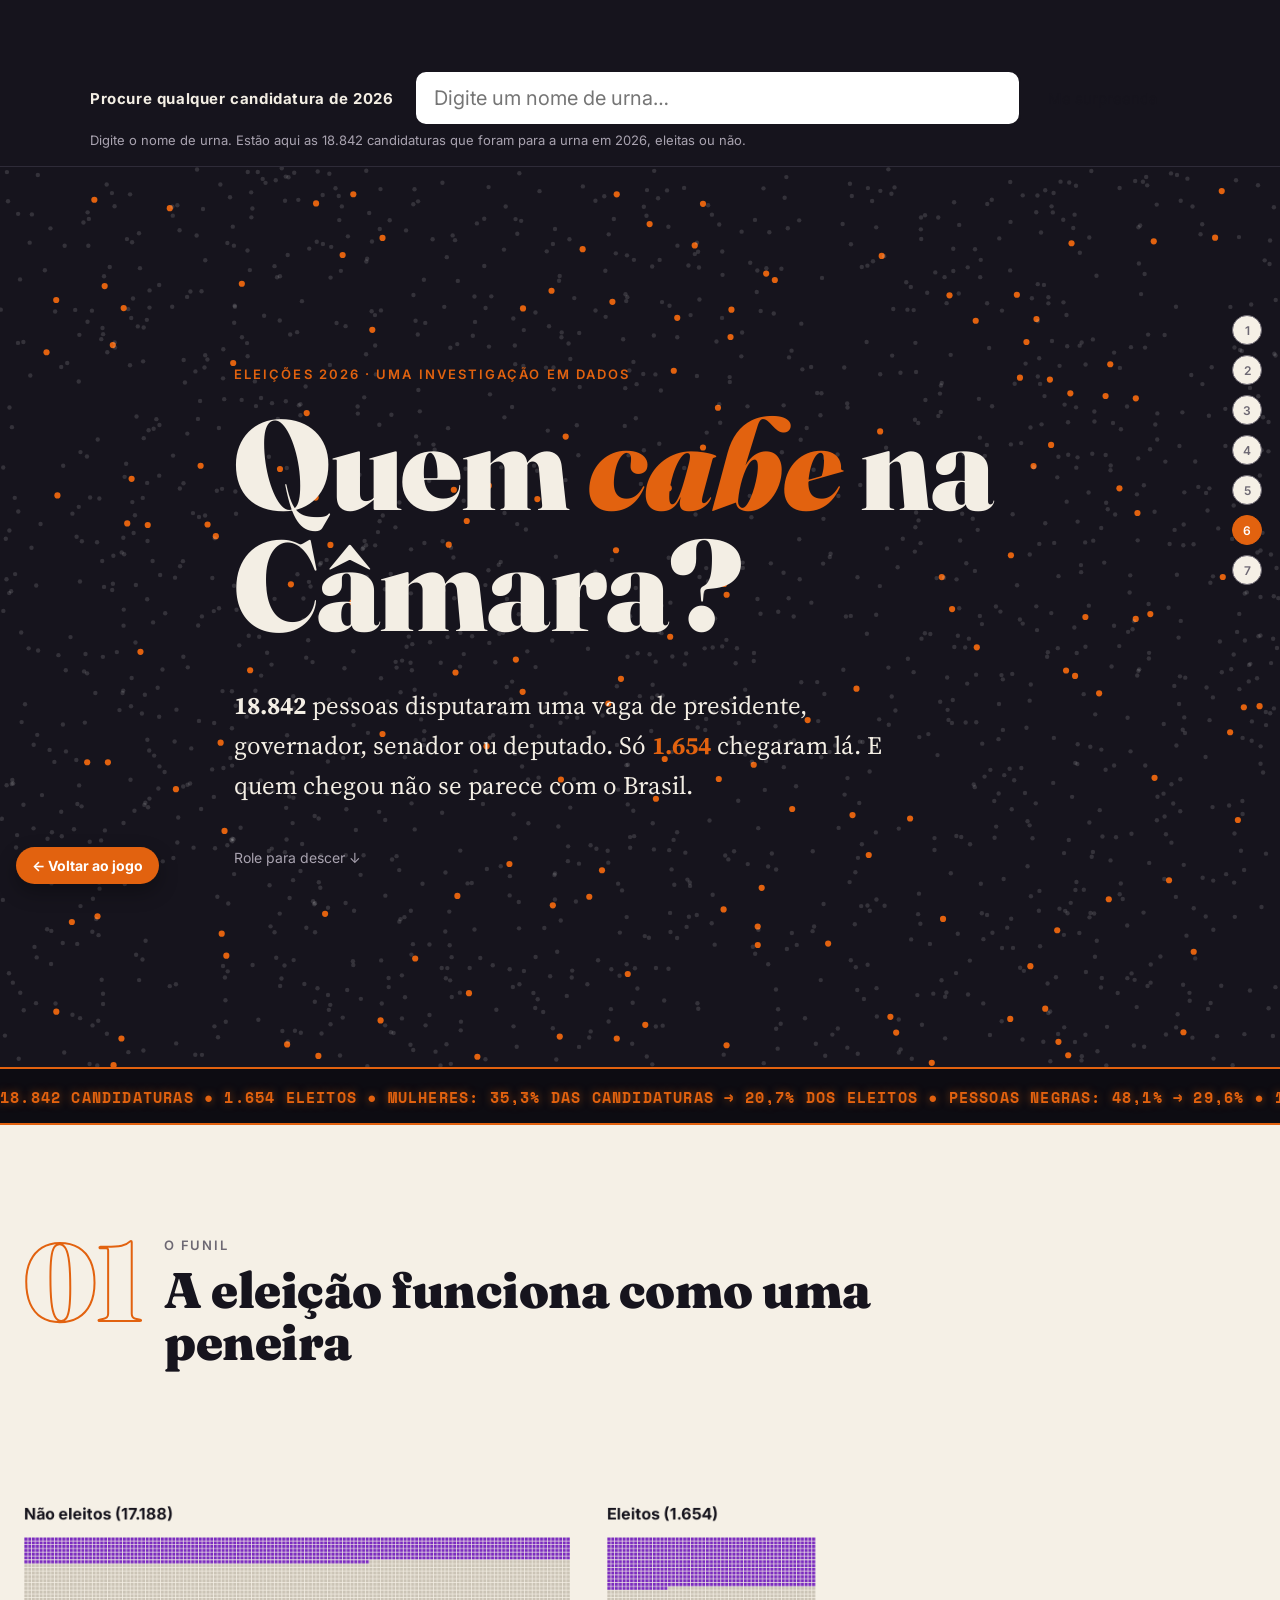
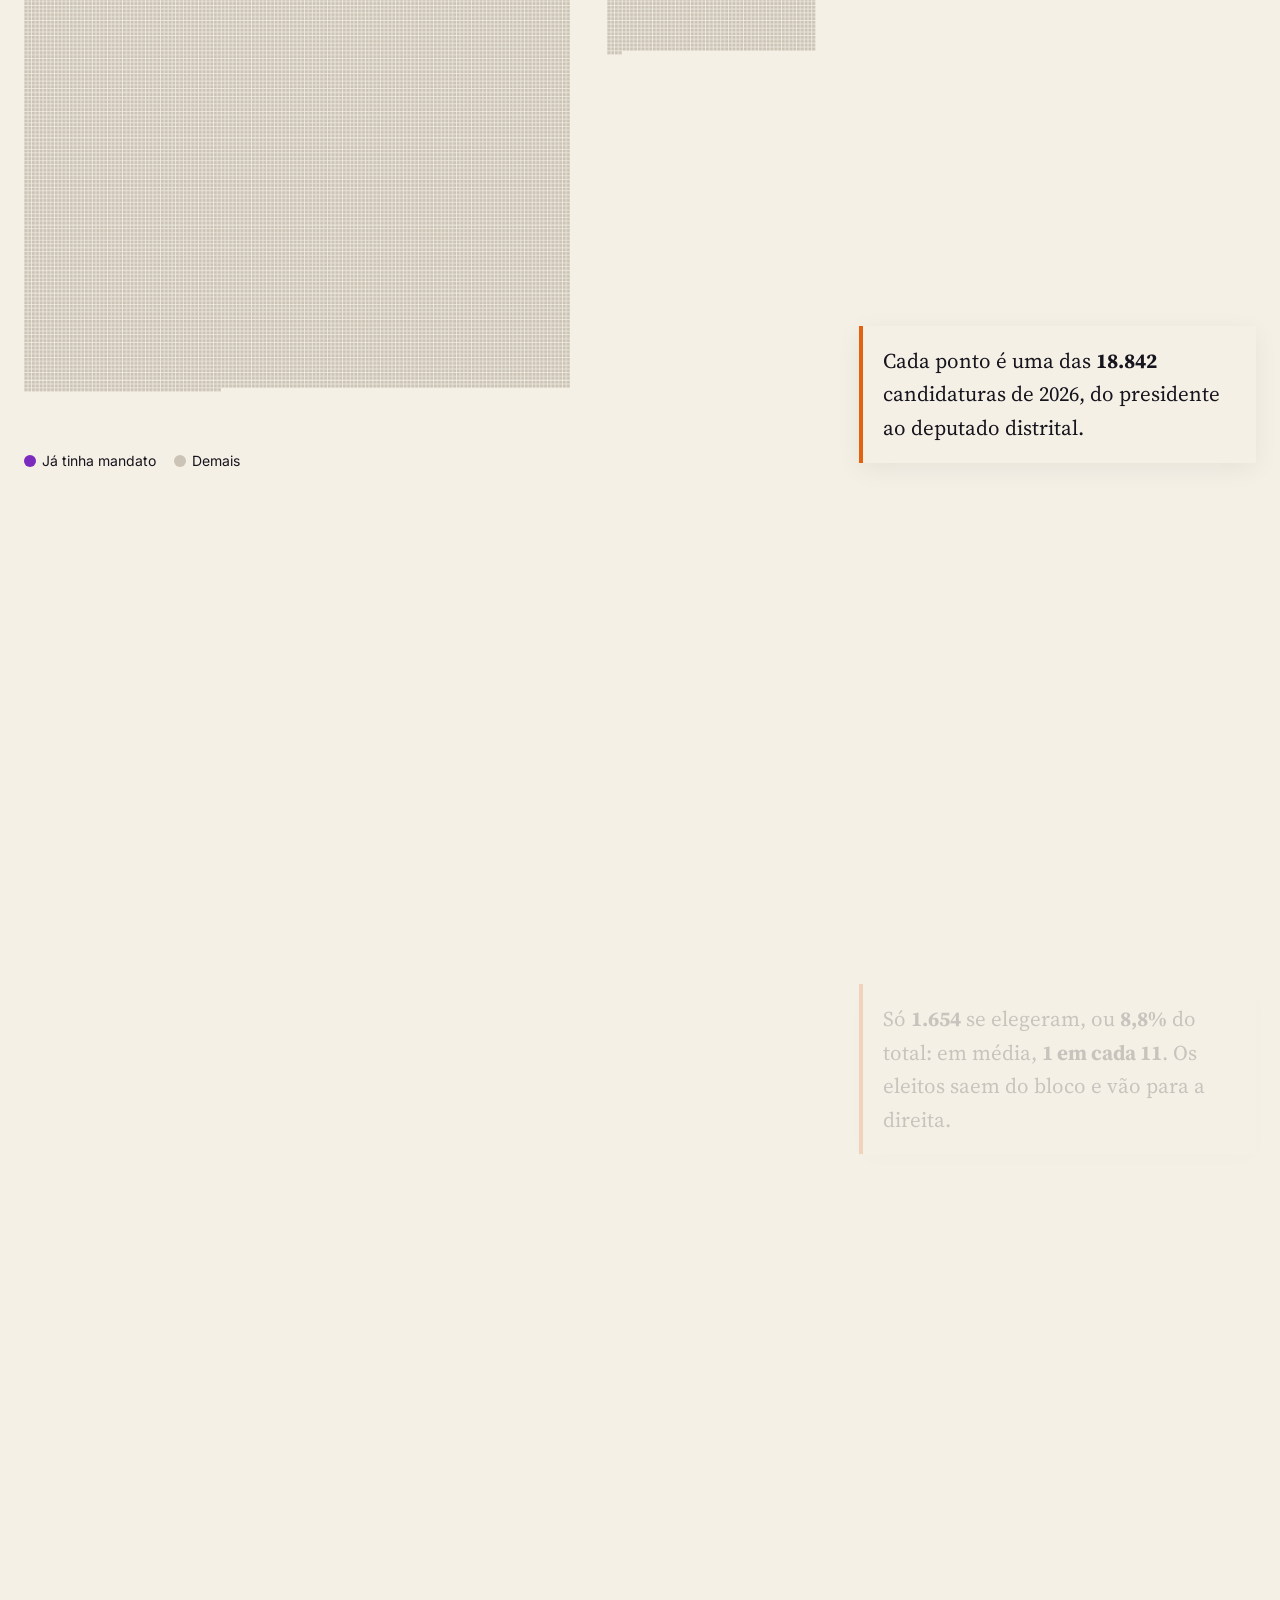
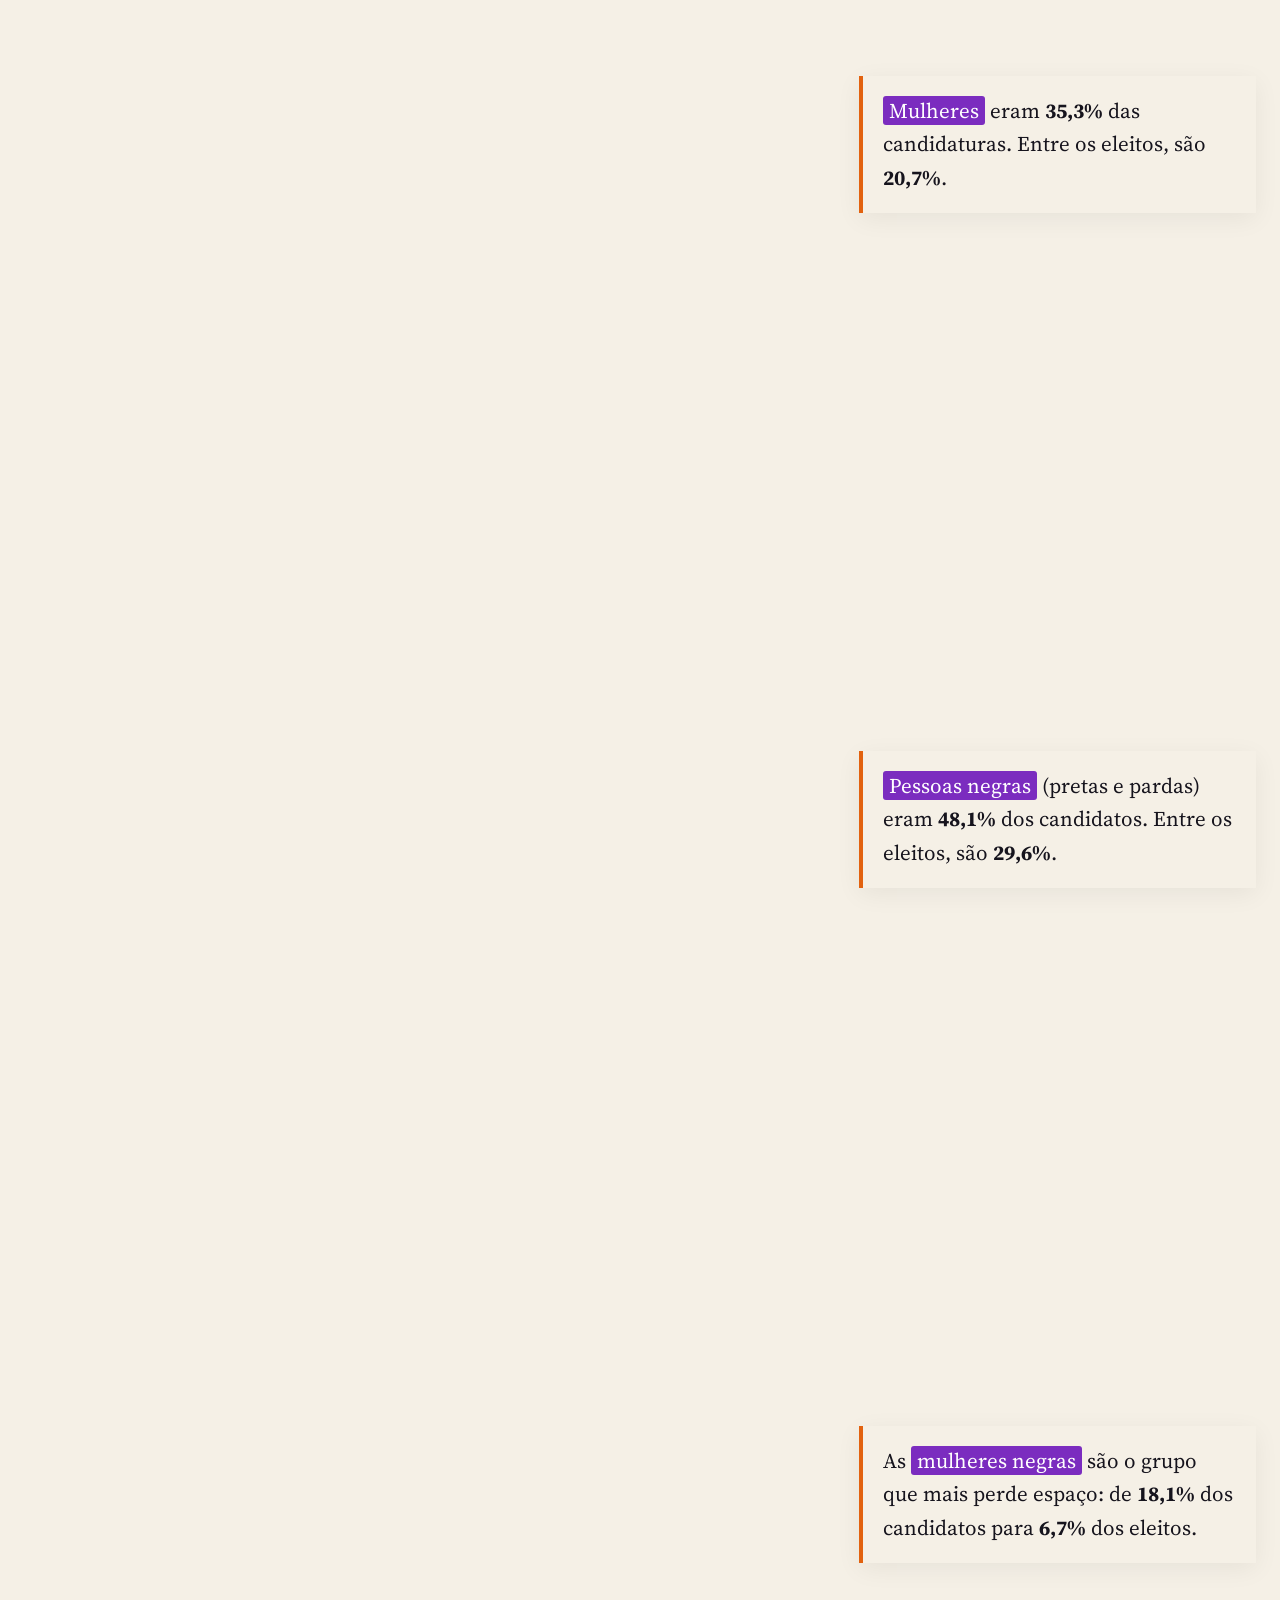
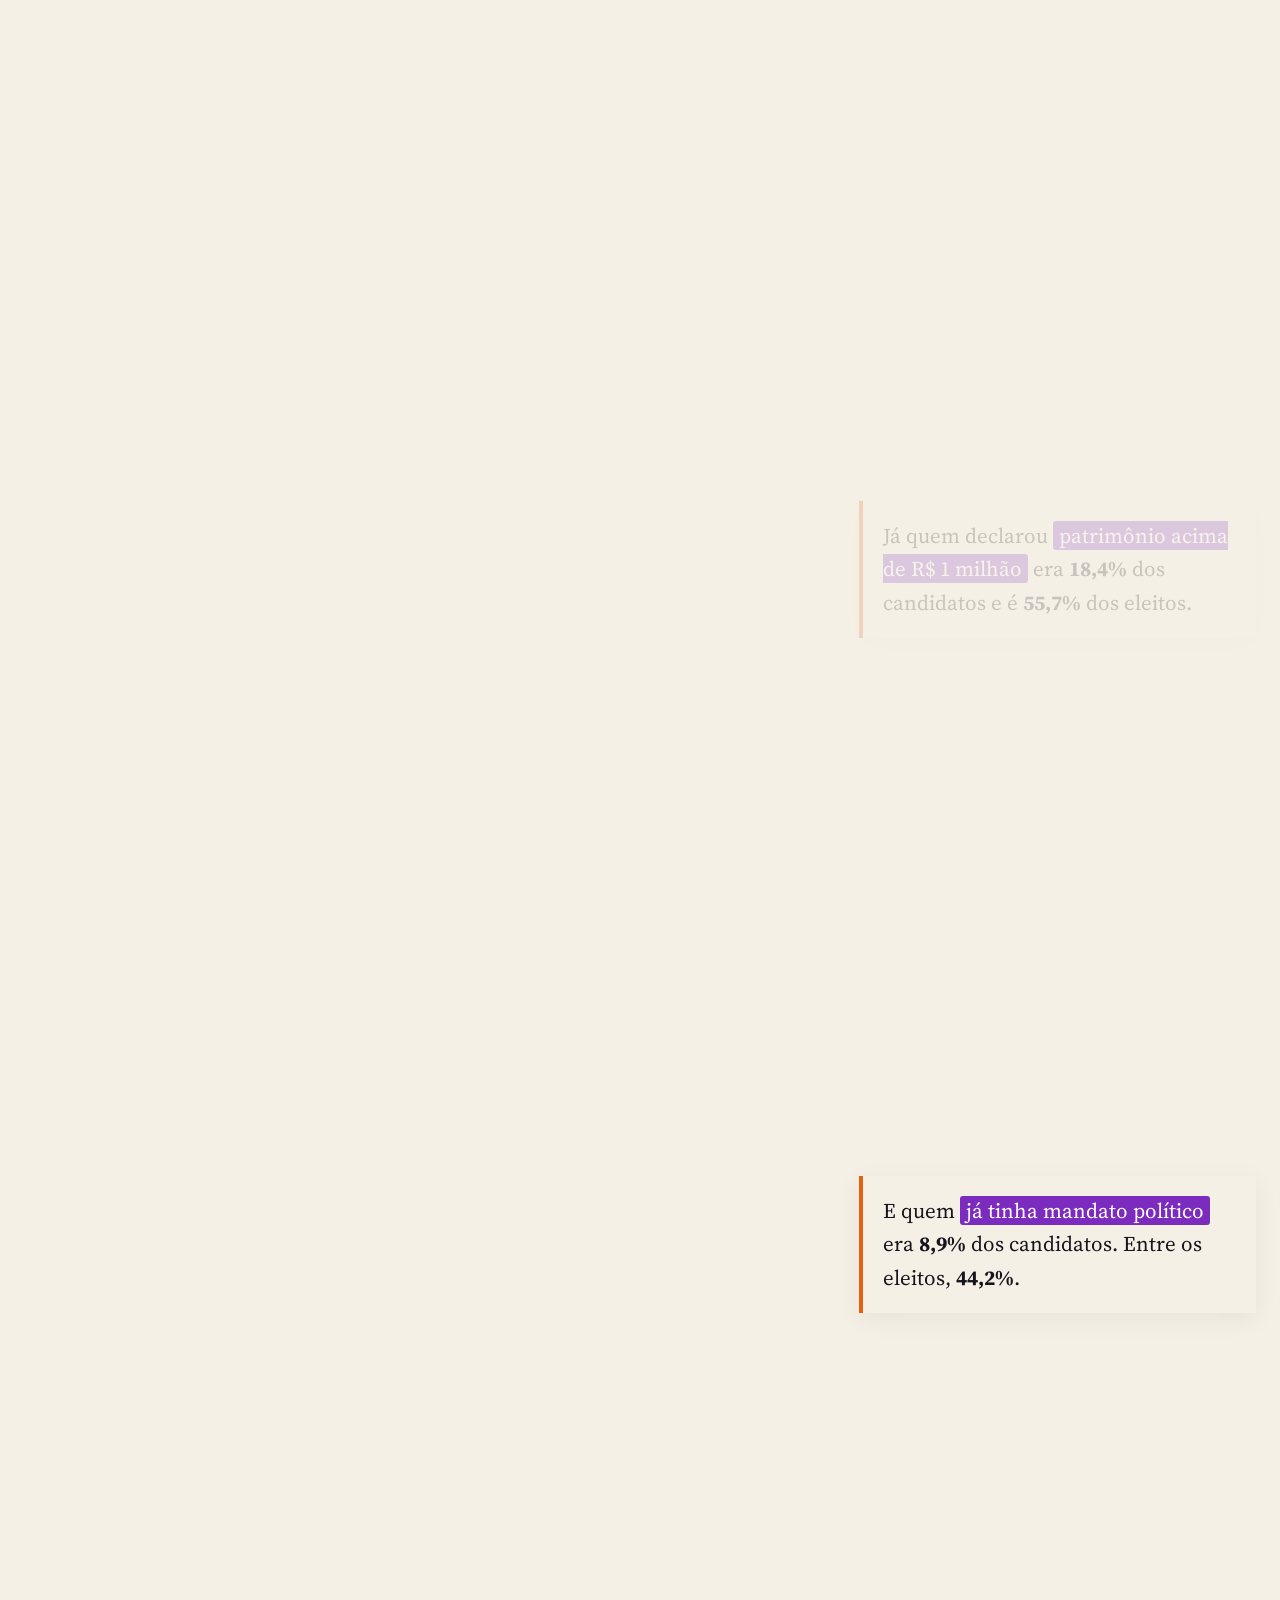
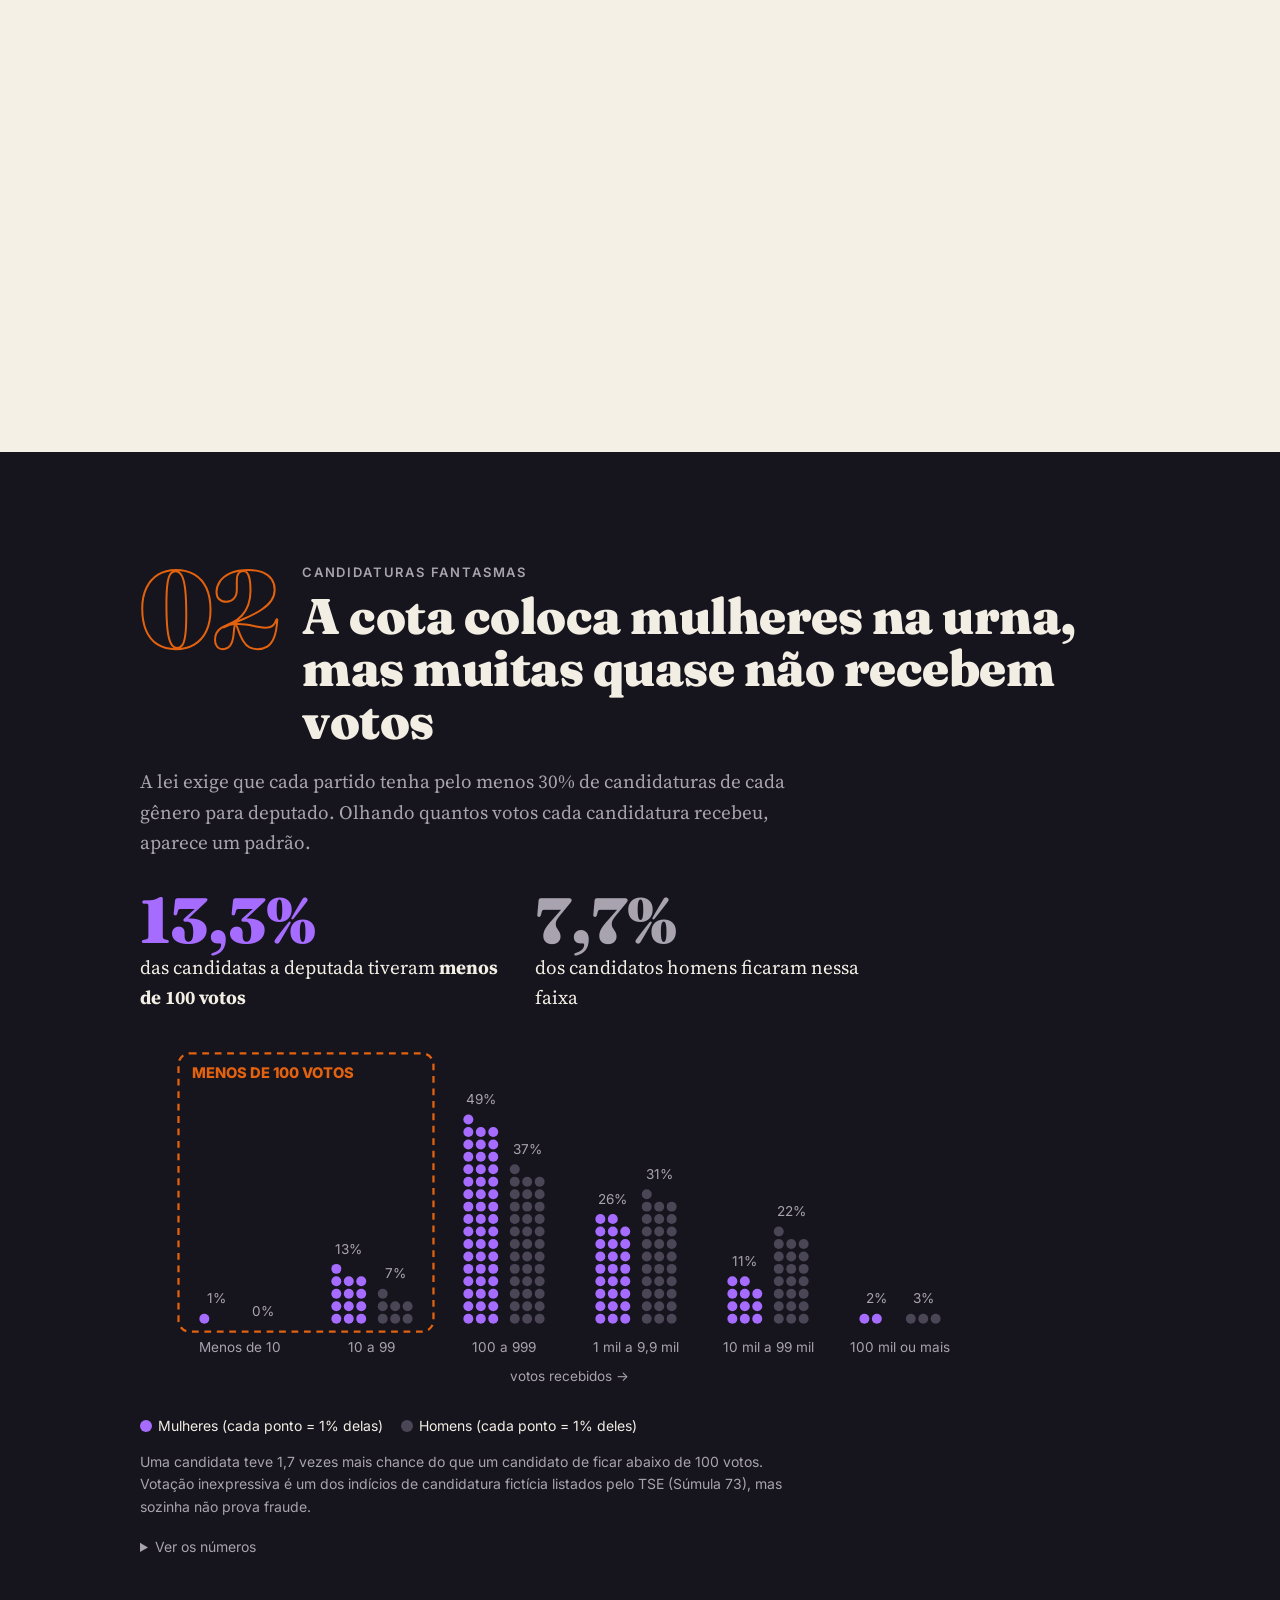
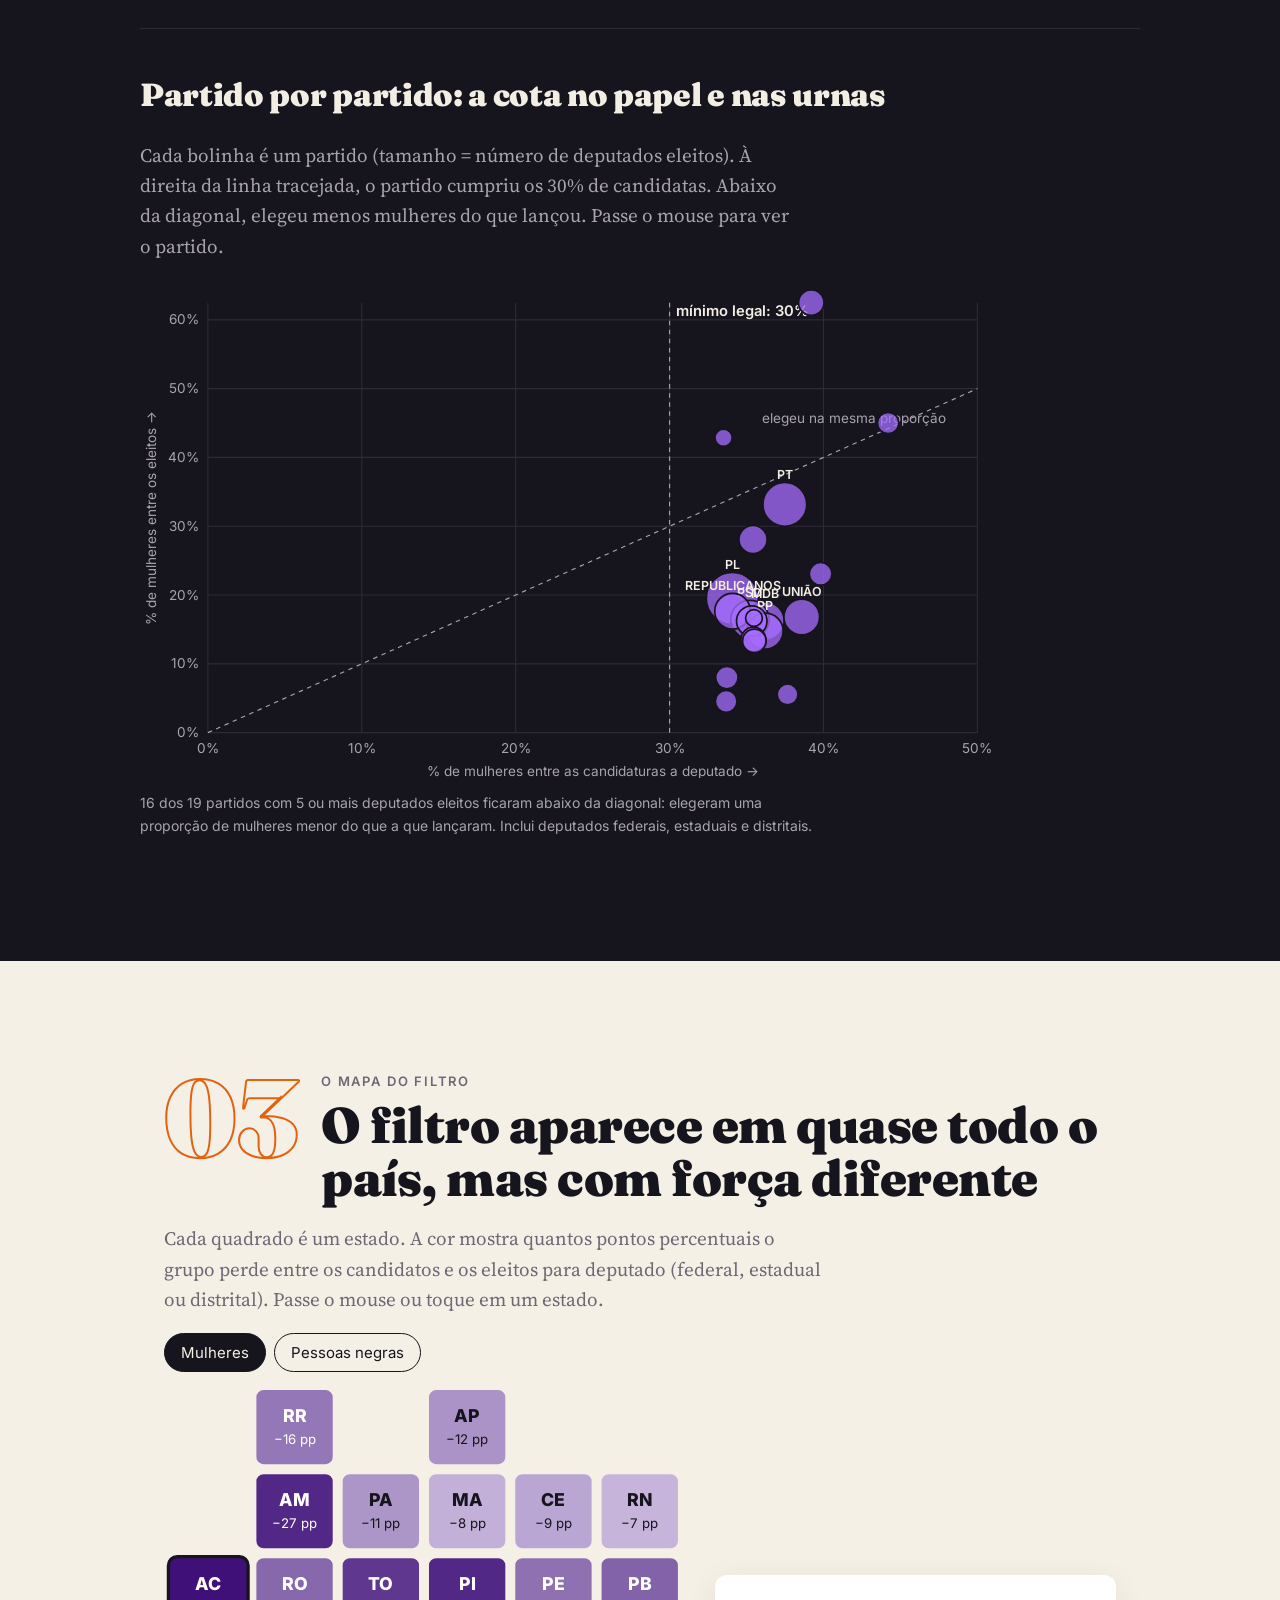
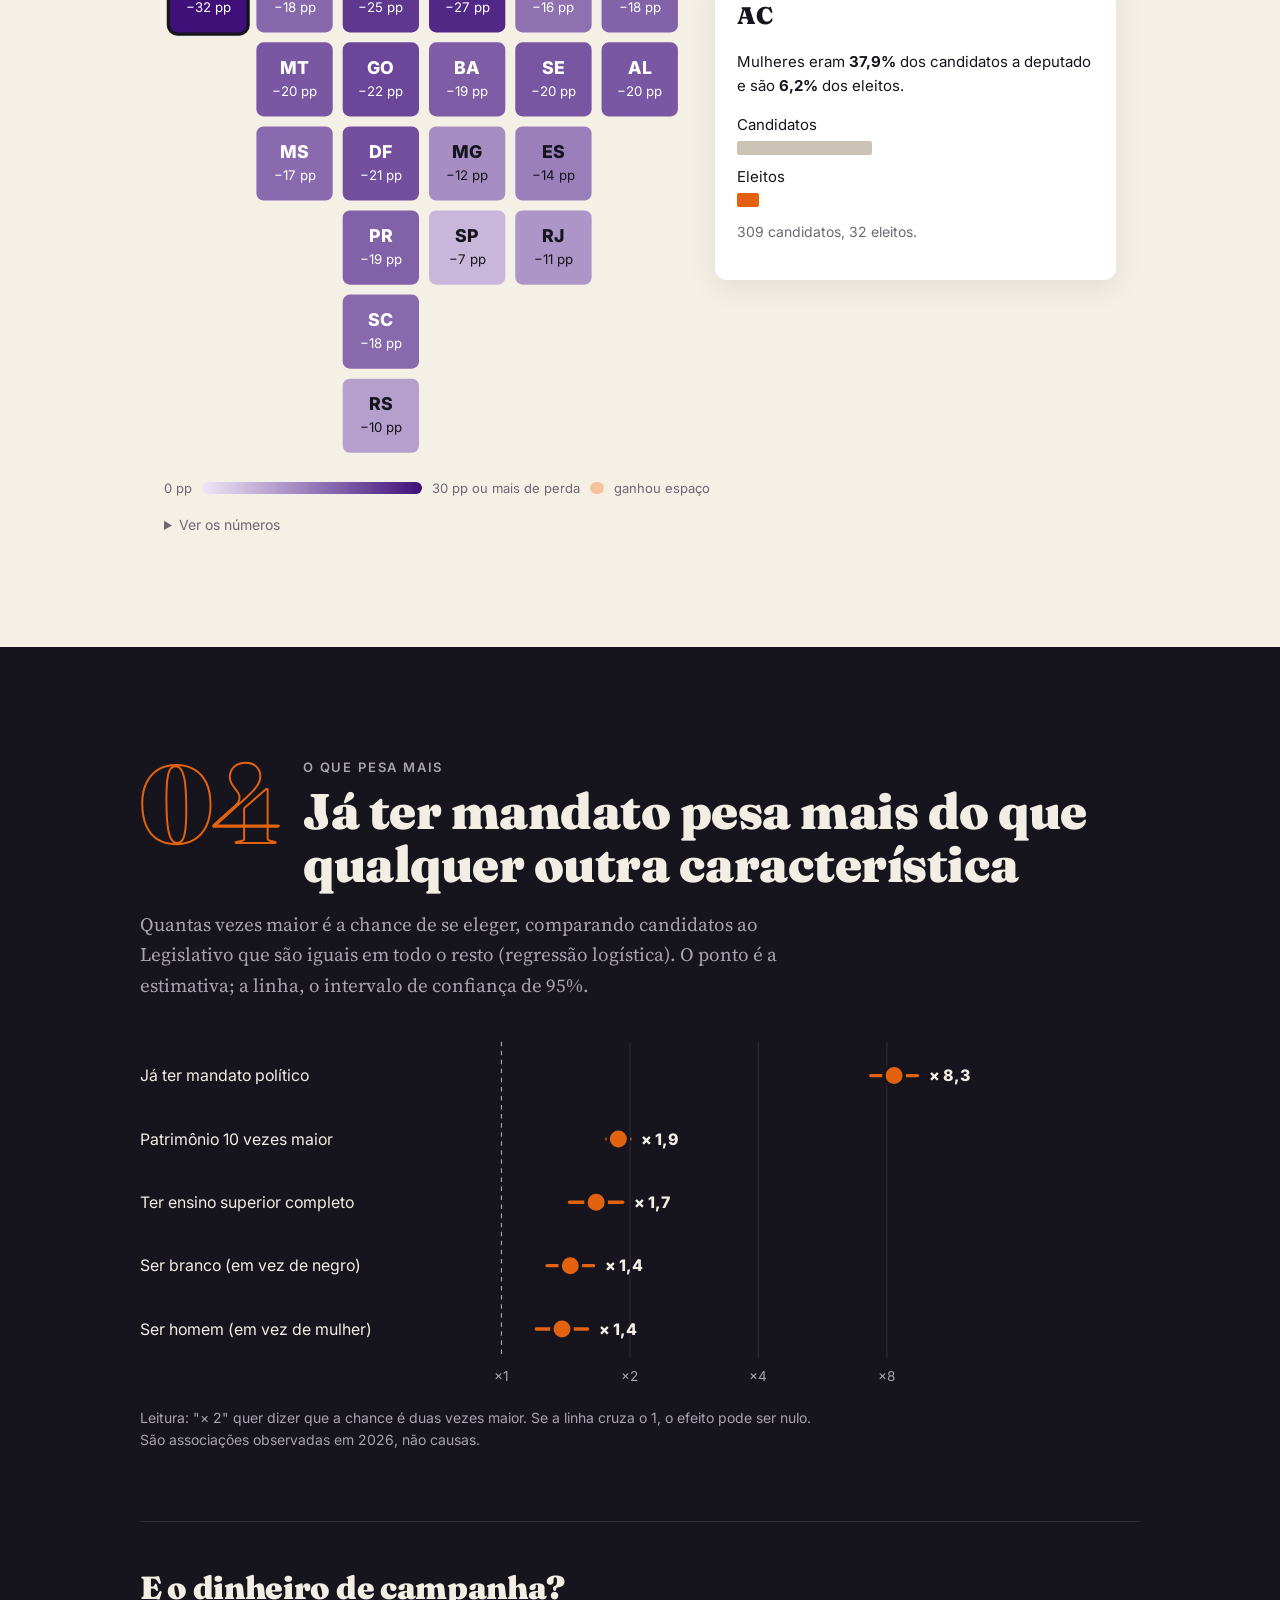
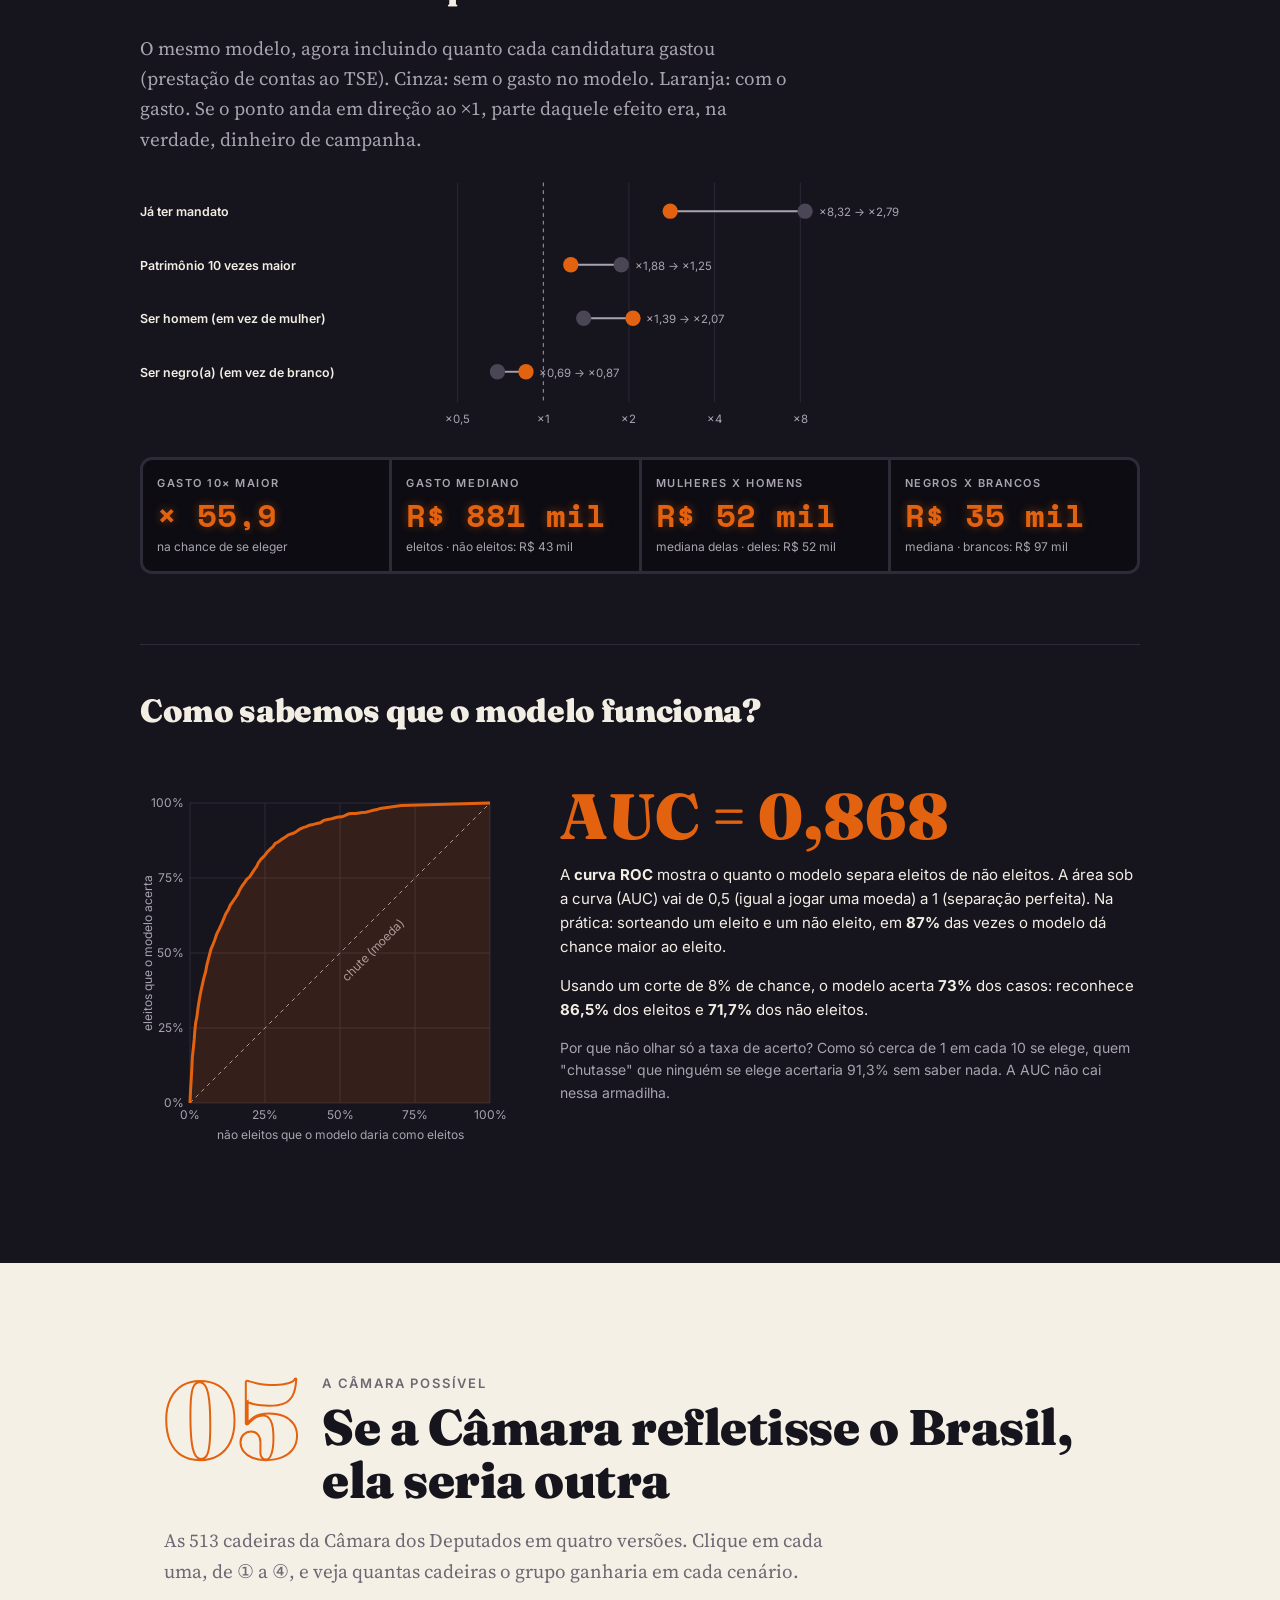
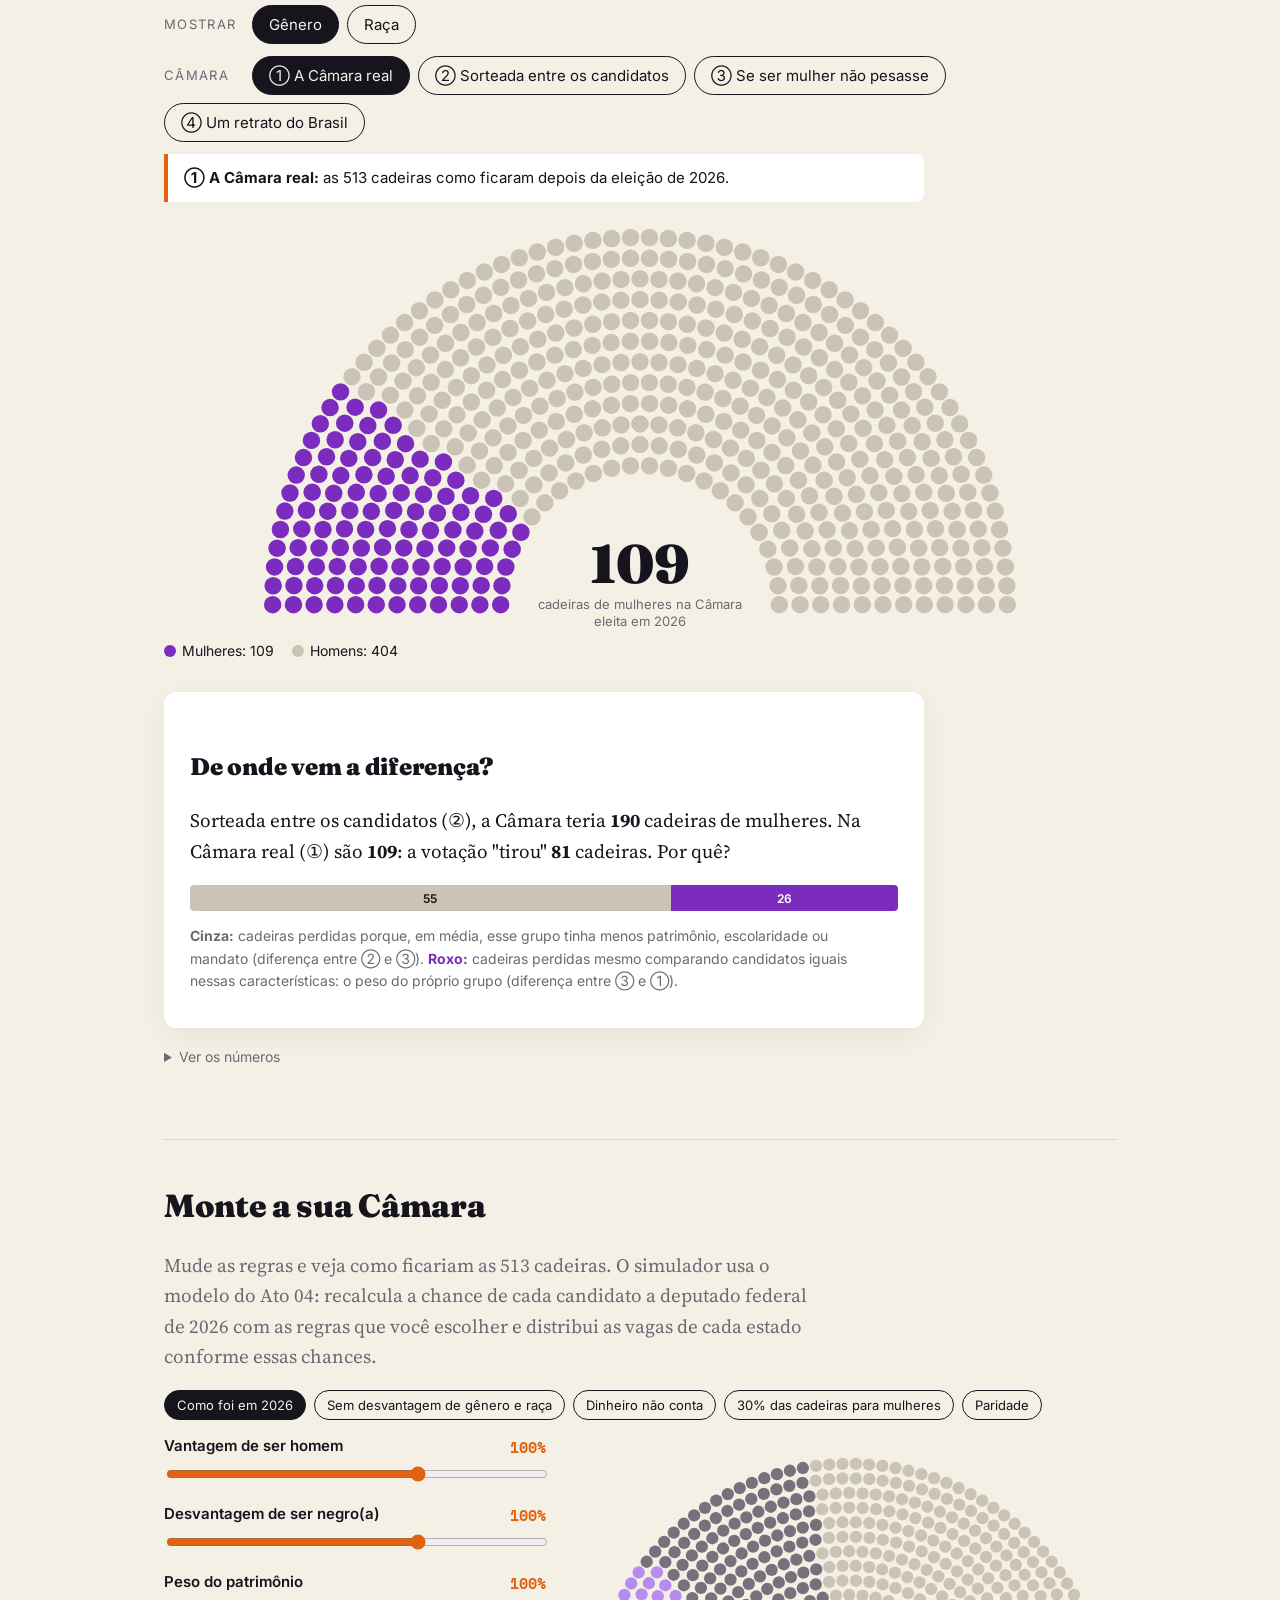
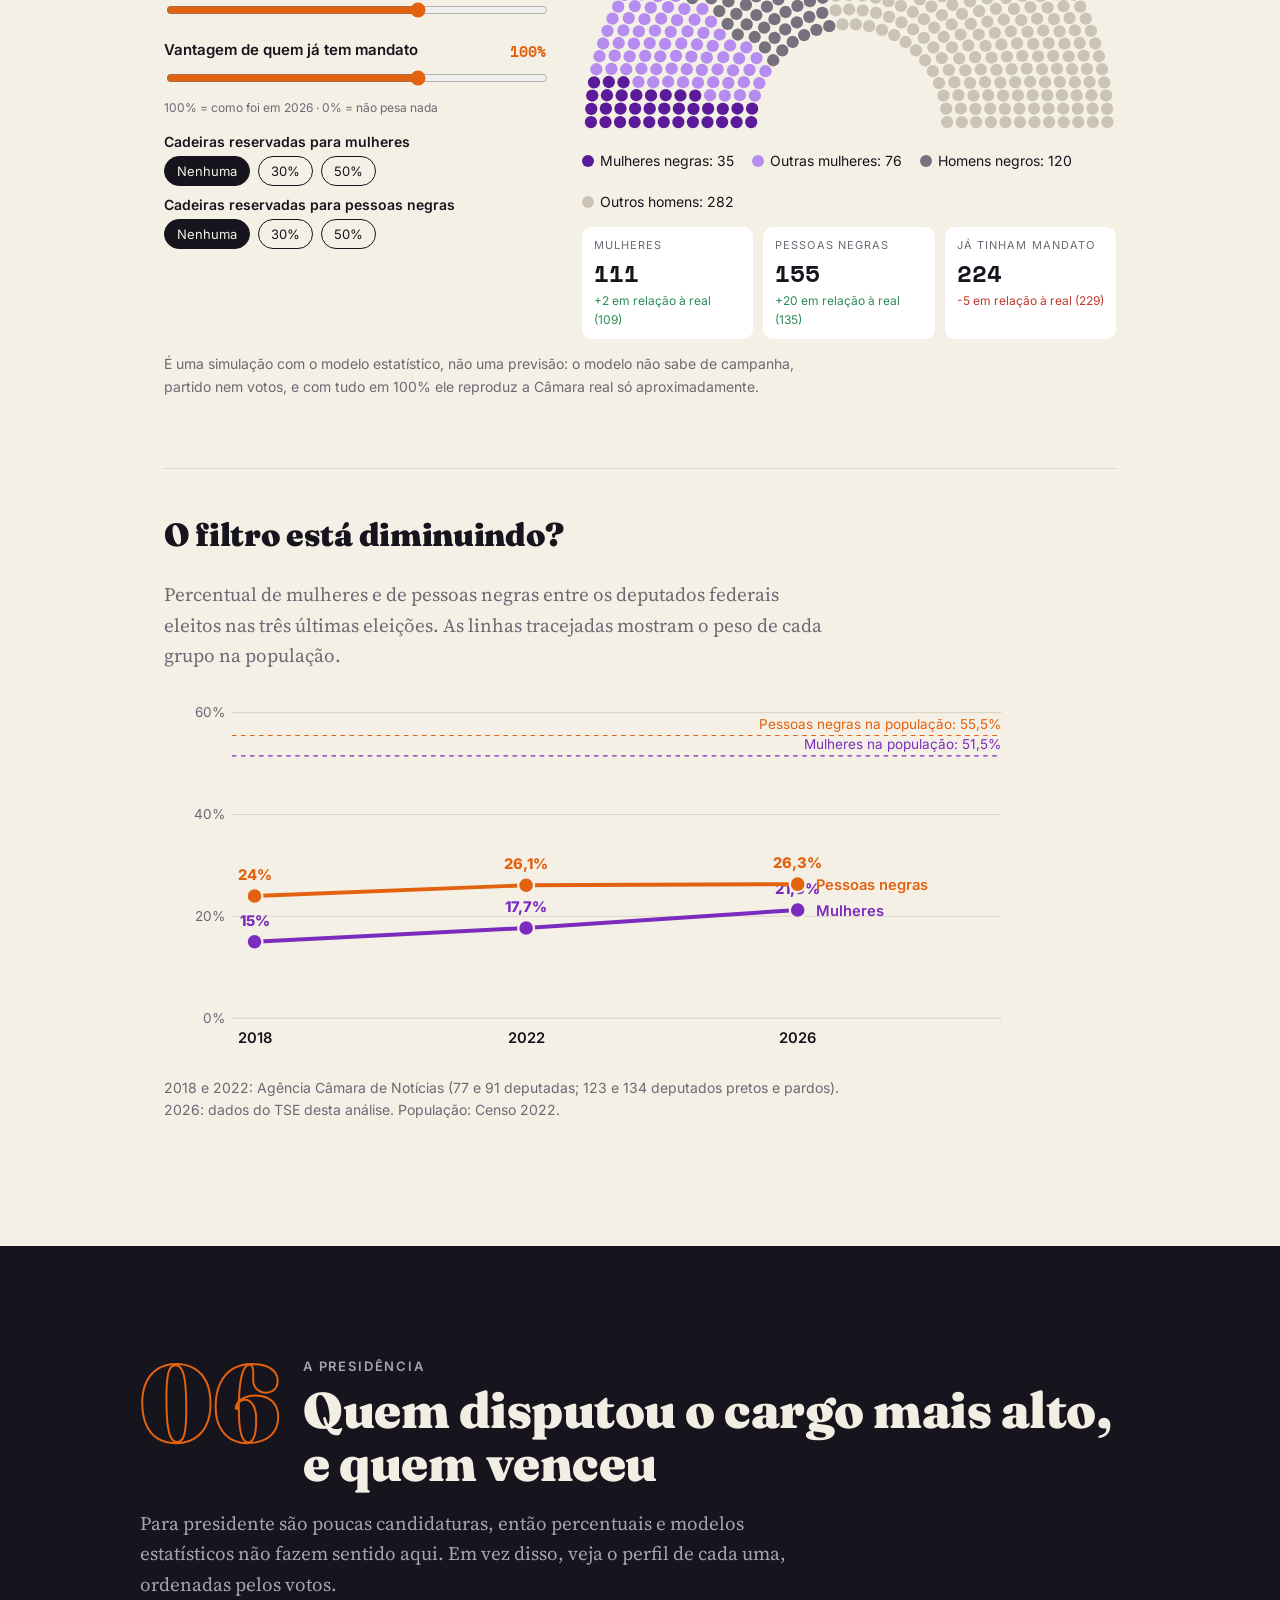
==== commit 69258e54: "Add files via upload" ====
--- a/dossie.html
+++ b/dossie.html
@@ -38,8 +38,30 @@
     <a href="#ato5" data-nome="A Câmara possível">5</a>
     <a href="#ato6" data-nome="A Presidência">6</a>
     <a href="#placar" data-nome="O placar dos eleitos">7</a>
-    <a href="#busca" data-nome="Procure um candidato">8</a>
   </nav>
+
+  <!-- ===== BUSCA (barra no topo) ===== -->
+  <section id="busca" class="barra-busca" aria-label="Procure um candidato">
+    <div class="bb-linha">
+      <p class="bb-titulo">Procure qualquer candidatura de 2026</p>
+      <div class="busca-caixa">
+        <input id="busca-campo" type="search" placeholder="Digite um nome de urna…" autocomplete="off"
+               aria-label="Buscar candidato pelo nome de urna">
+        <button id="busca-sorte" type="button">Me surpreenda</button>
+        <ul id="busca-sugestoes" class="sugestoes" role="listbox"></ul>
+      </div>
+    </div>
+    <p class="bb-explica" id="busca-explica">Estão aqui todas as candidaturas que foram para a urna, eleitas ou não.</p>
+    <div id="santinho" class="santinho-area"></div>
+  </section>
+  <style>
+    .barra-busca{position:relative;z-index:5;padding:70px clamp(16px,4vw,48px) 18px;background:#16141d;color:#f3eee4;border-bottom:1px solid #2e2b38}
+    .barra-busca .bb-linha{max-width:1100px;margin:0 auto;display:flex;flex-wrap:wrap;gap:12px 20px;align-items:center}
+    .barra-busca .bb-titulo{margin:0;font:700 15px Inter,Arial,sans-serif;letter-spacing:.04em}
+    .barra-busca .busca-caixa{flex:1;min-width:260px;margin:0}
+    .barra-busca .bb-explica{max-width:1100px;margin:6px auto 0;font:13px Inter,Arial,sans-serif;color:#a9a3b0}
+    .barra-busca .santinho-area{max-width:1100px;margin:0 auto}
+  </style>
 
   <!-- ===== CAPA ===== -->
   <header class="capa escuro">
@@ -322,25 +344,6 @@
     <p class="nota" id="placar-nota"></p>
   </section>
 
-  <!-- ===== ATO 8: A BUSCA ===== -->
-  <section id="busca" class="ato">
-    <div class="cabeca-ato">
-      <span class="num-ato">08</span>
-      <div>
-        <p class="numero-ato">Procure um candidato</p>
-        <h2>Ache qualquer candidatura de 2026</h2>
-      </div>
-    </div>
-    <p class="explica" id="busca-explica">Digite o nome de urna. Estão aqui todas as candidaturas
-      que foram para a urna, eleitas ou não.</p>
-    <div class="busca-caixa">
-      <input id="busca-campo" type="search" placeholder="Digite um nome de urna…" autocomplete="off"
-             aria-label="Buscar candidato pelo nome de urna">
-      <button id="busca-sorte" type="button">Me surpreenda</button>
-      <ul id="busca-sugestoes" class="sugestoes" role="listbox"></ul>
-    </div>
-    <div id="santinho" class="santinho-area"></div>
-  </section>
 
   <!-- letreiro de apuração -->
   <div class="letreiro letreiro-2" aria-hidden="true"><div class="letreiro-faixa"></div></div>
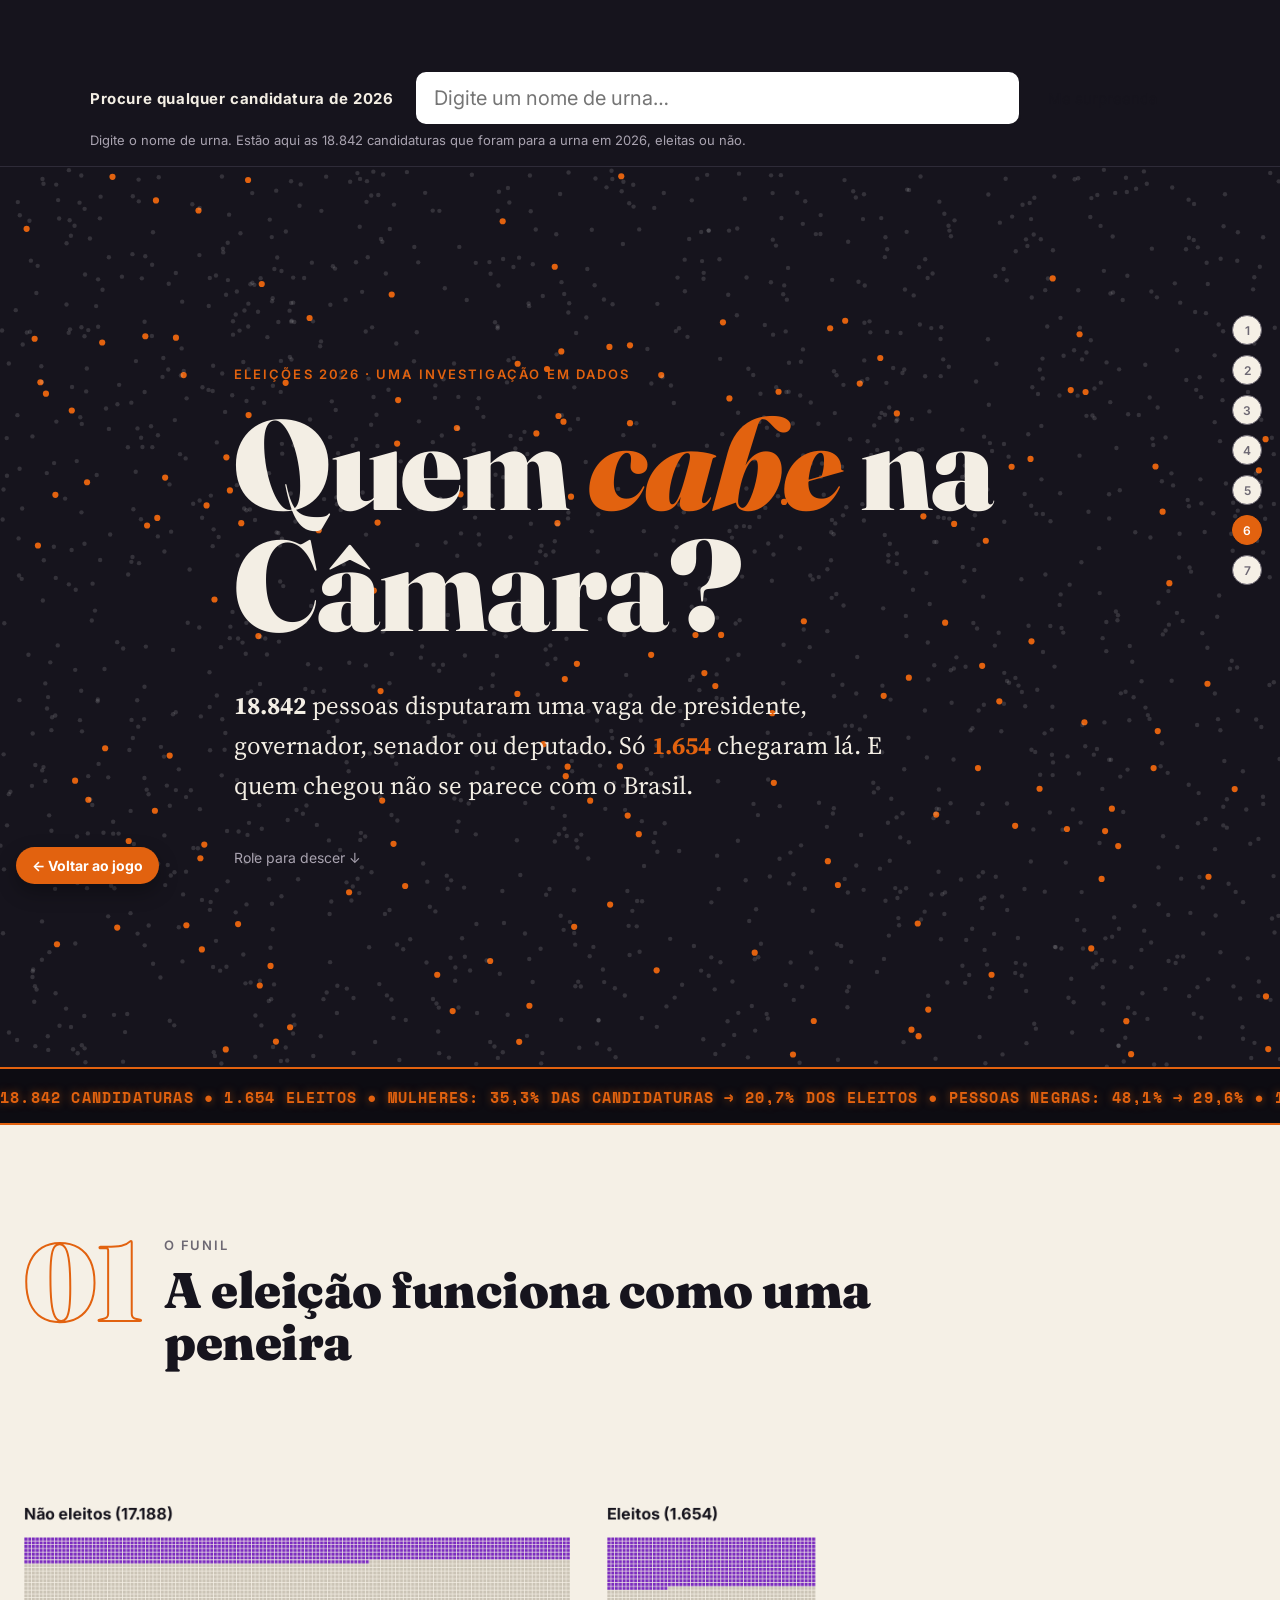
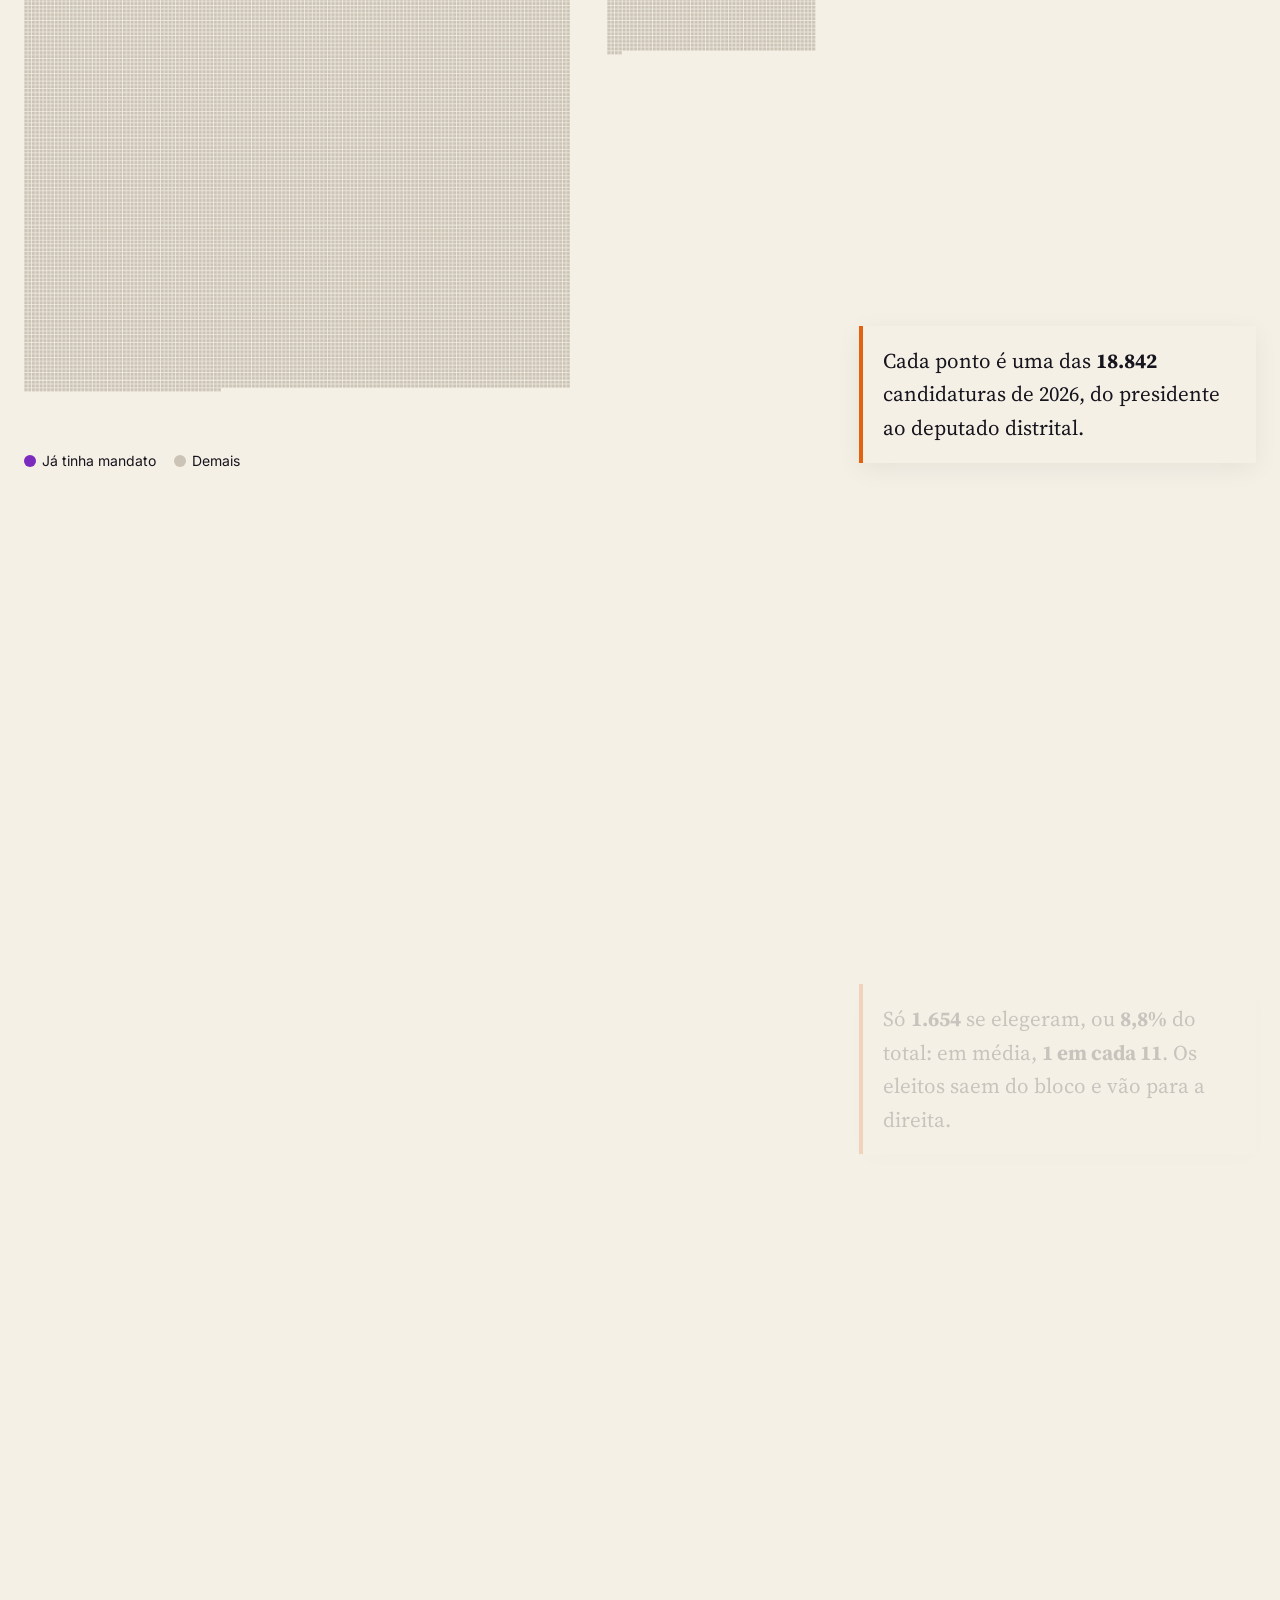
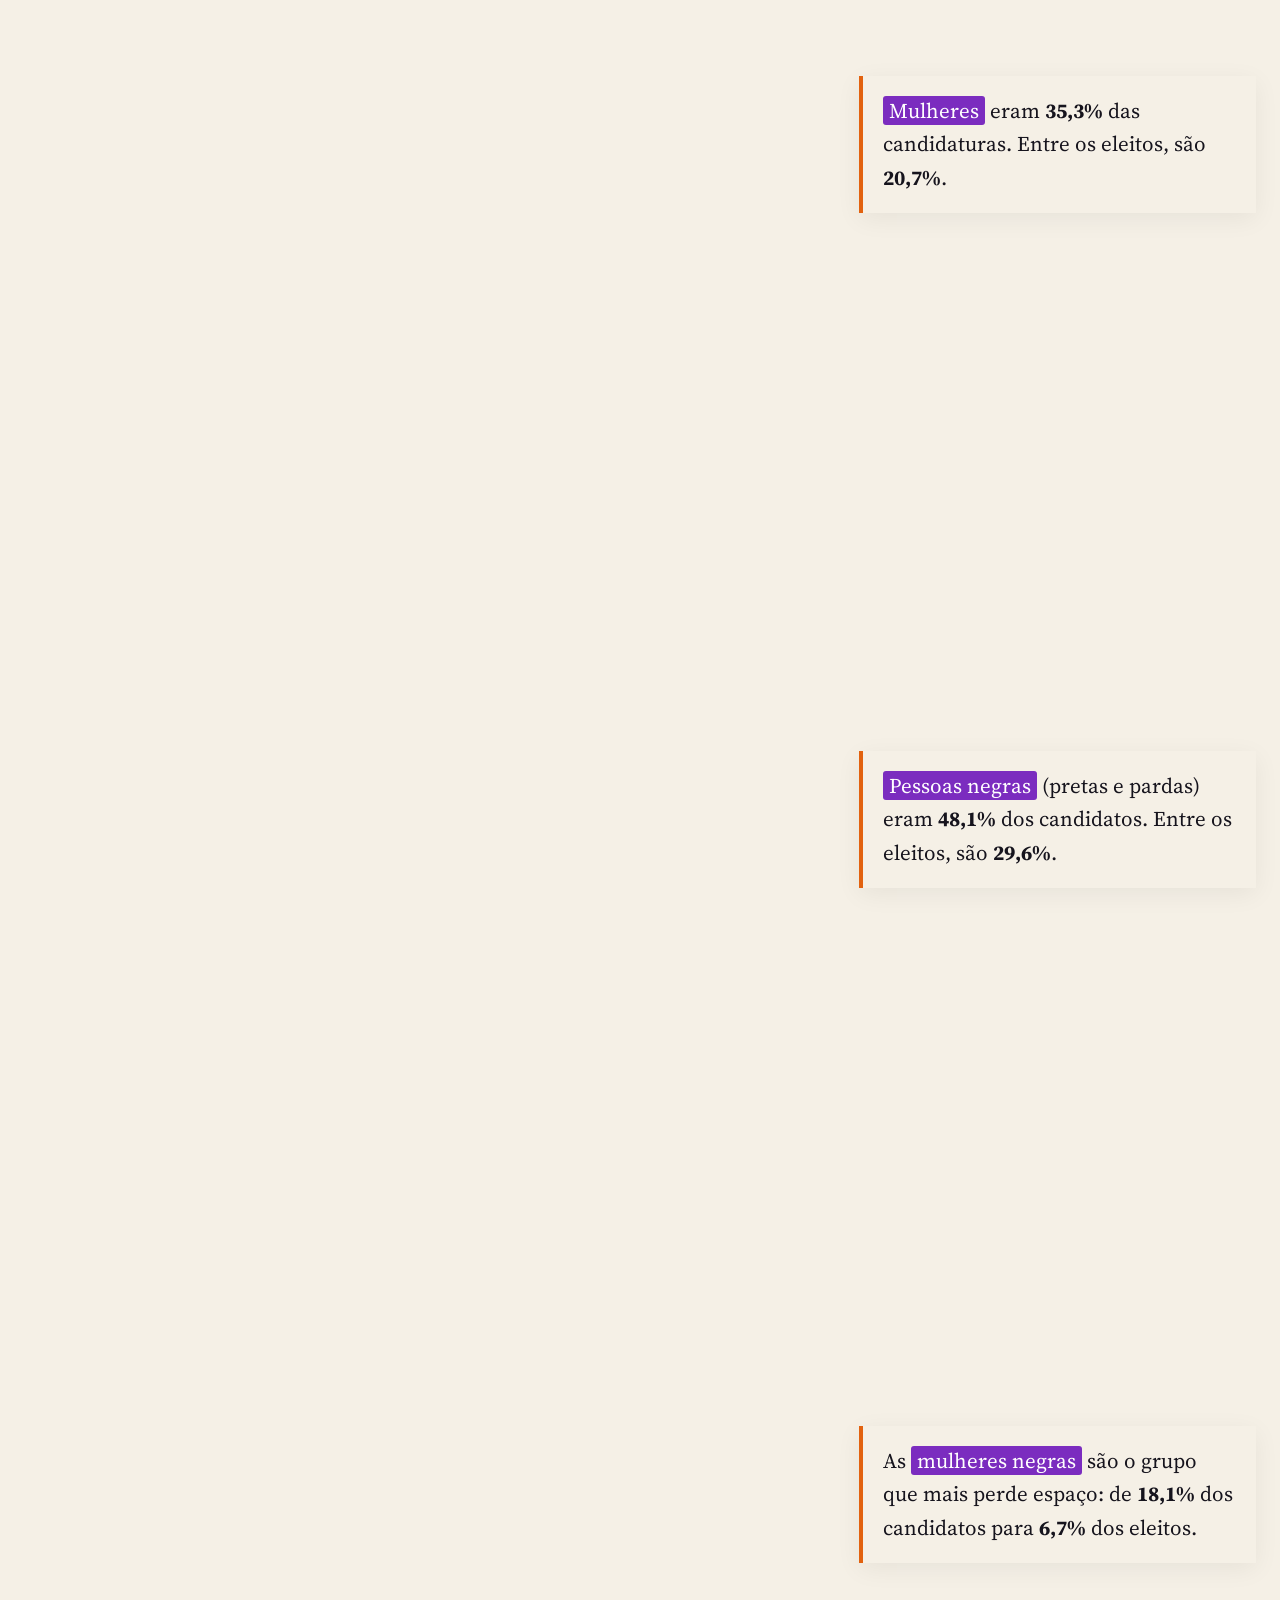
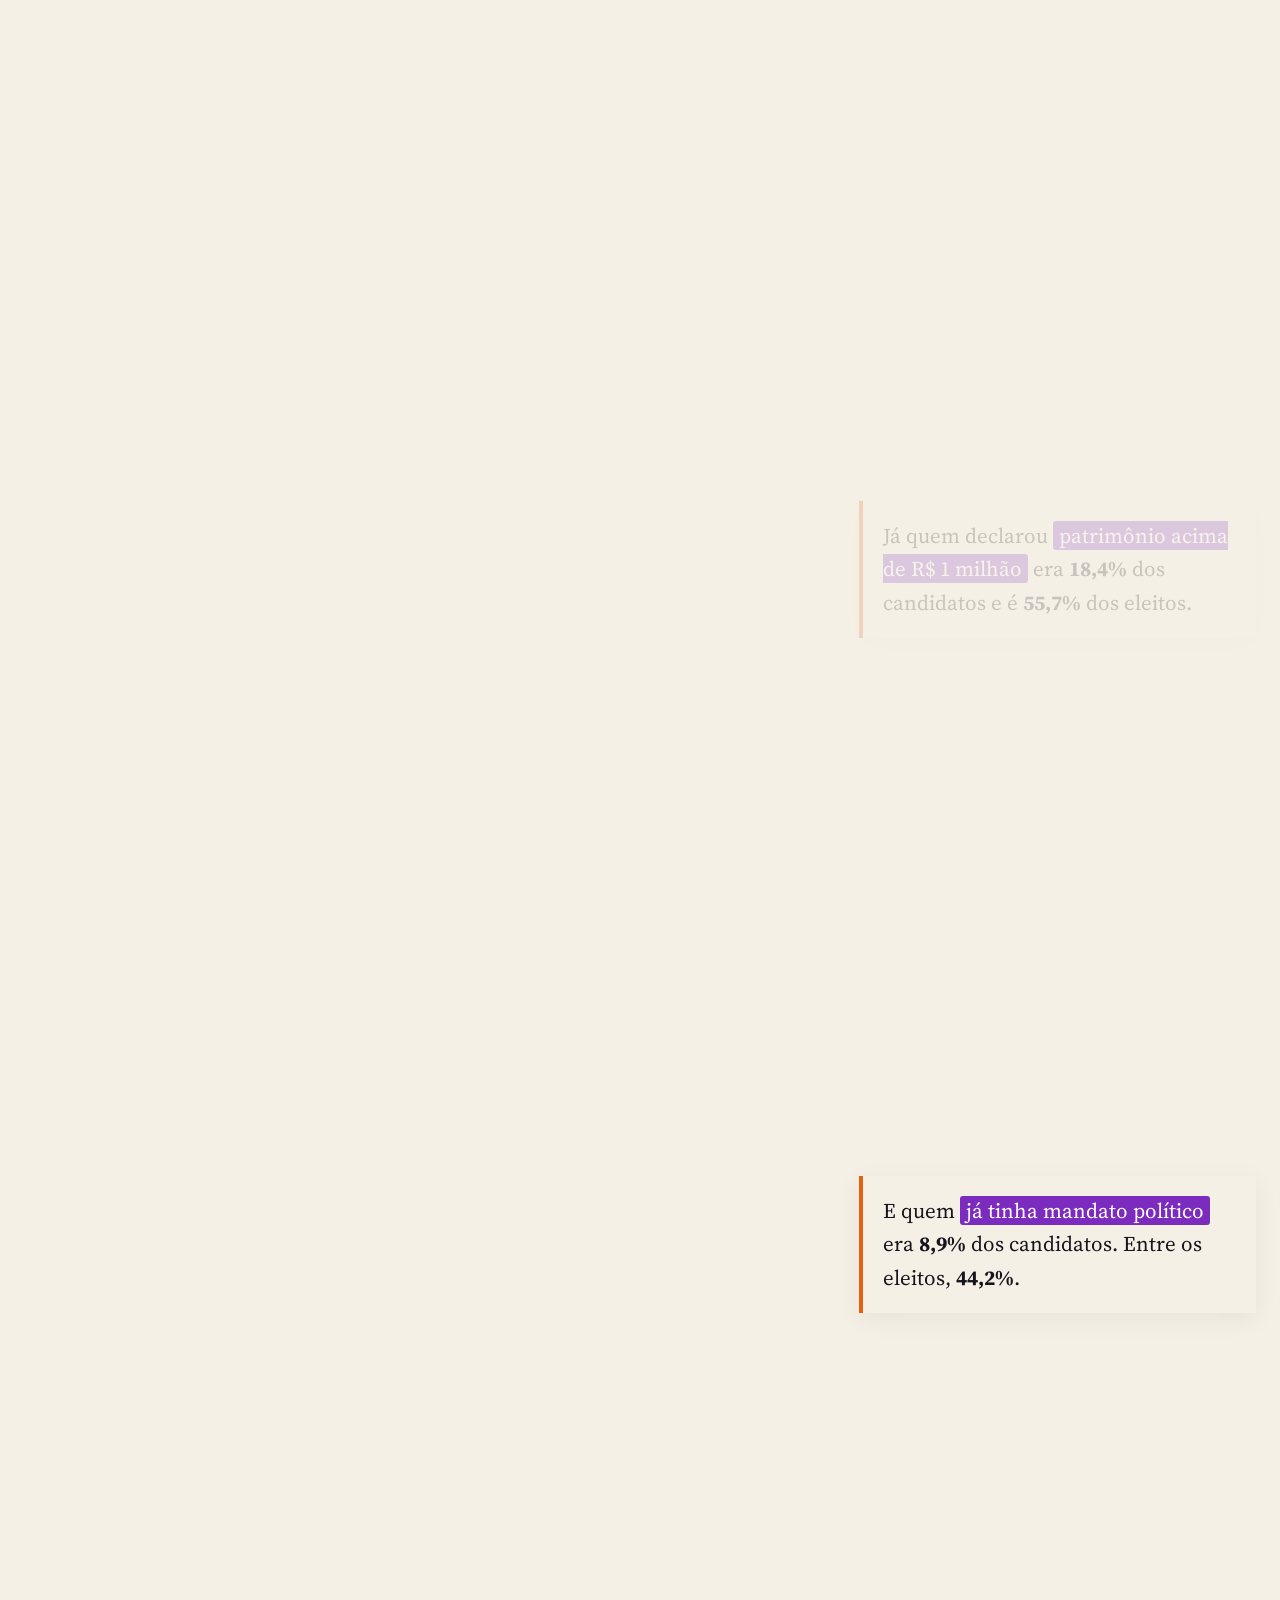
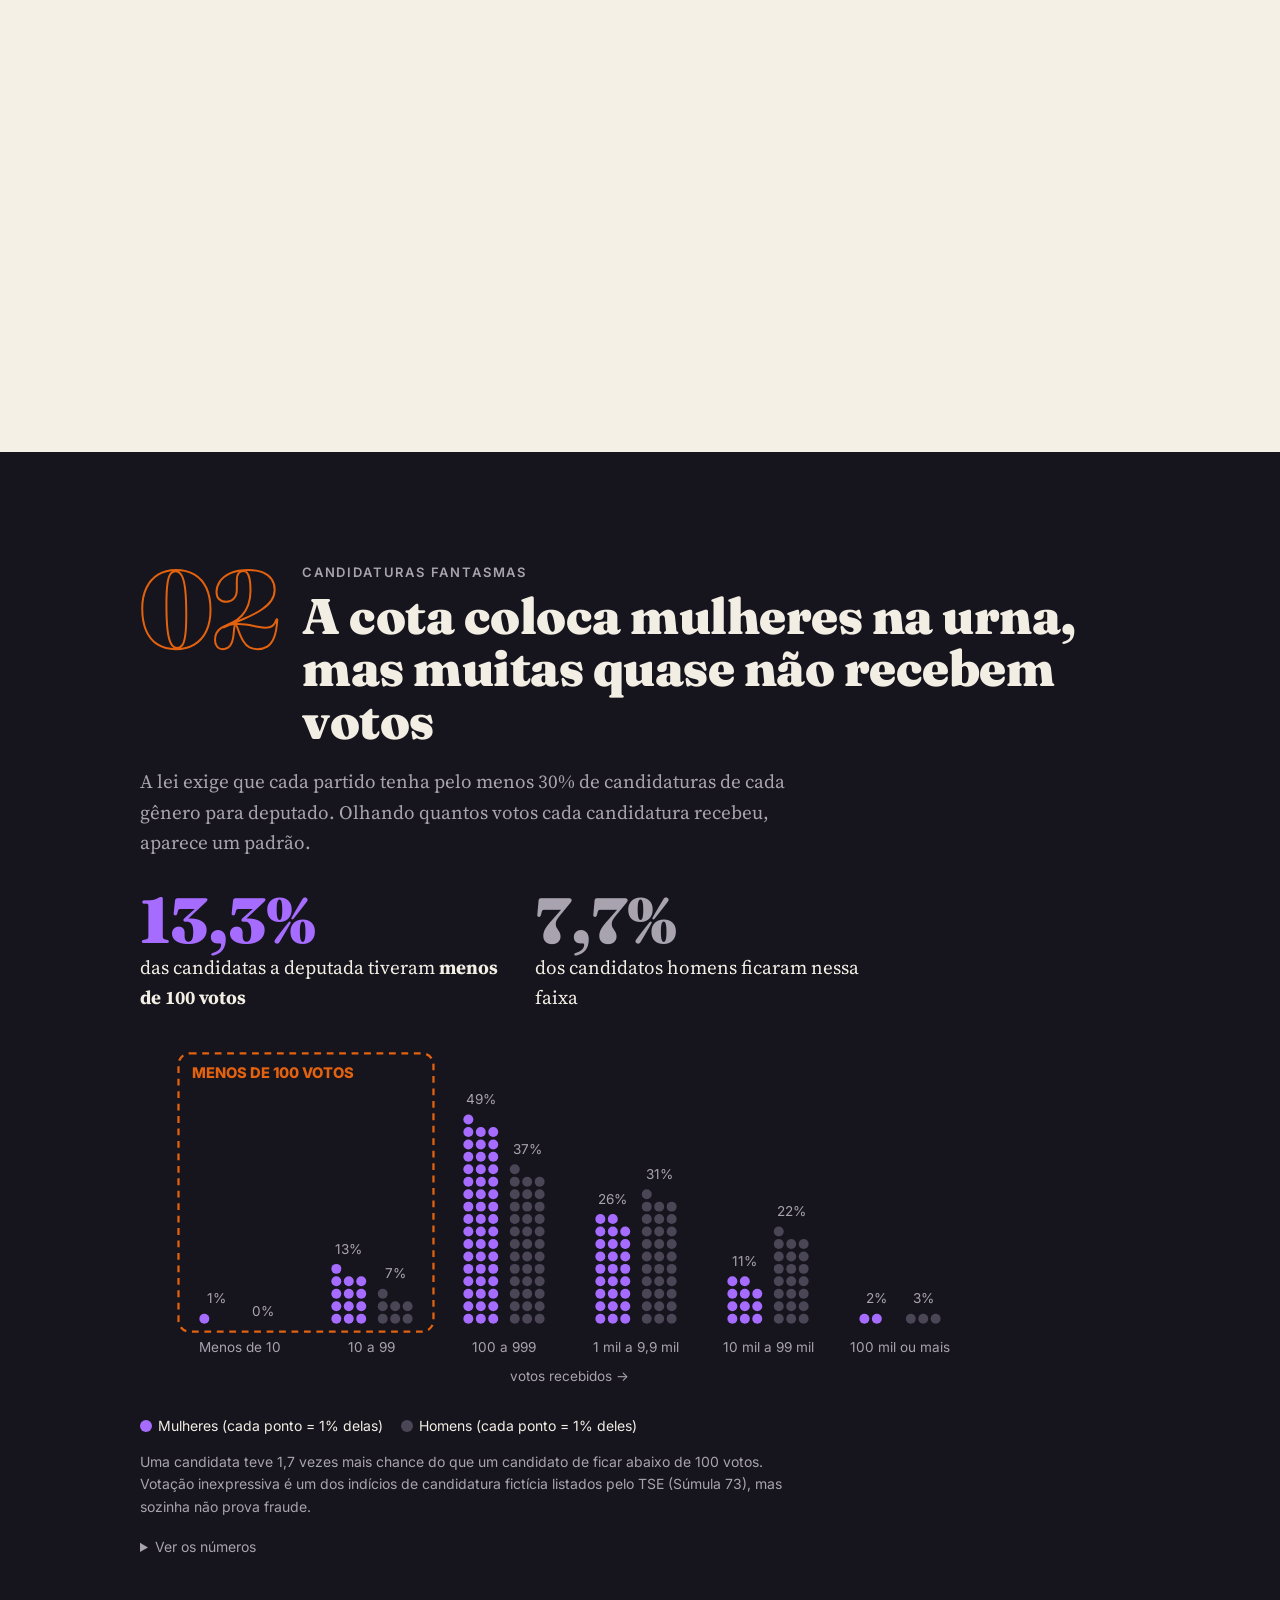
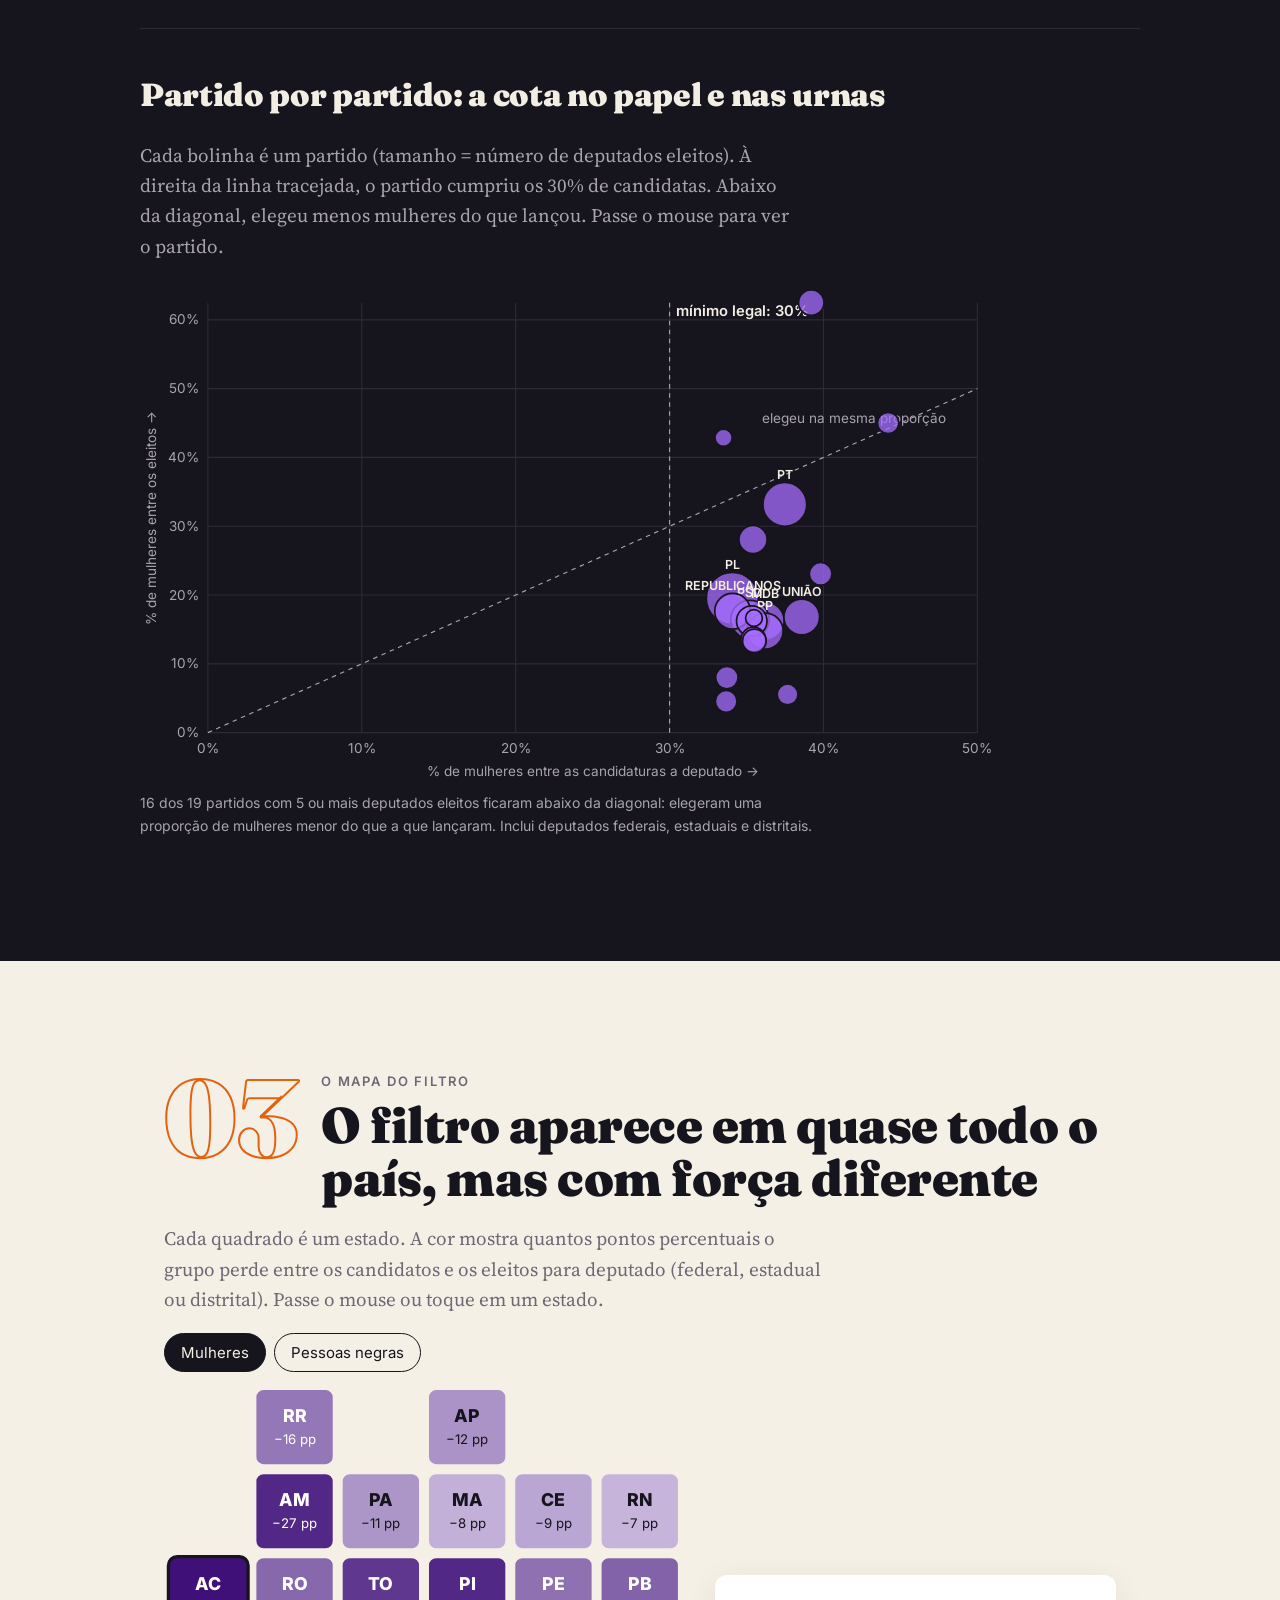
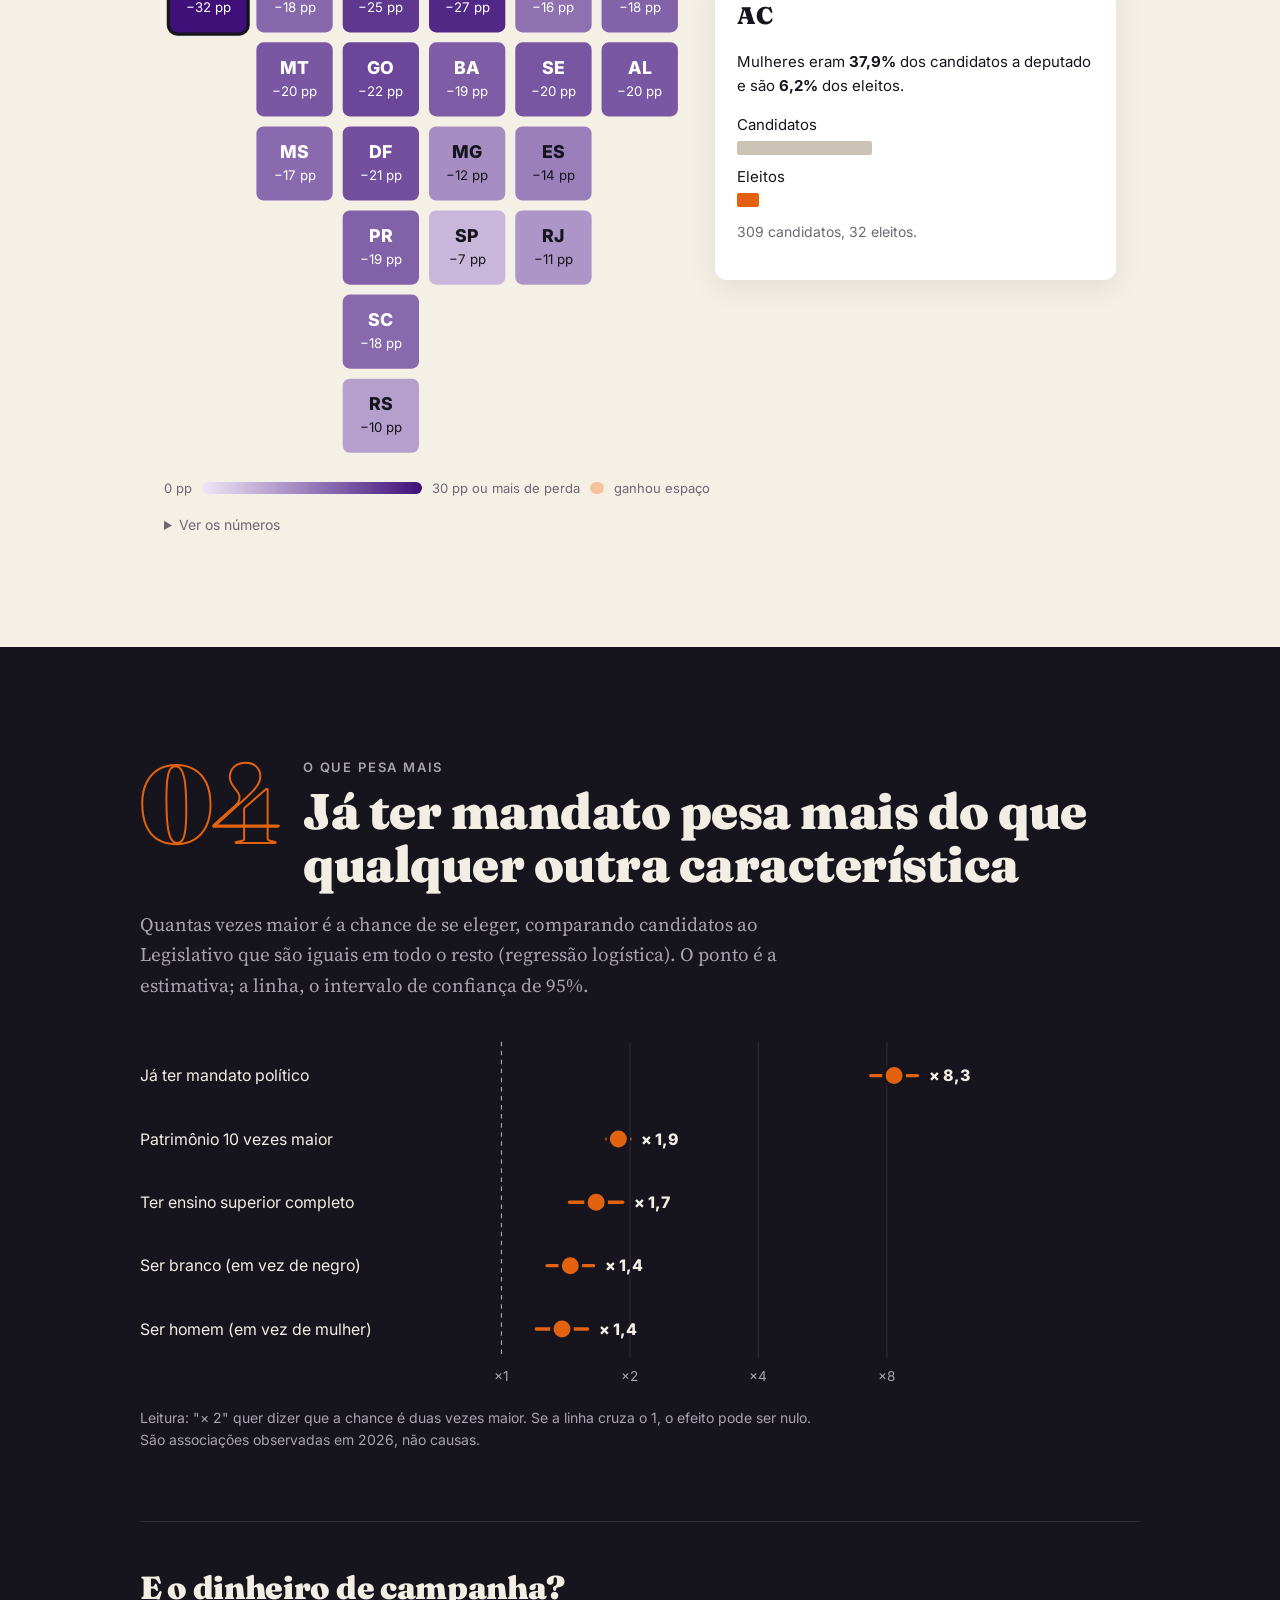
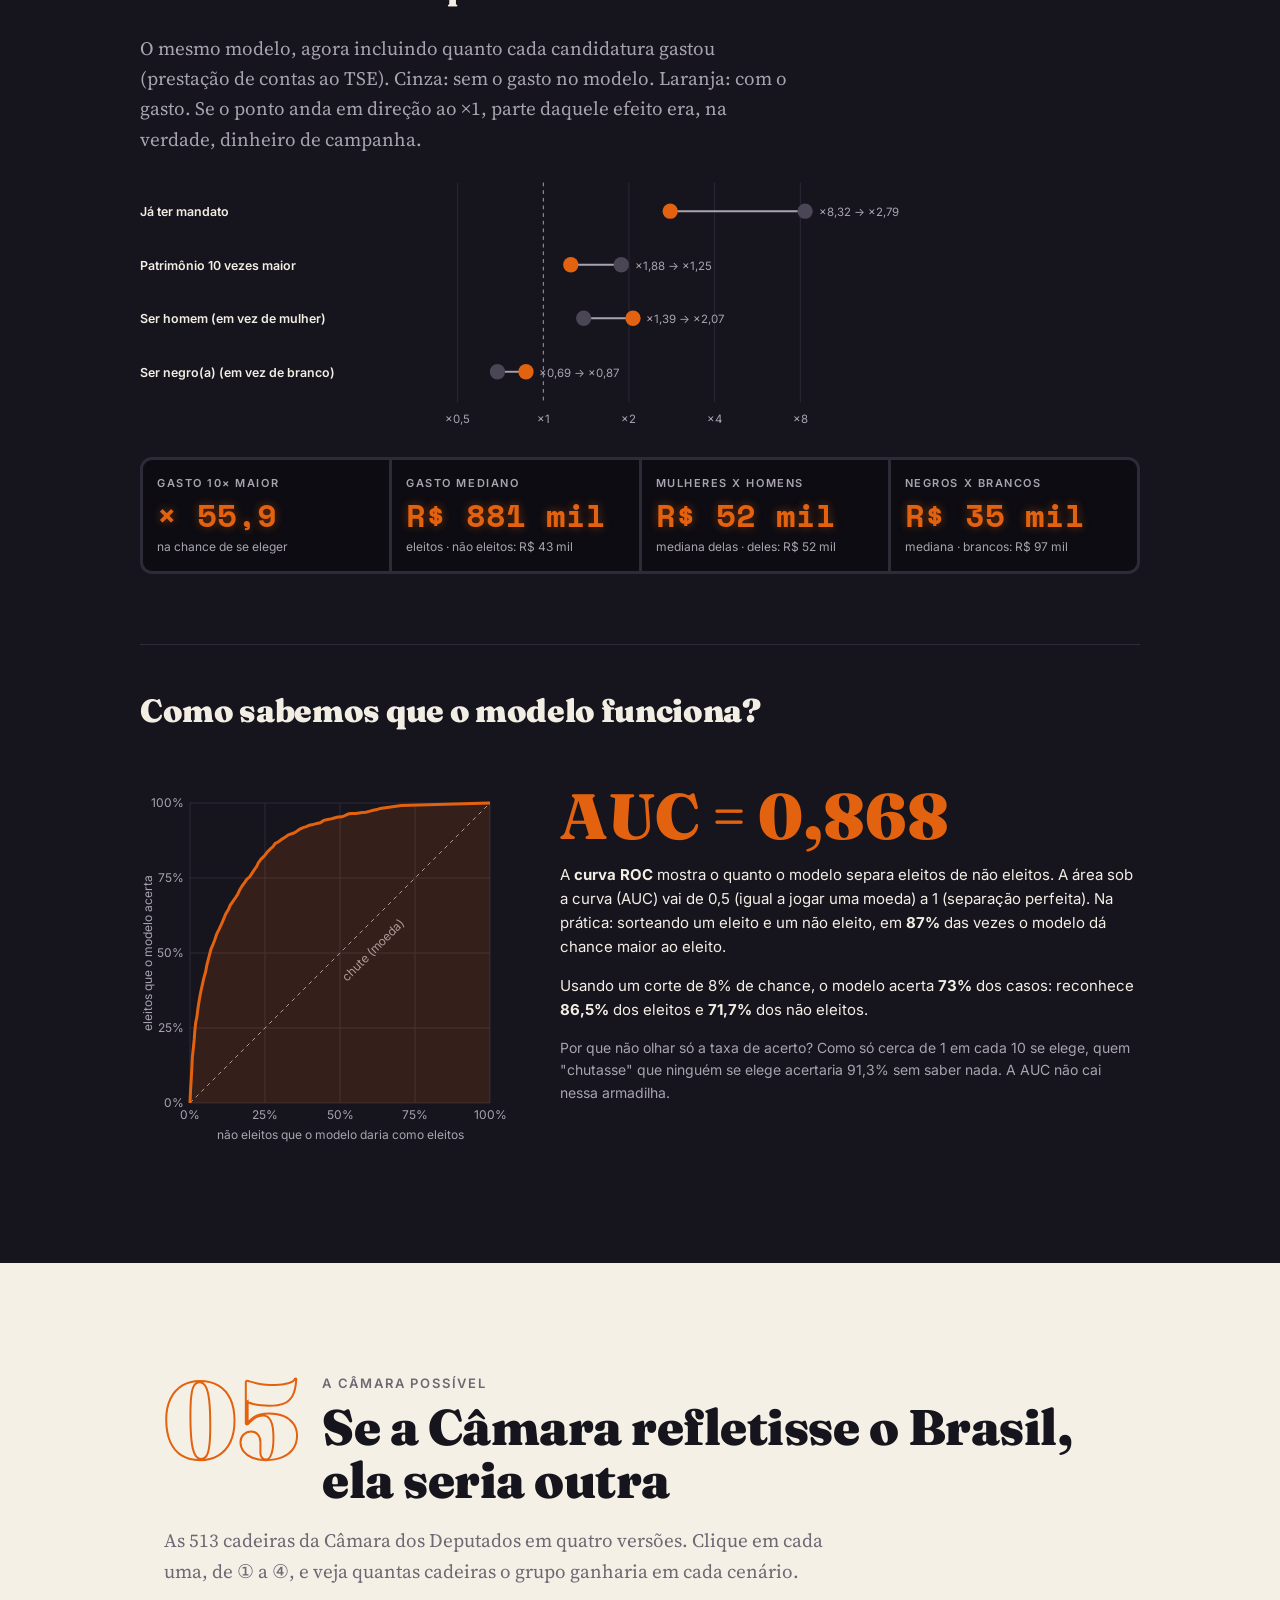
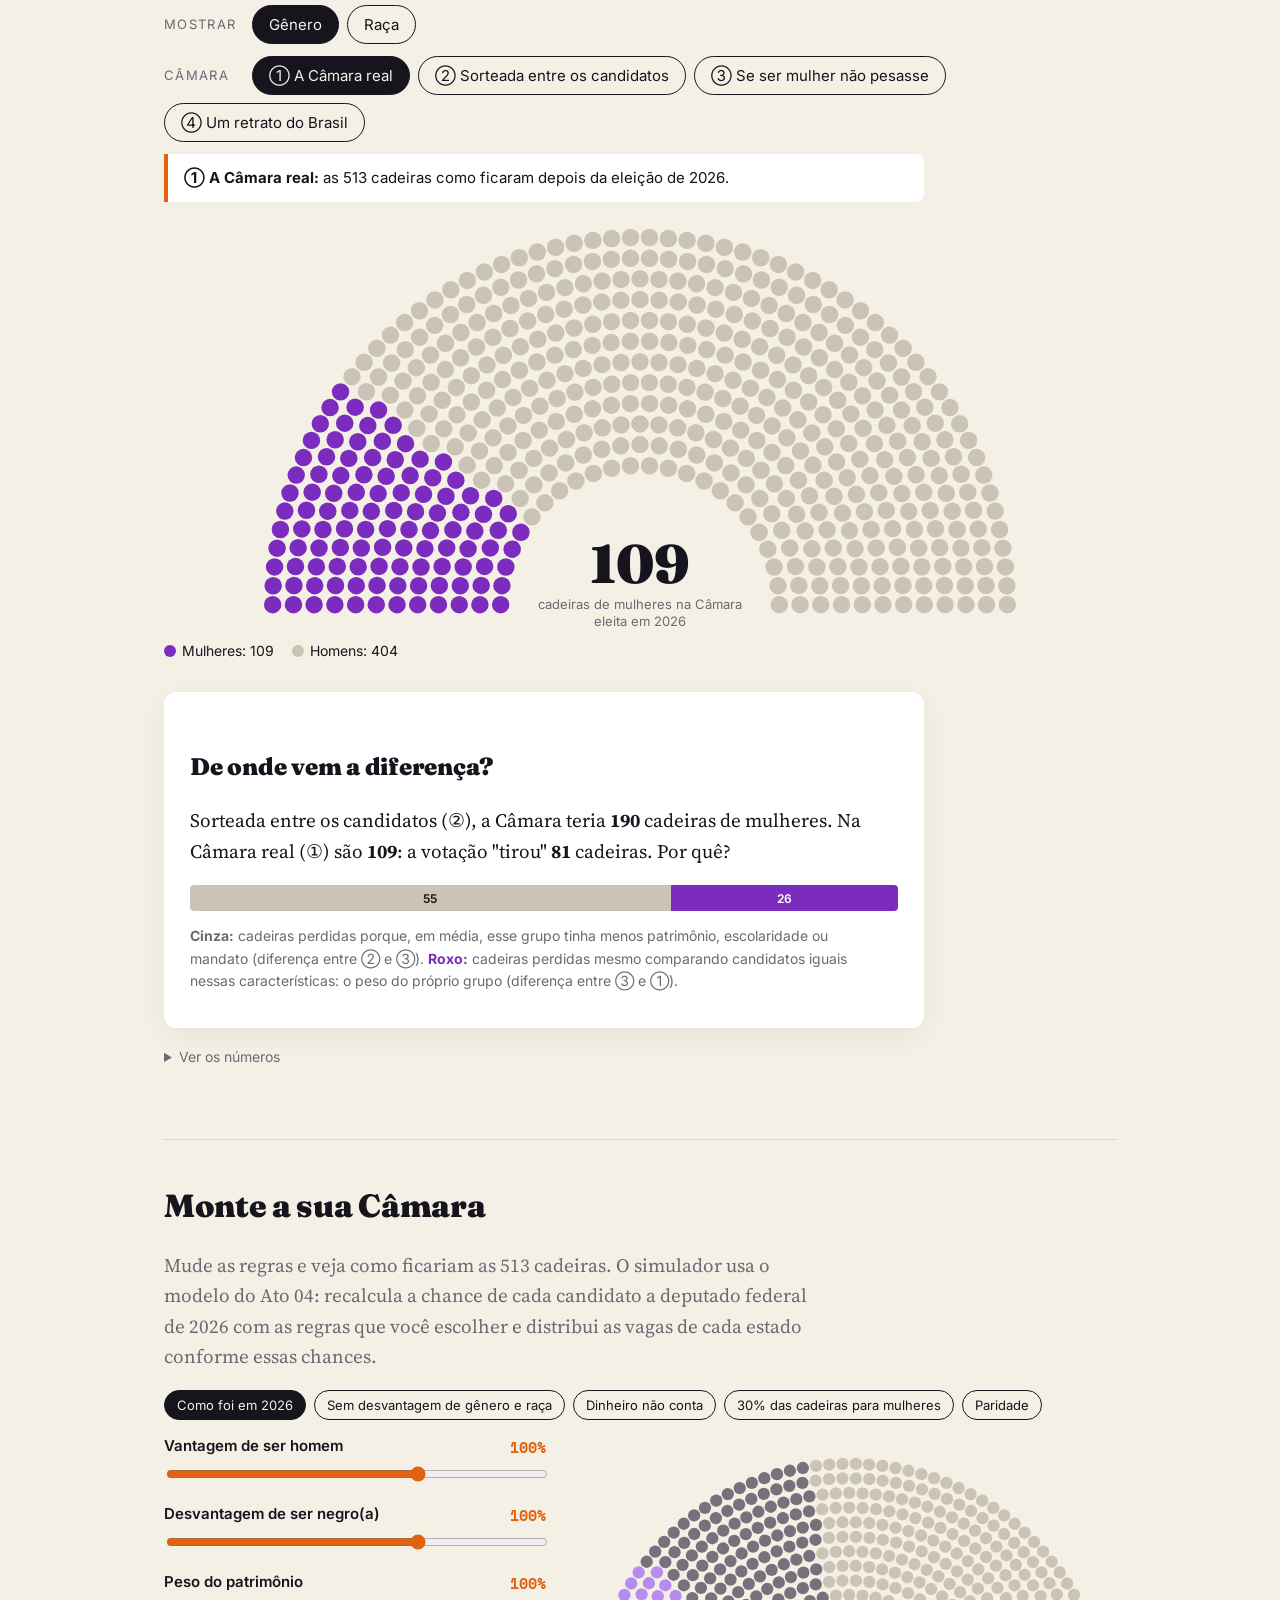
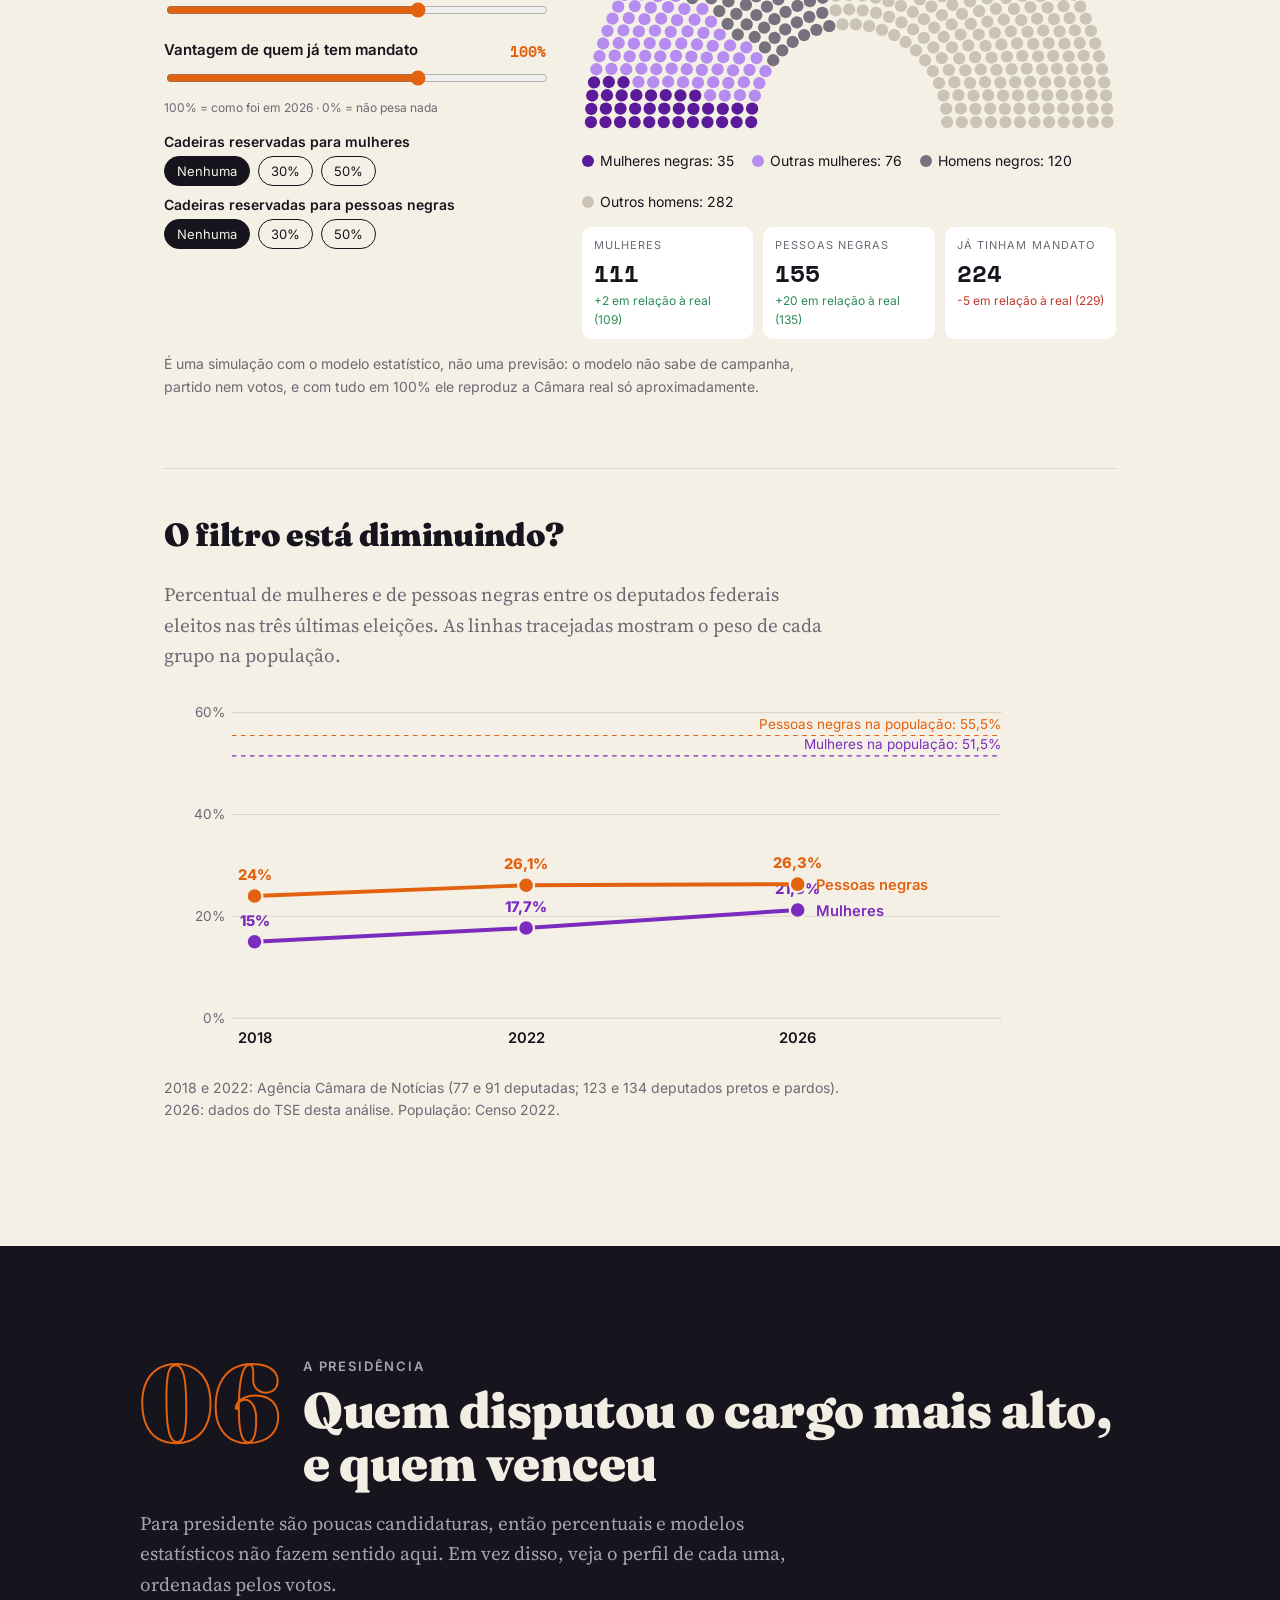
==== commit 6733c26f: "Add files via upload" ====
--- a/dossie.html
+++ b/dossie.html
@@ -75,9 +75,6 @@
         chegaram lá. E quem chegou não se parece com o Brasil.
       </p>
       <p class="rolar">Role para descer <span>↓</span></p>
-      <button id="instalar" class="botao-instalar" type="button" hidden>Instalar como app</button>
-      <p id="dica-ios" class="dica-ios" hidden>Para instalar no iPhone: toque em <b>Compartilhar</b> e depois em
-        <b>Adicionar à Tela de Início</b>.</p>
     </div>
   </header>
 
@@ -373,6 +370,6 @@
   <div id="dica-apresentacao" class="dica-apresentacao" hidden>Modo apresentação: → próximo · ← anterior</div>
 
   <script src="dados.js?v=8"></script>
-  <script src="grafico.js?v=9"></script>
+  <script src="grafico.js?v=10"></script>
 </body>
 </html>
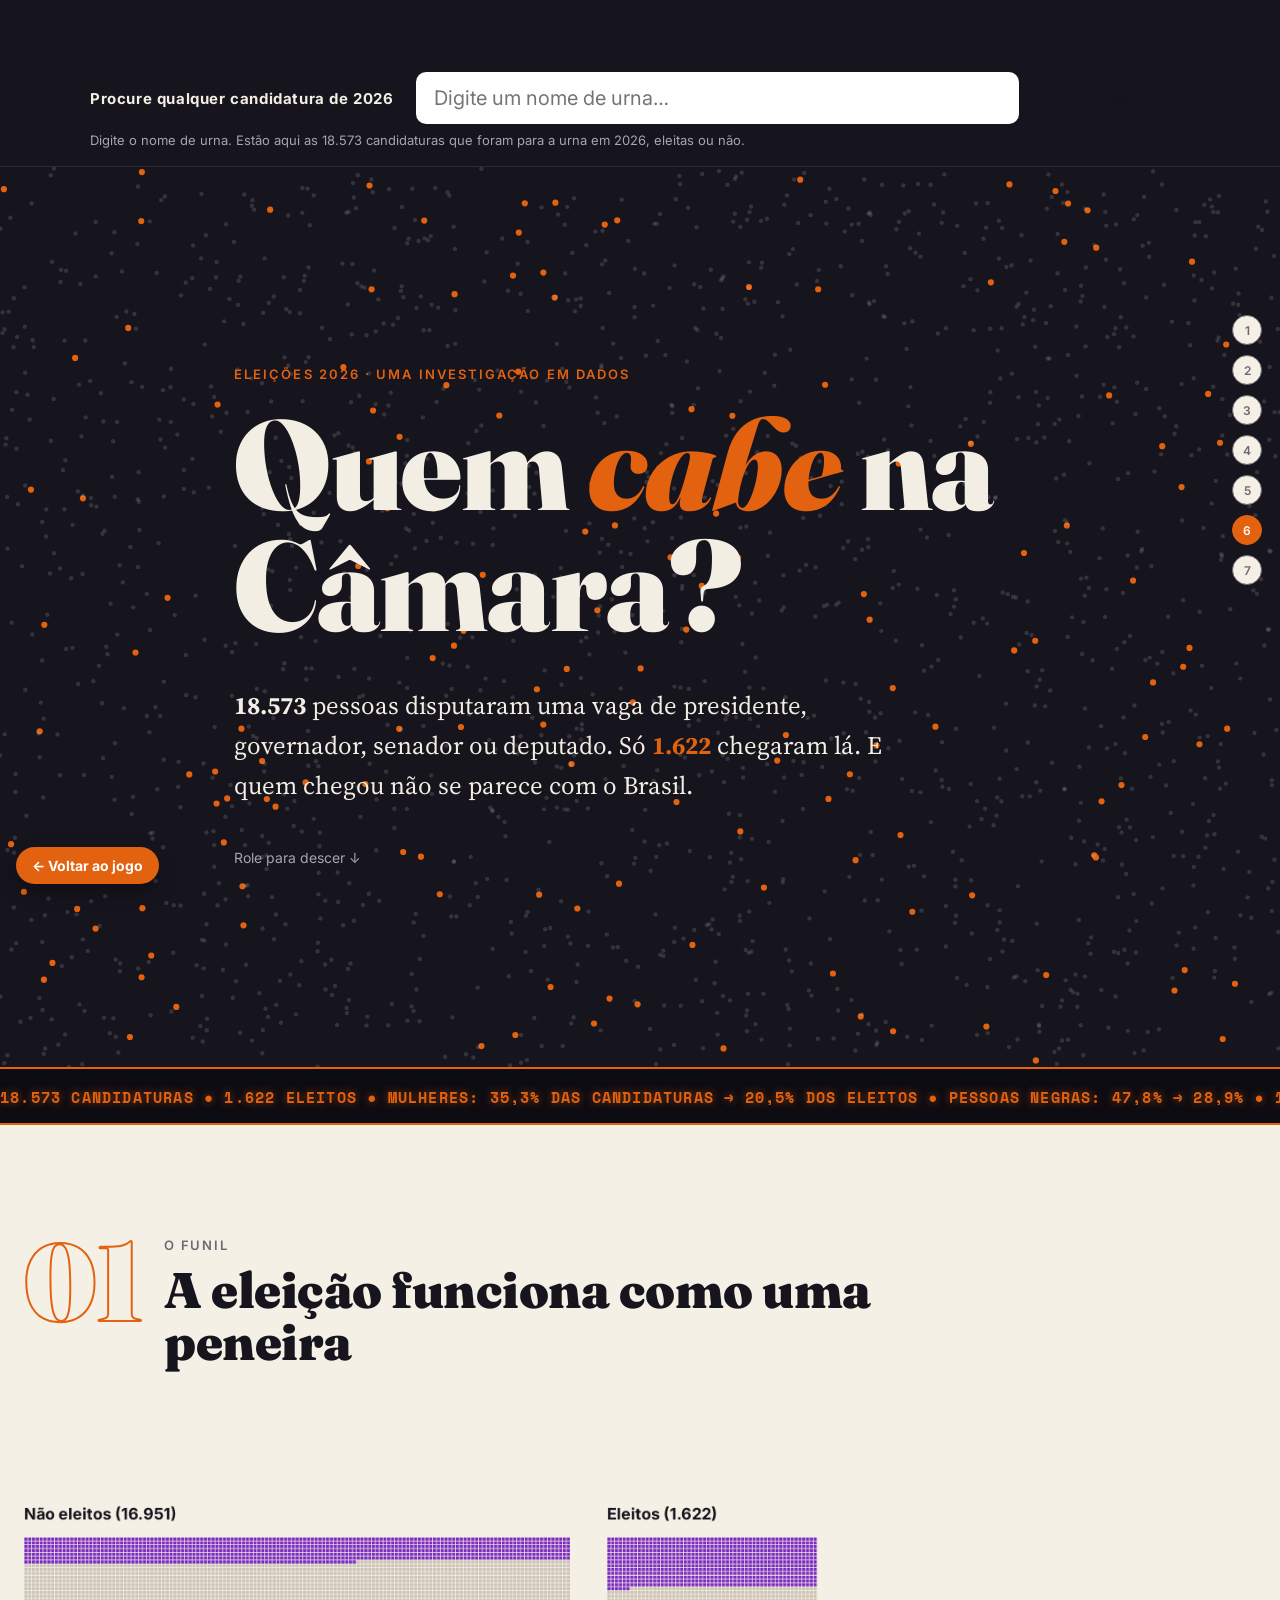
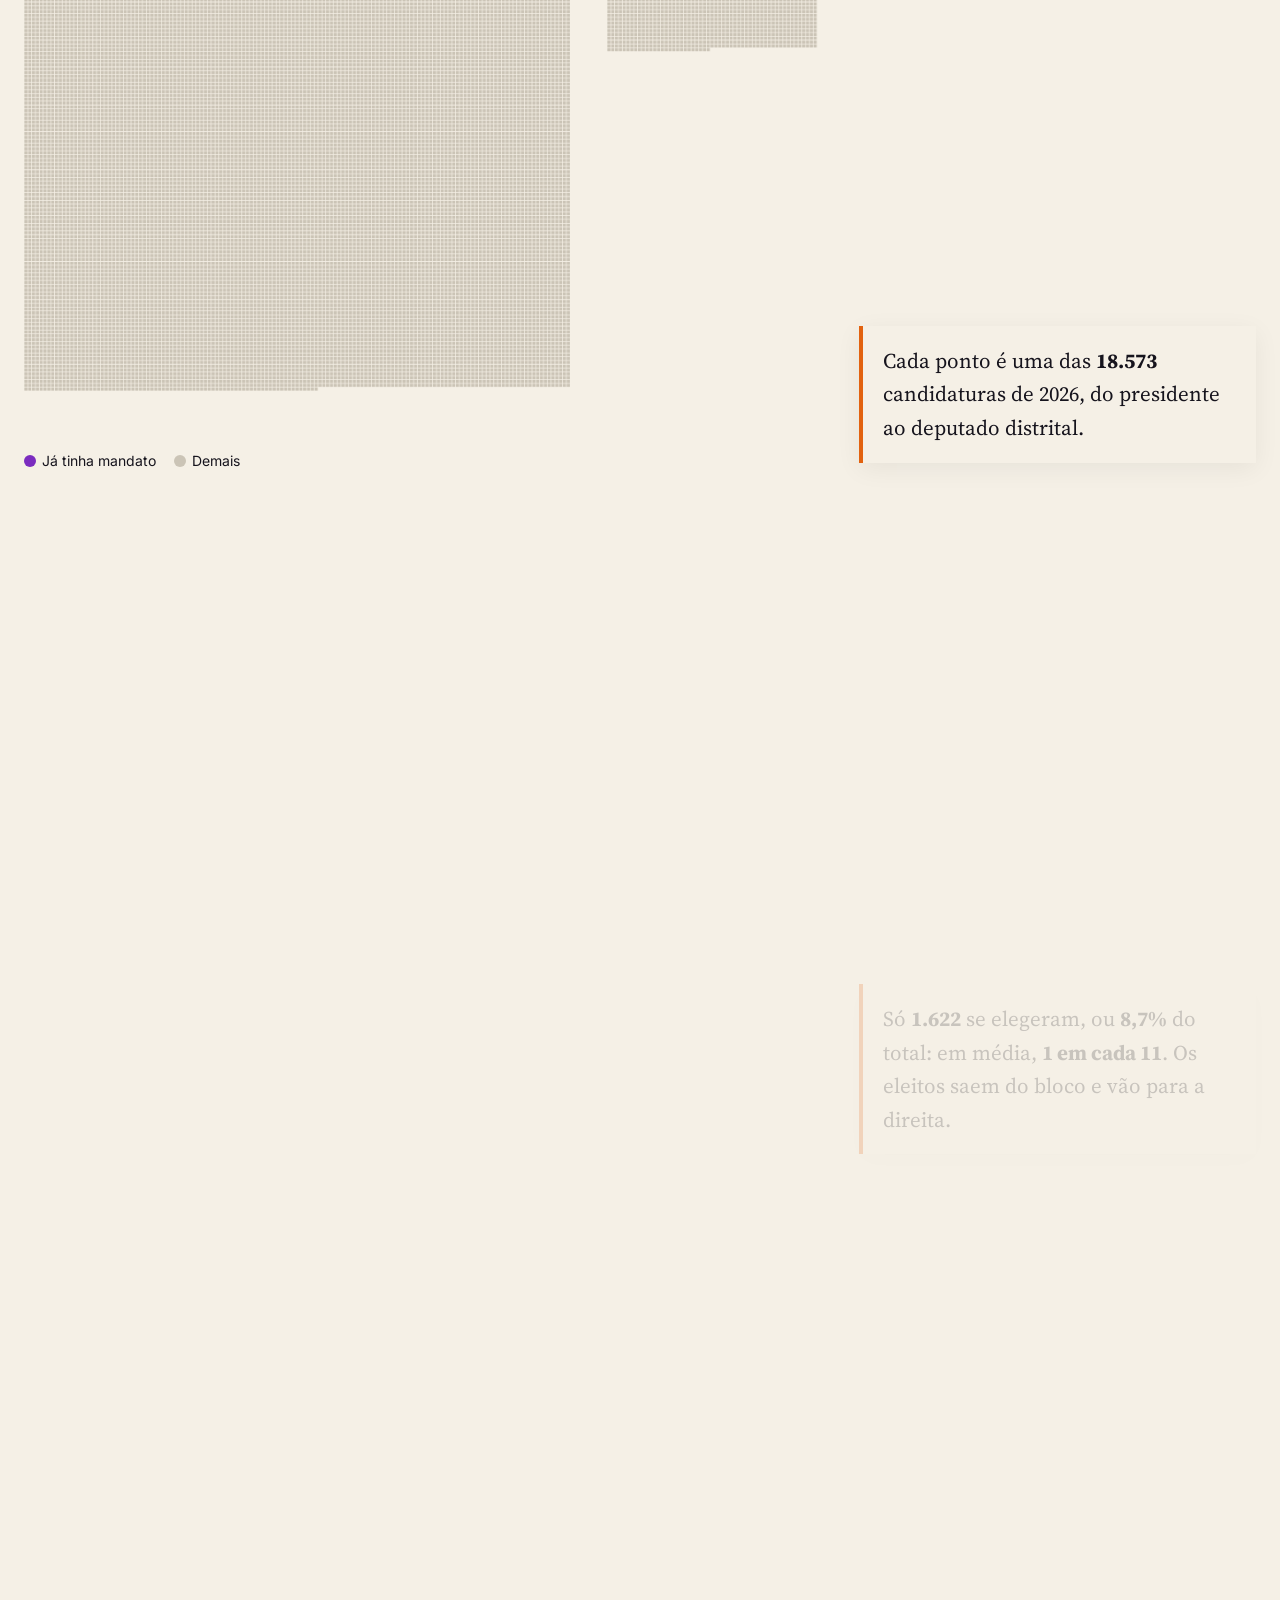
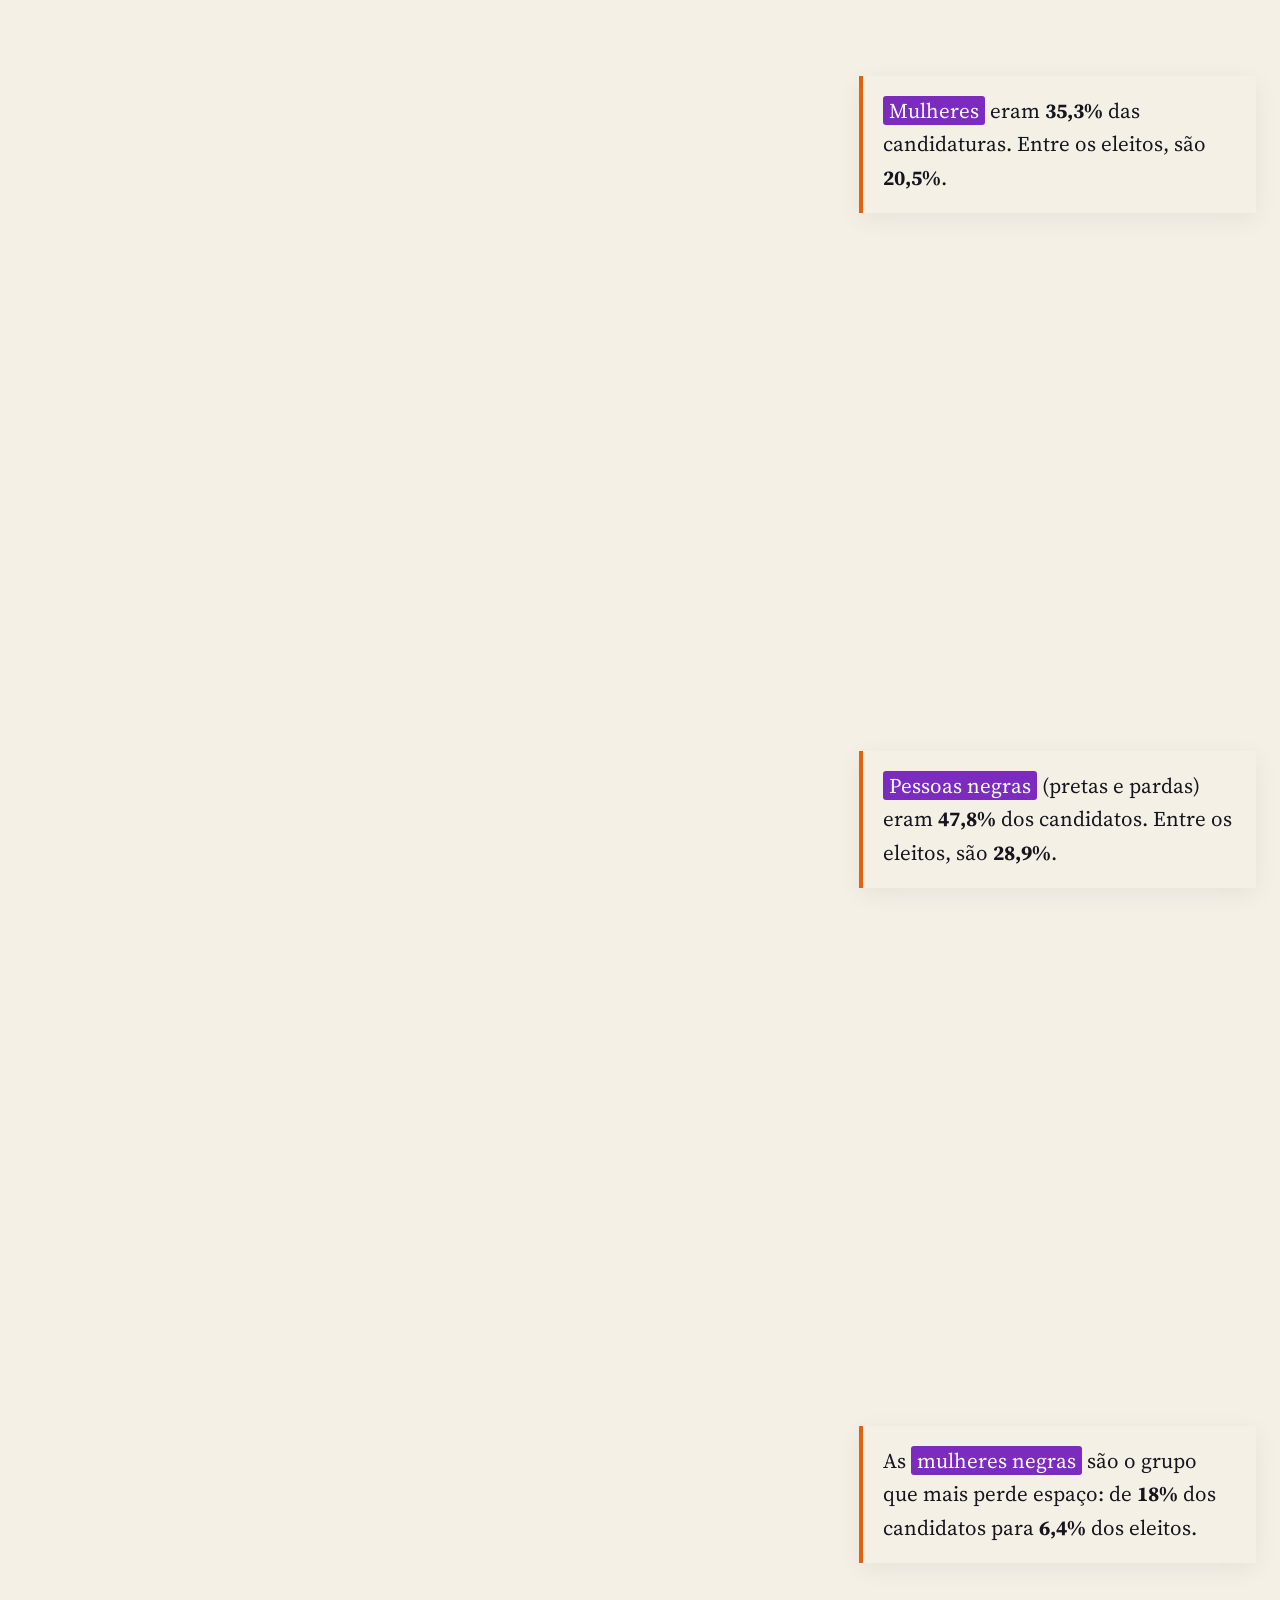
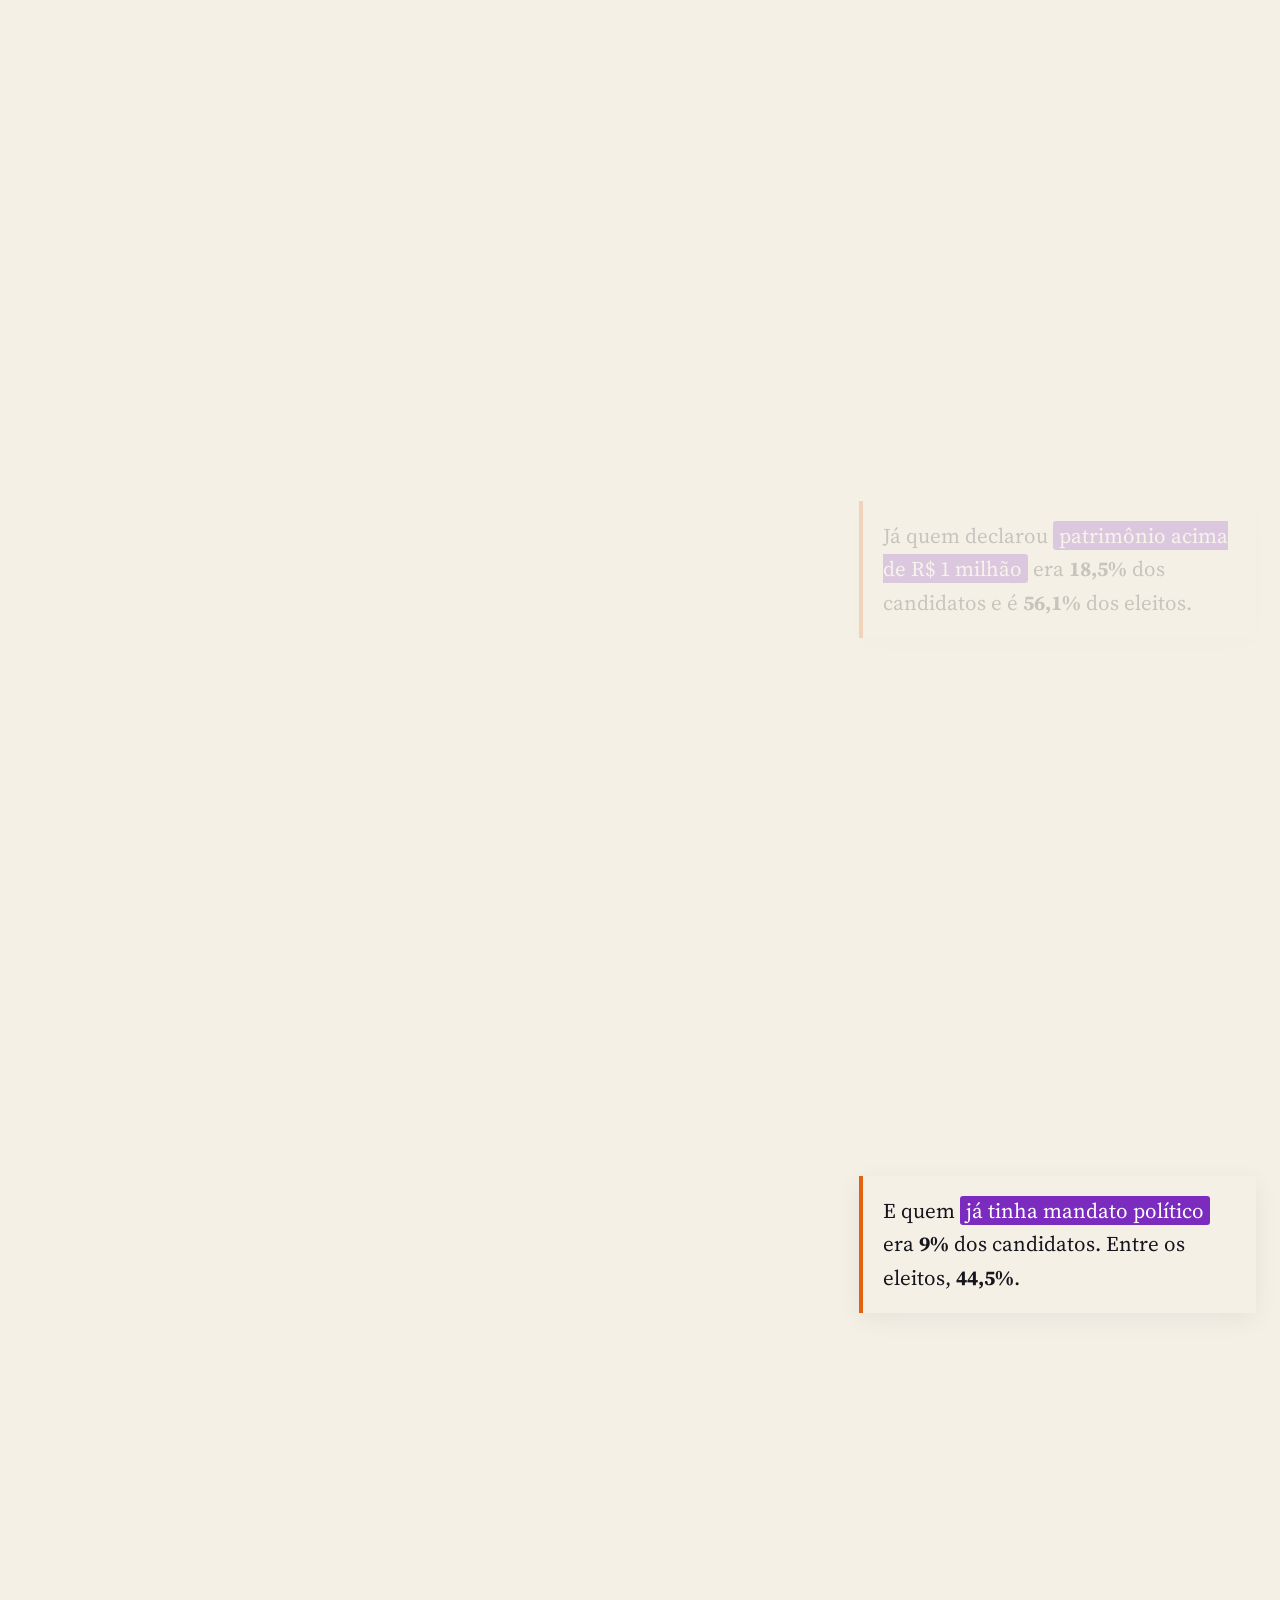
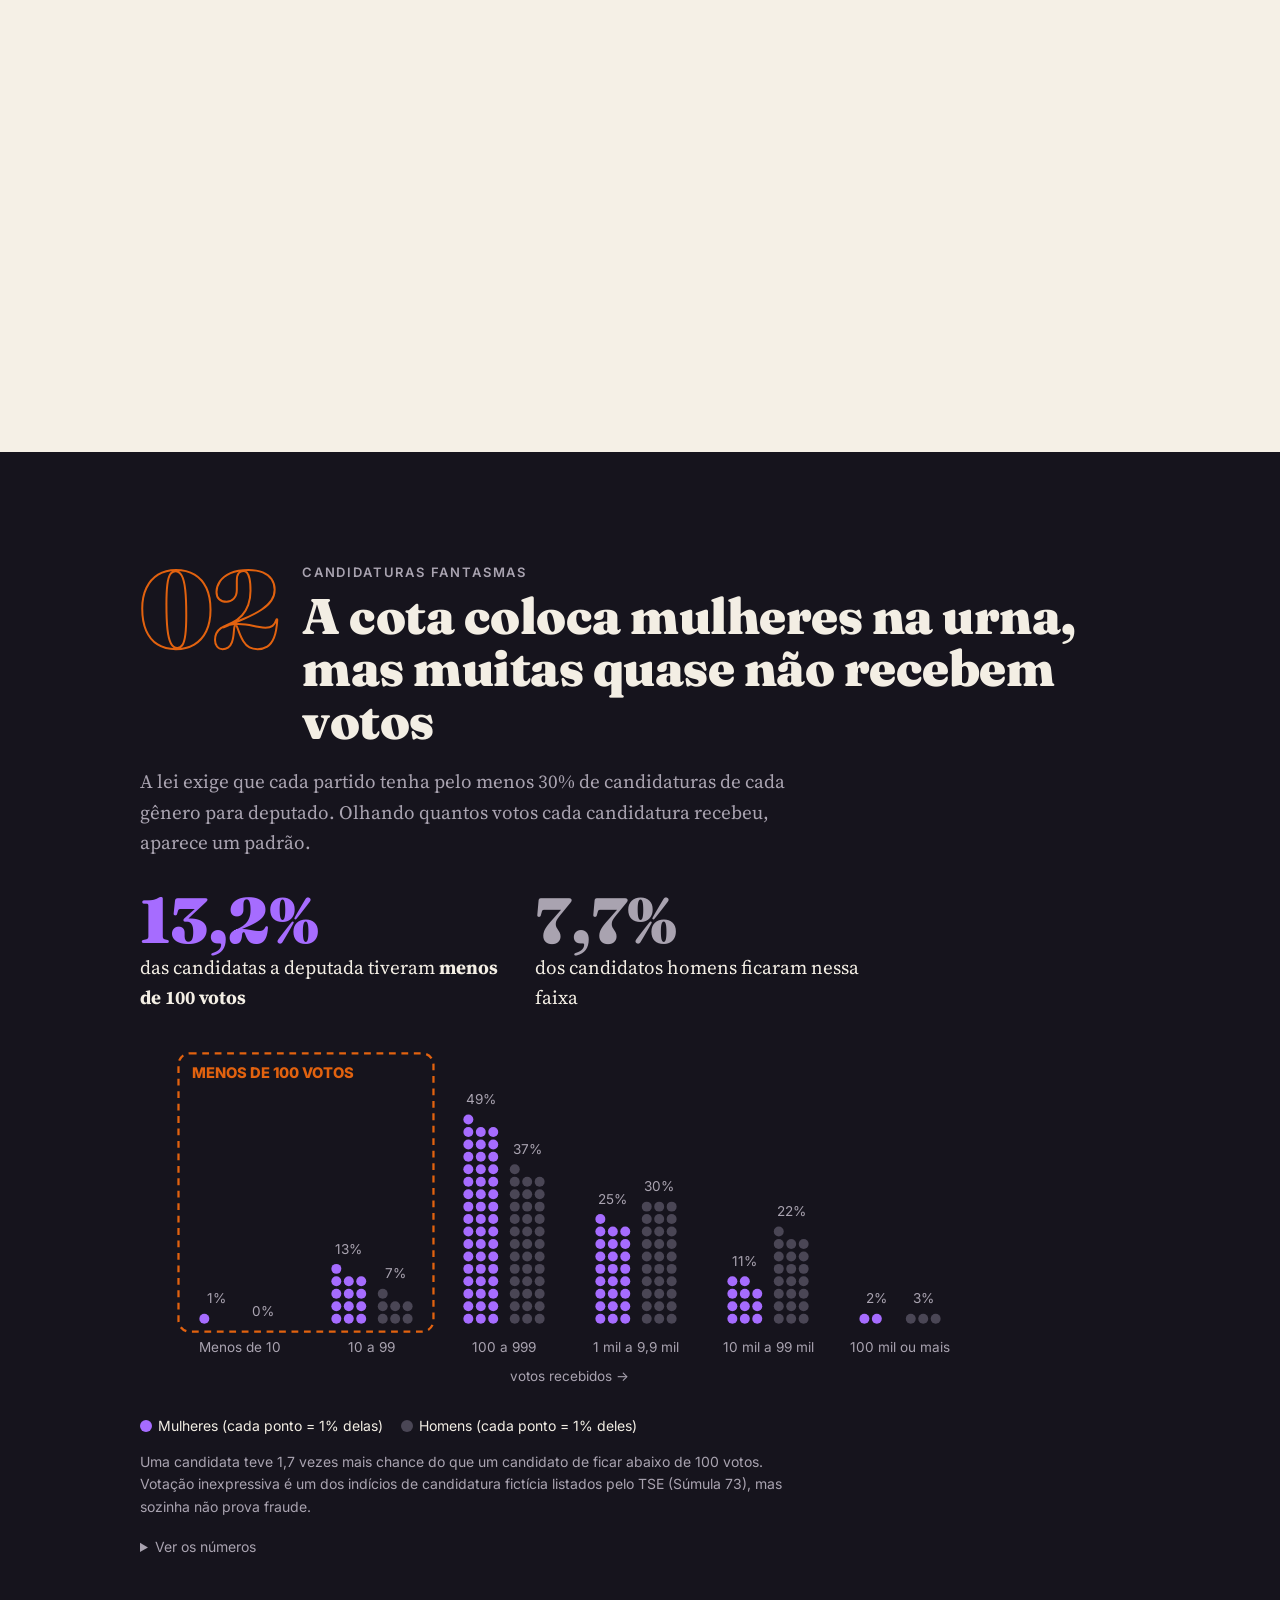
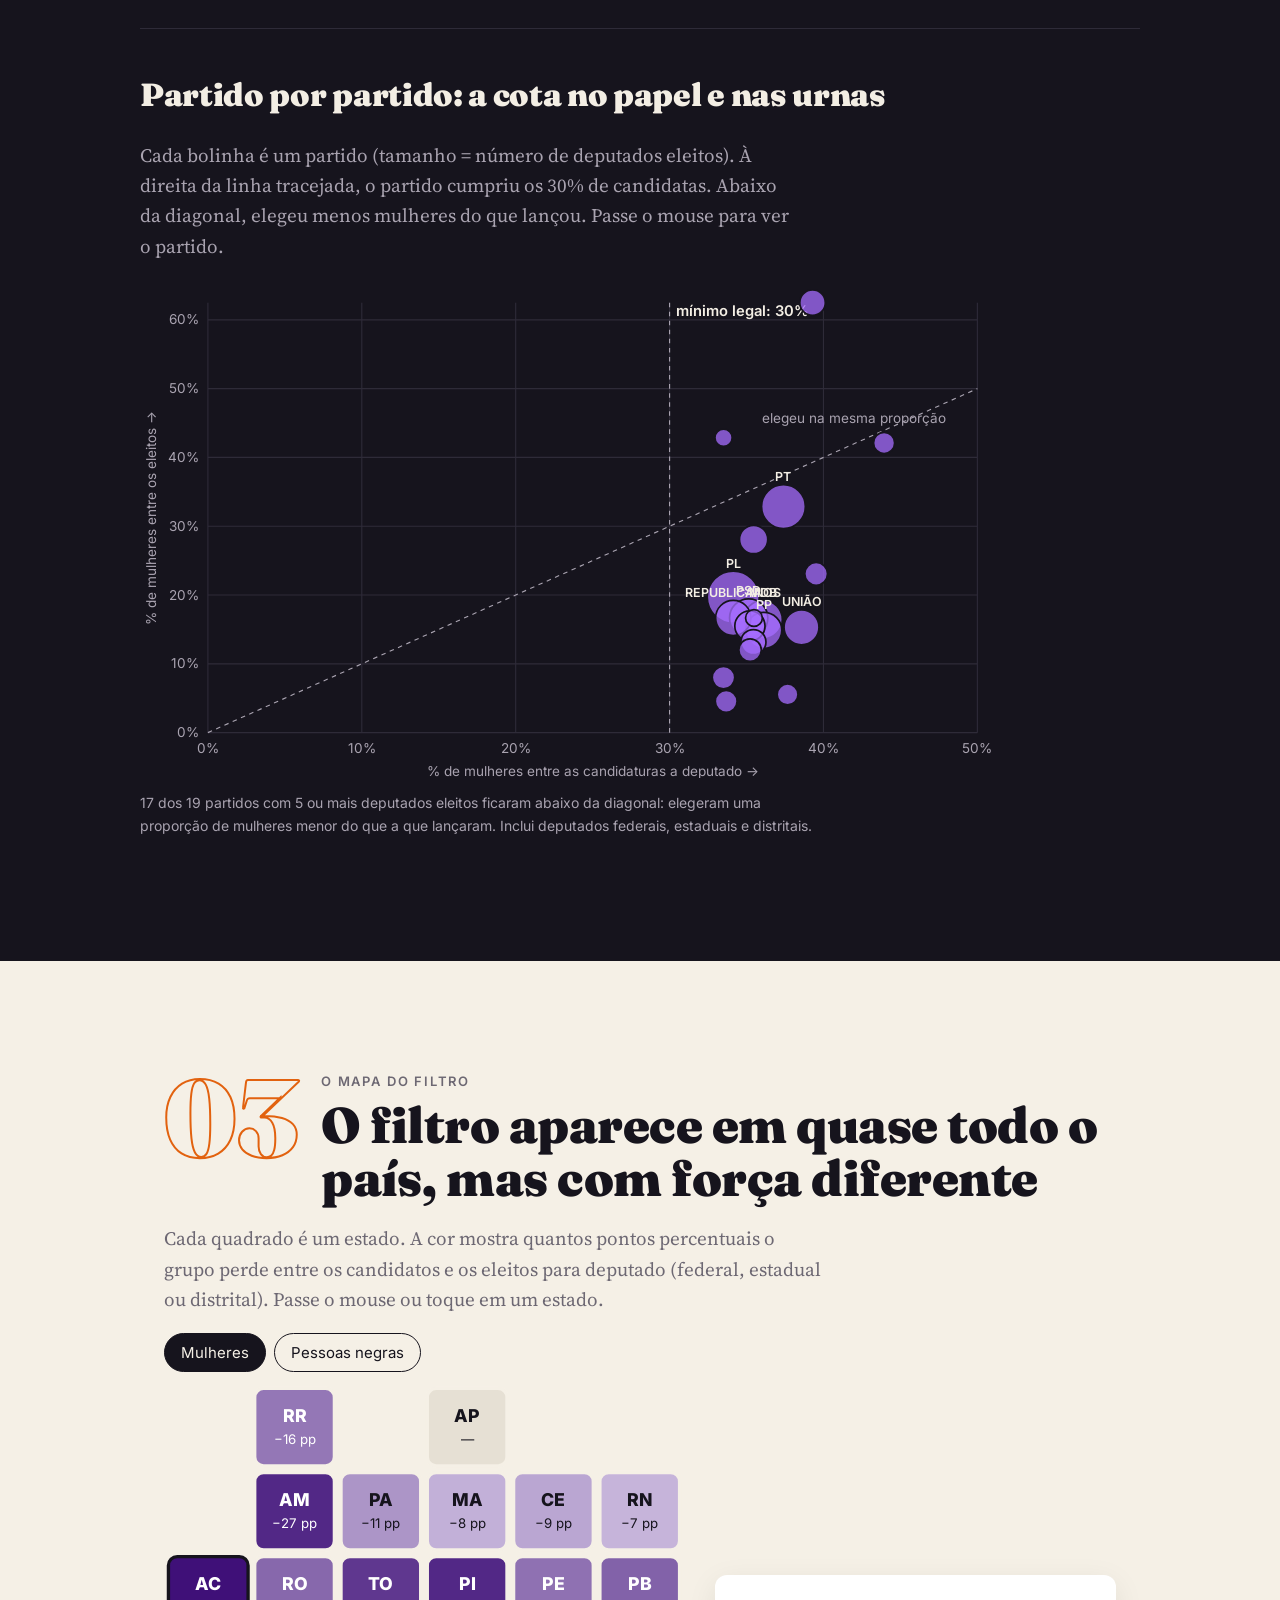
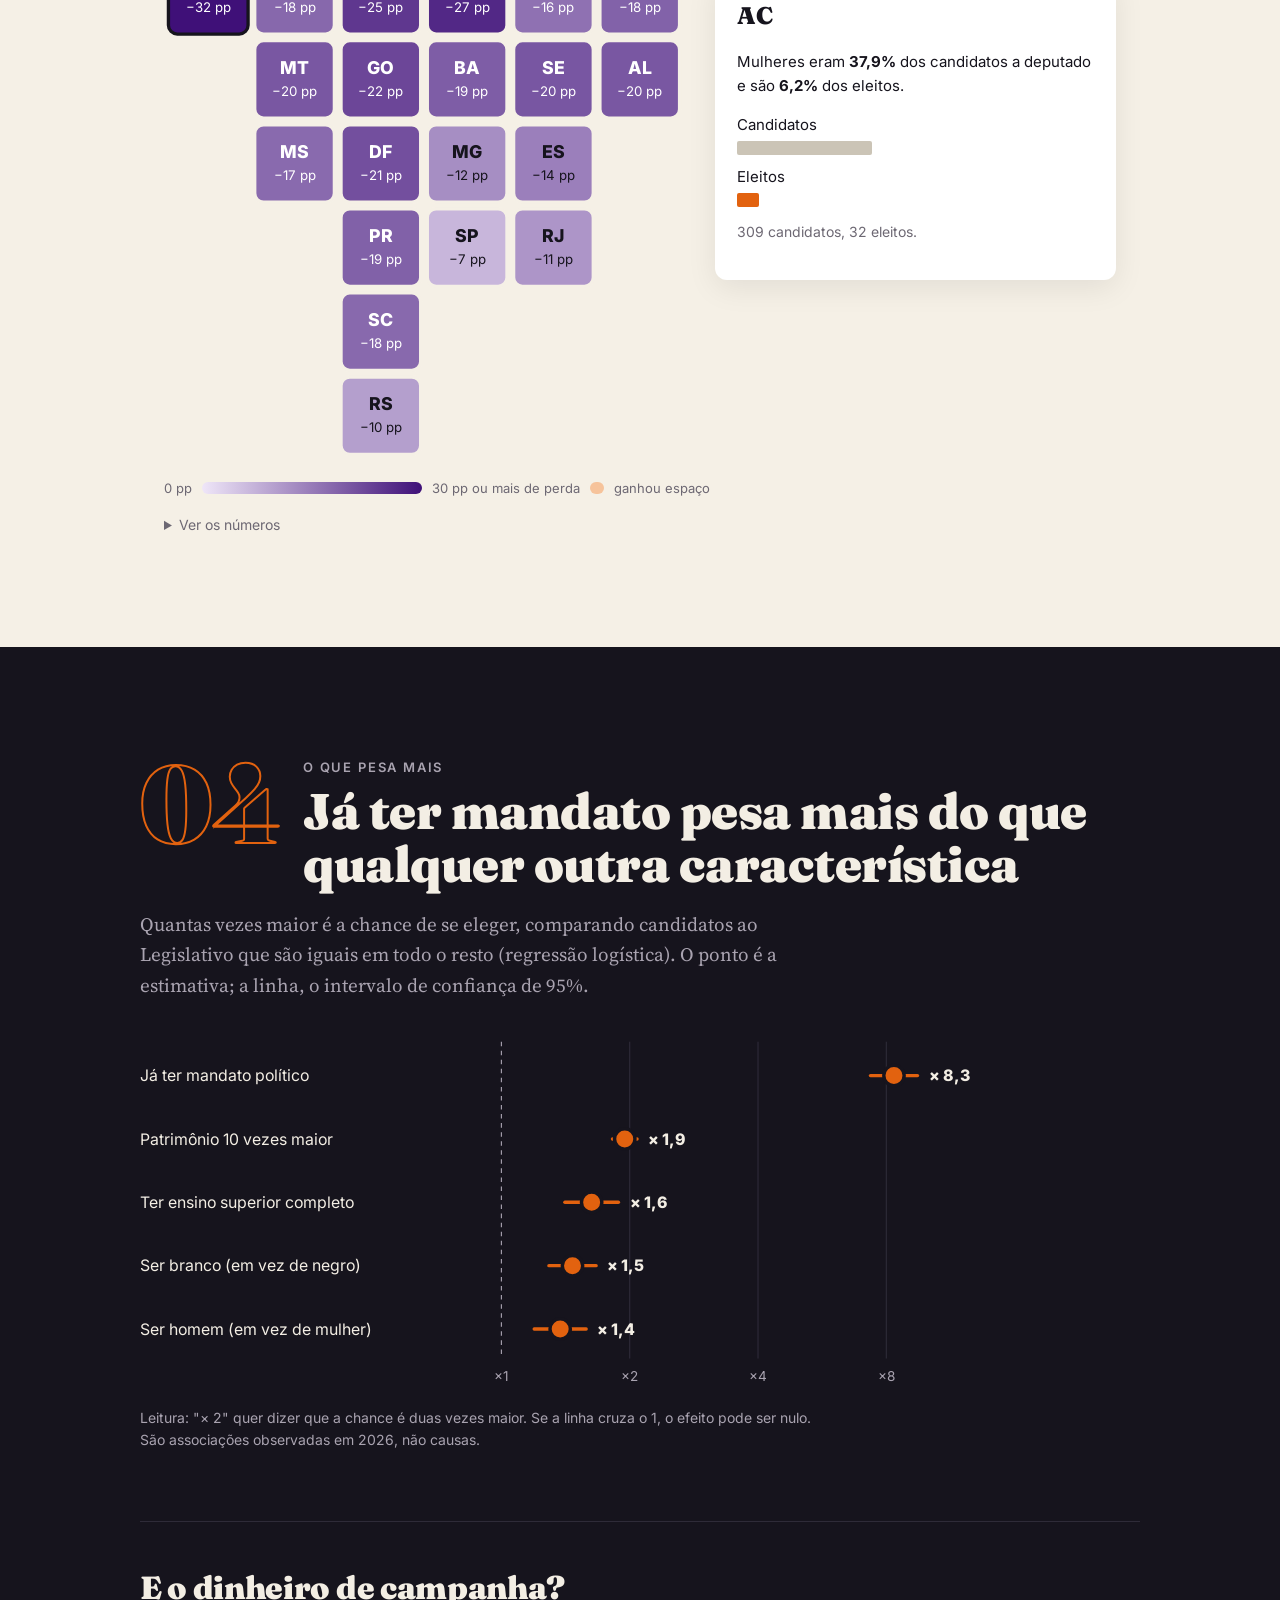
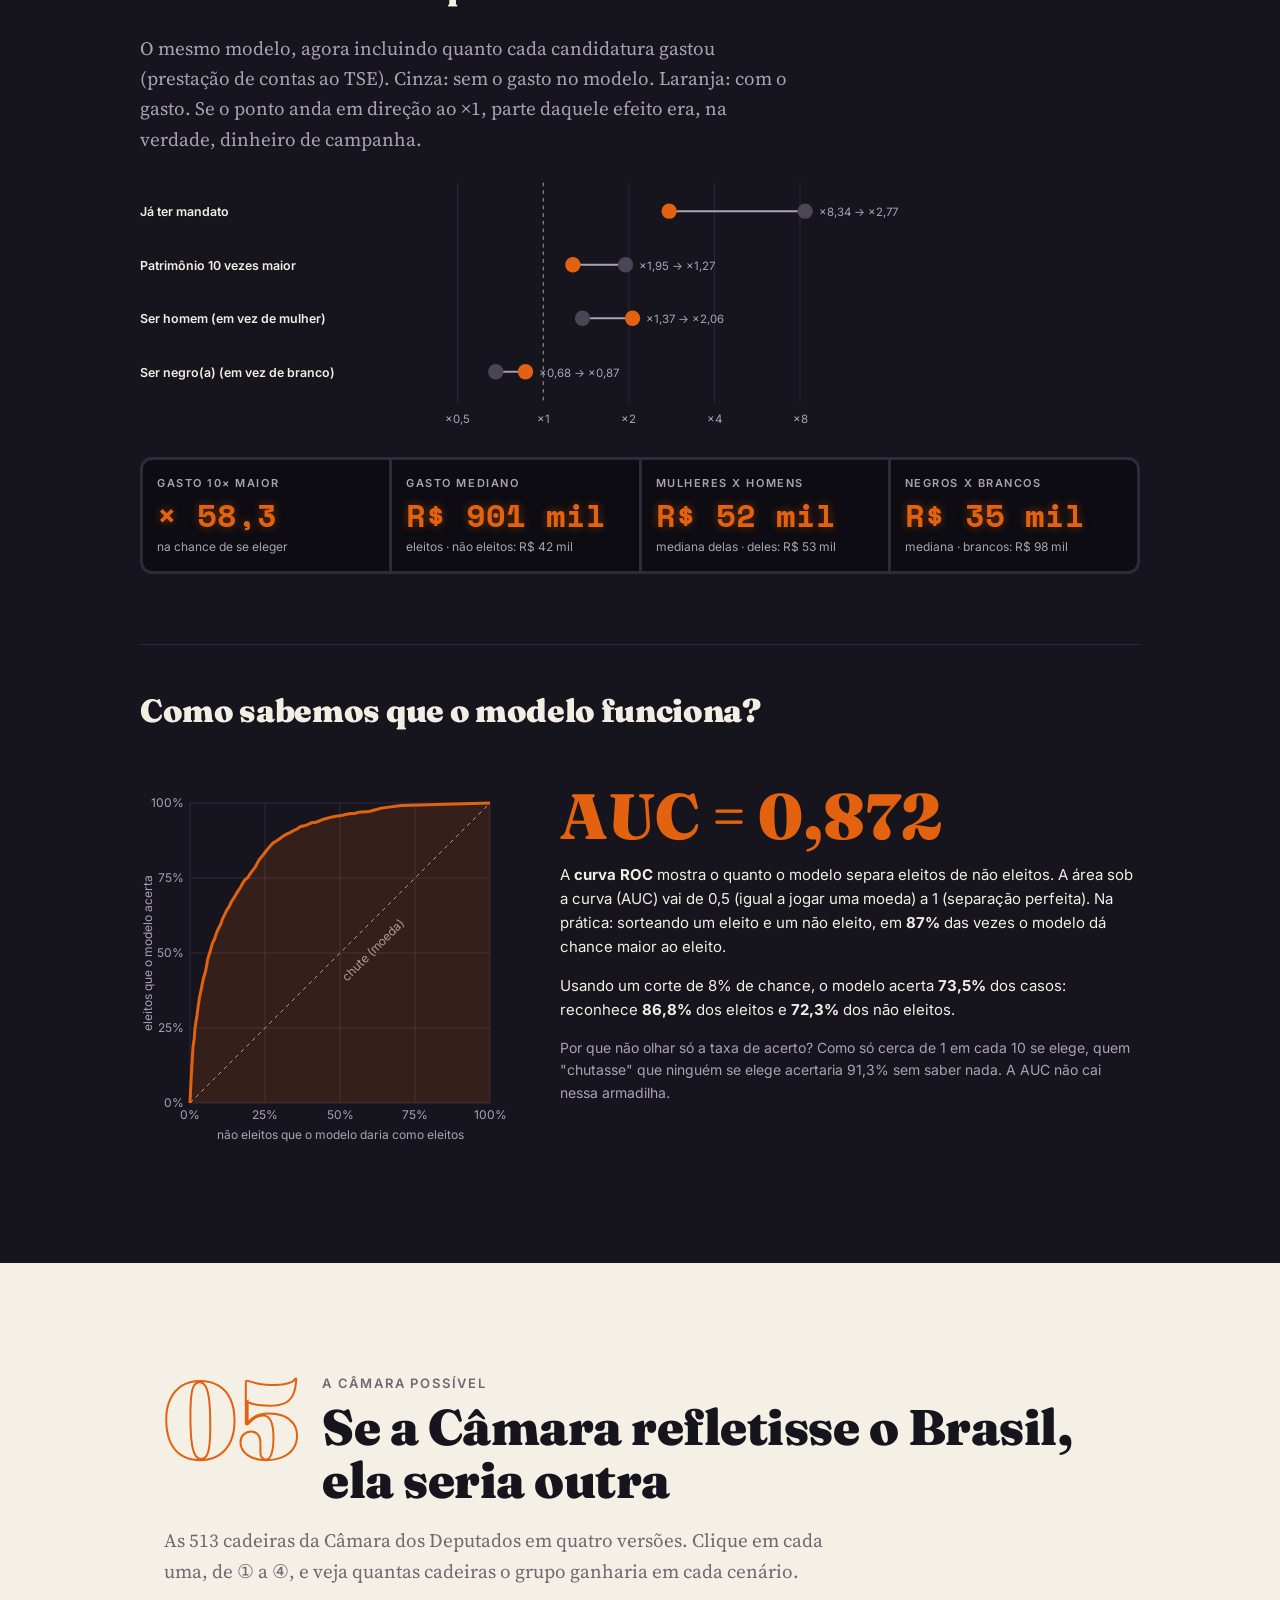
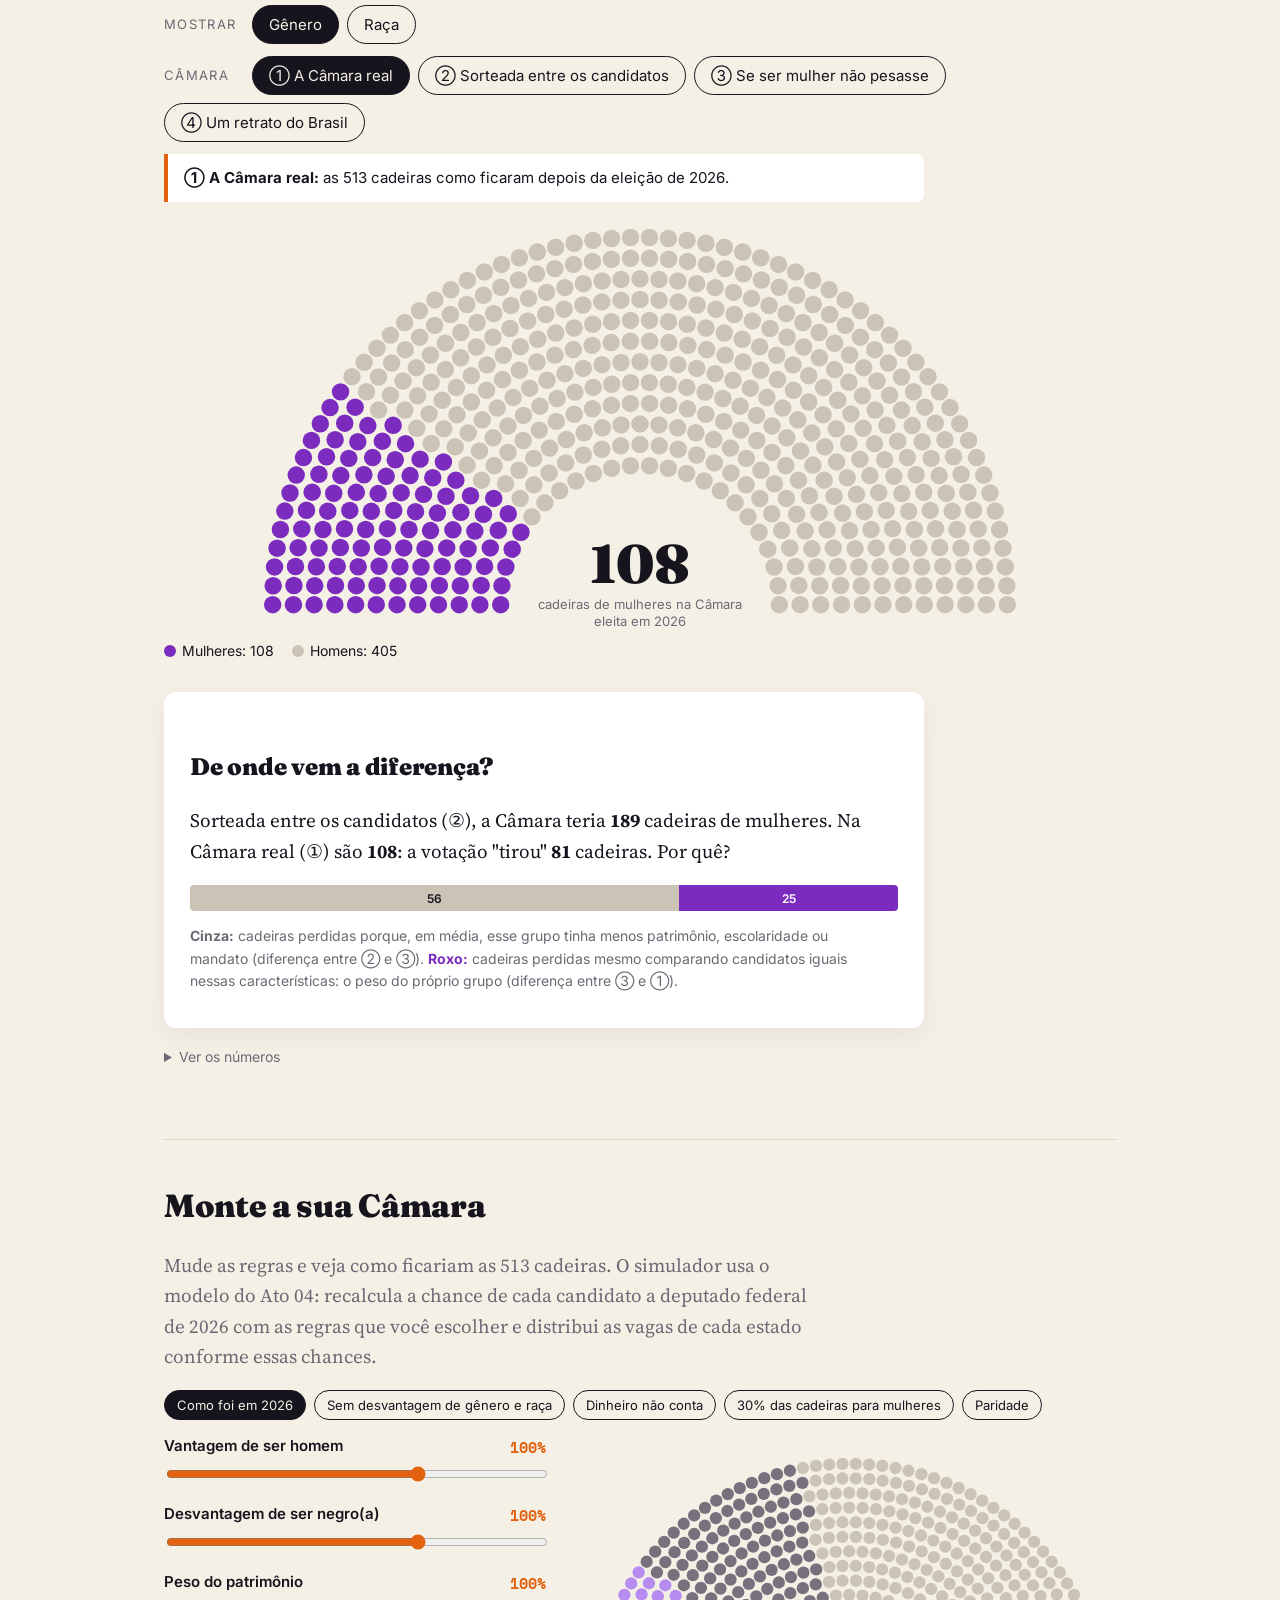
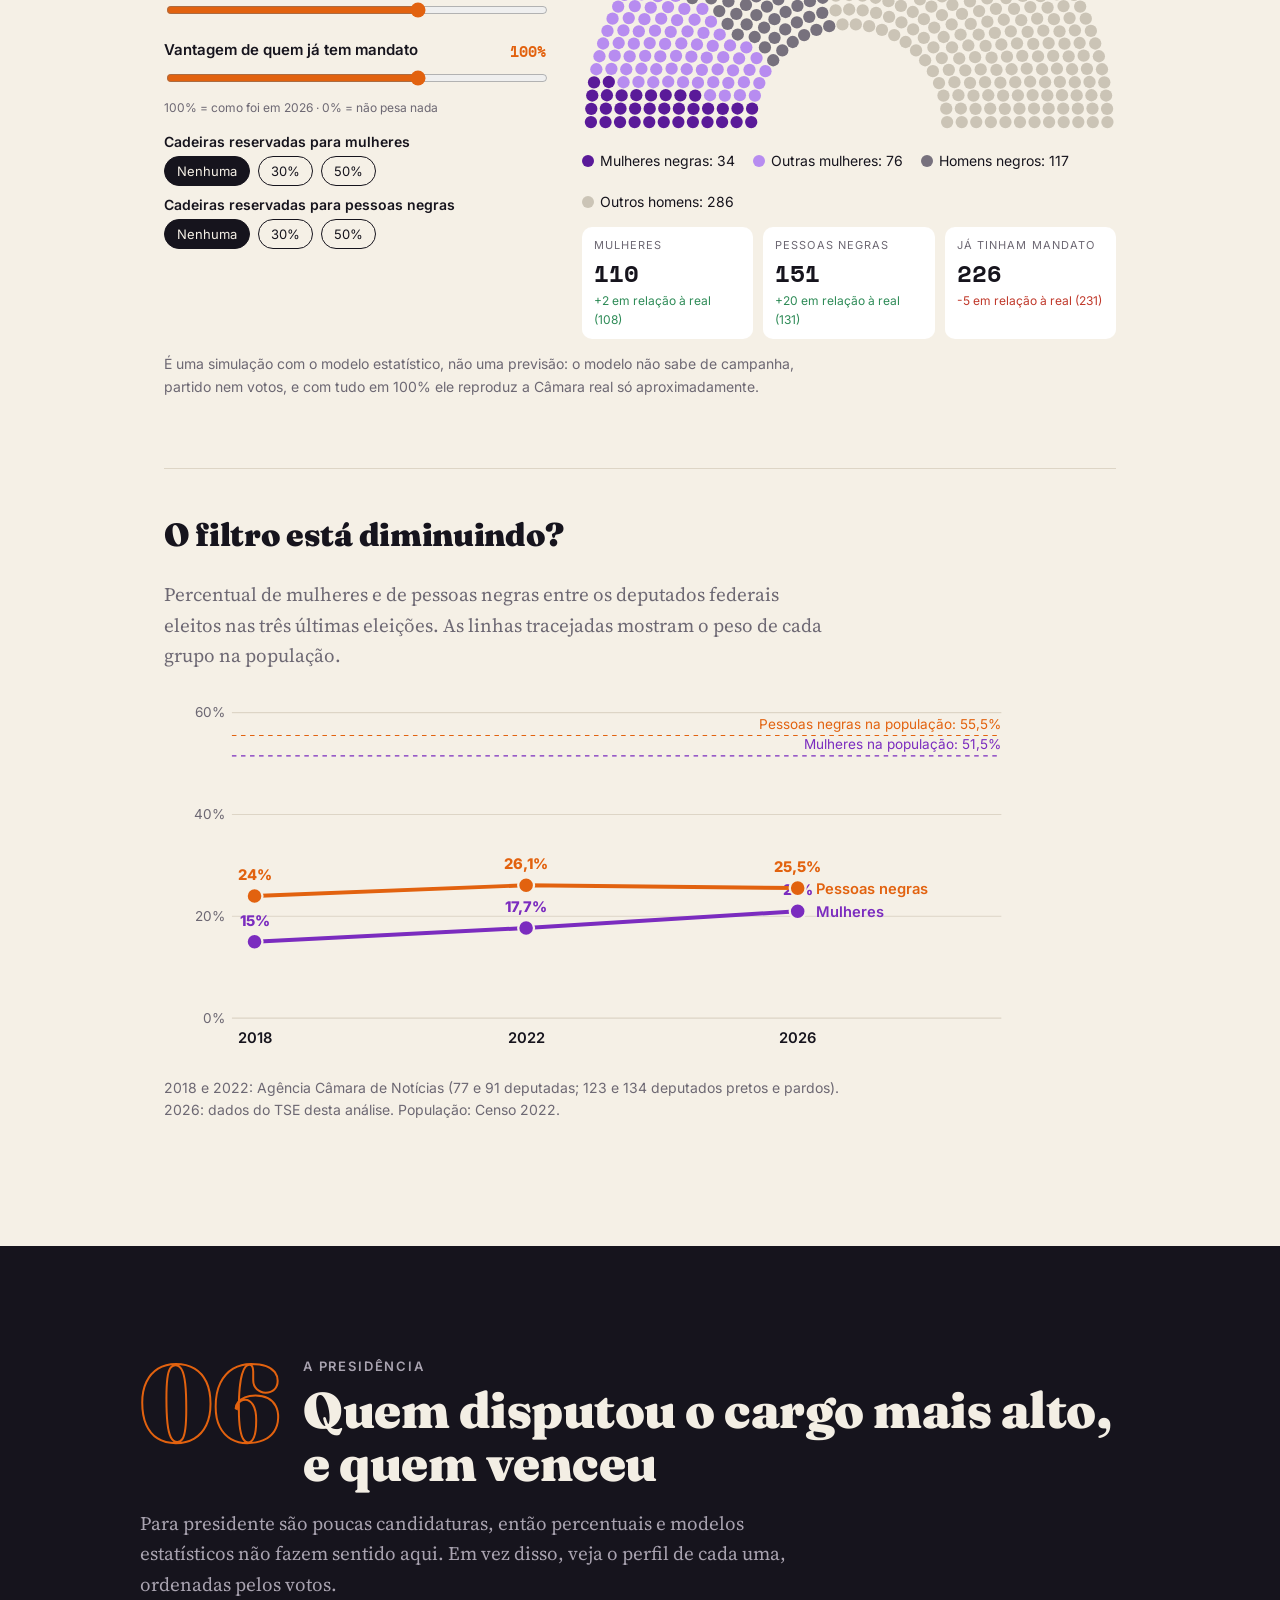
==== commit 7288d914: "Add files via upload" ====
--- a/dossie.html
+++ b/dossie.html
@@ -369,7 +369,7 @@
 
   <div id="dica-apresentacao" class="dica-apresentacao" hidden>Modo apresentação: → próximo · ← anterior</div>
 
-  <script src="dados.js?v=8"></script>
+  <script src="dados.js?v=9"></script>
   <script src="grafico.js?v=10"></script>
 </body>
 </html>
